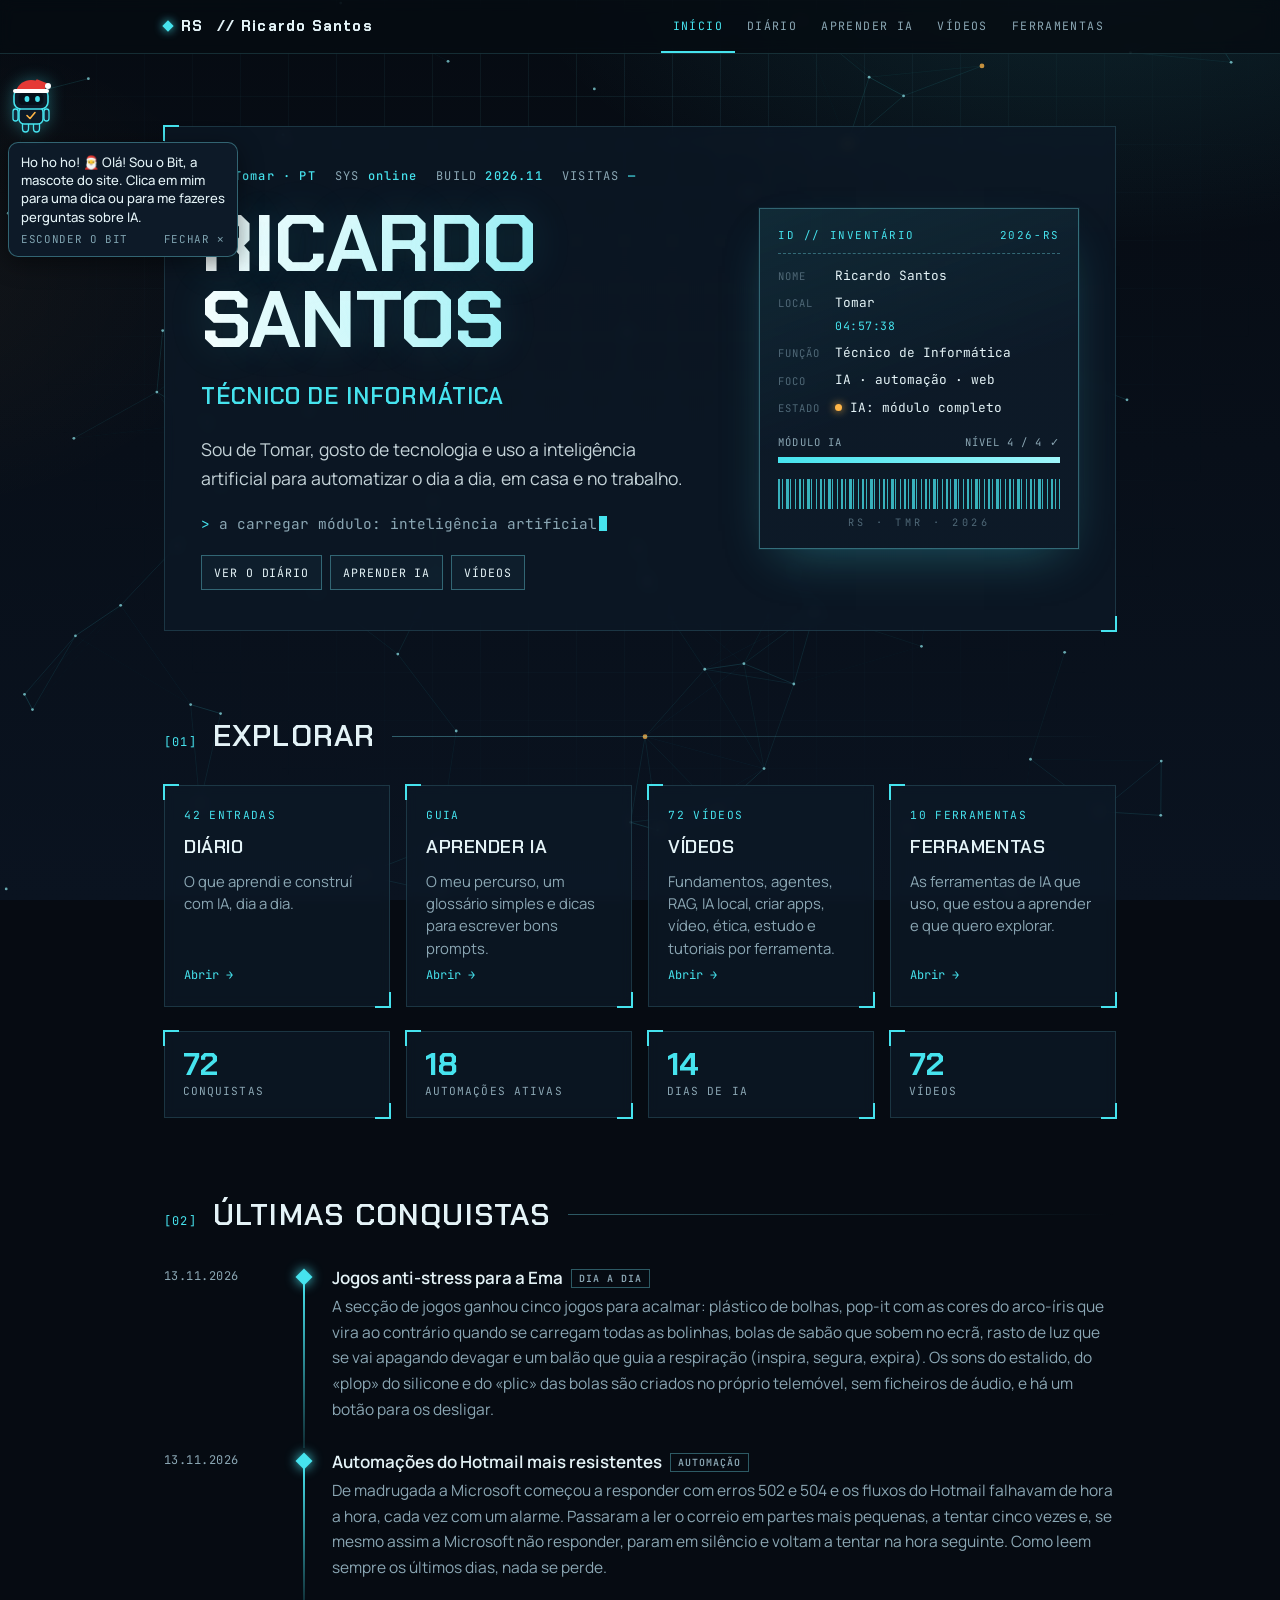
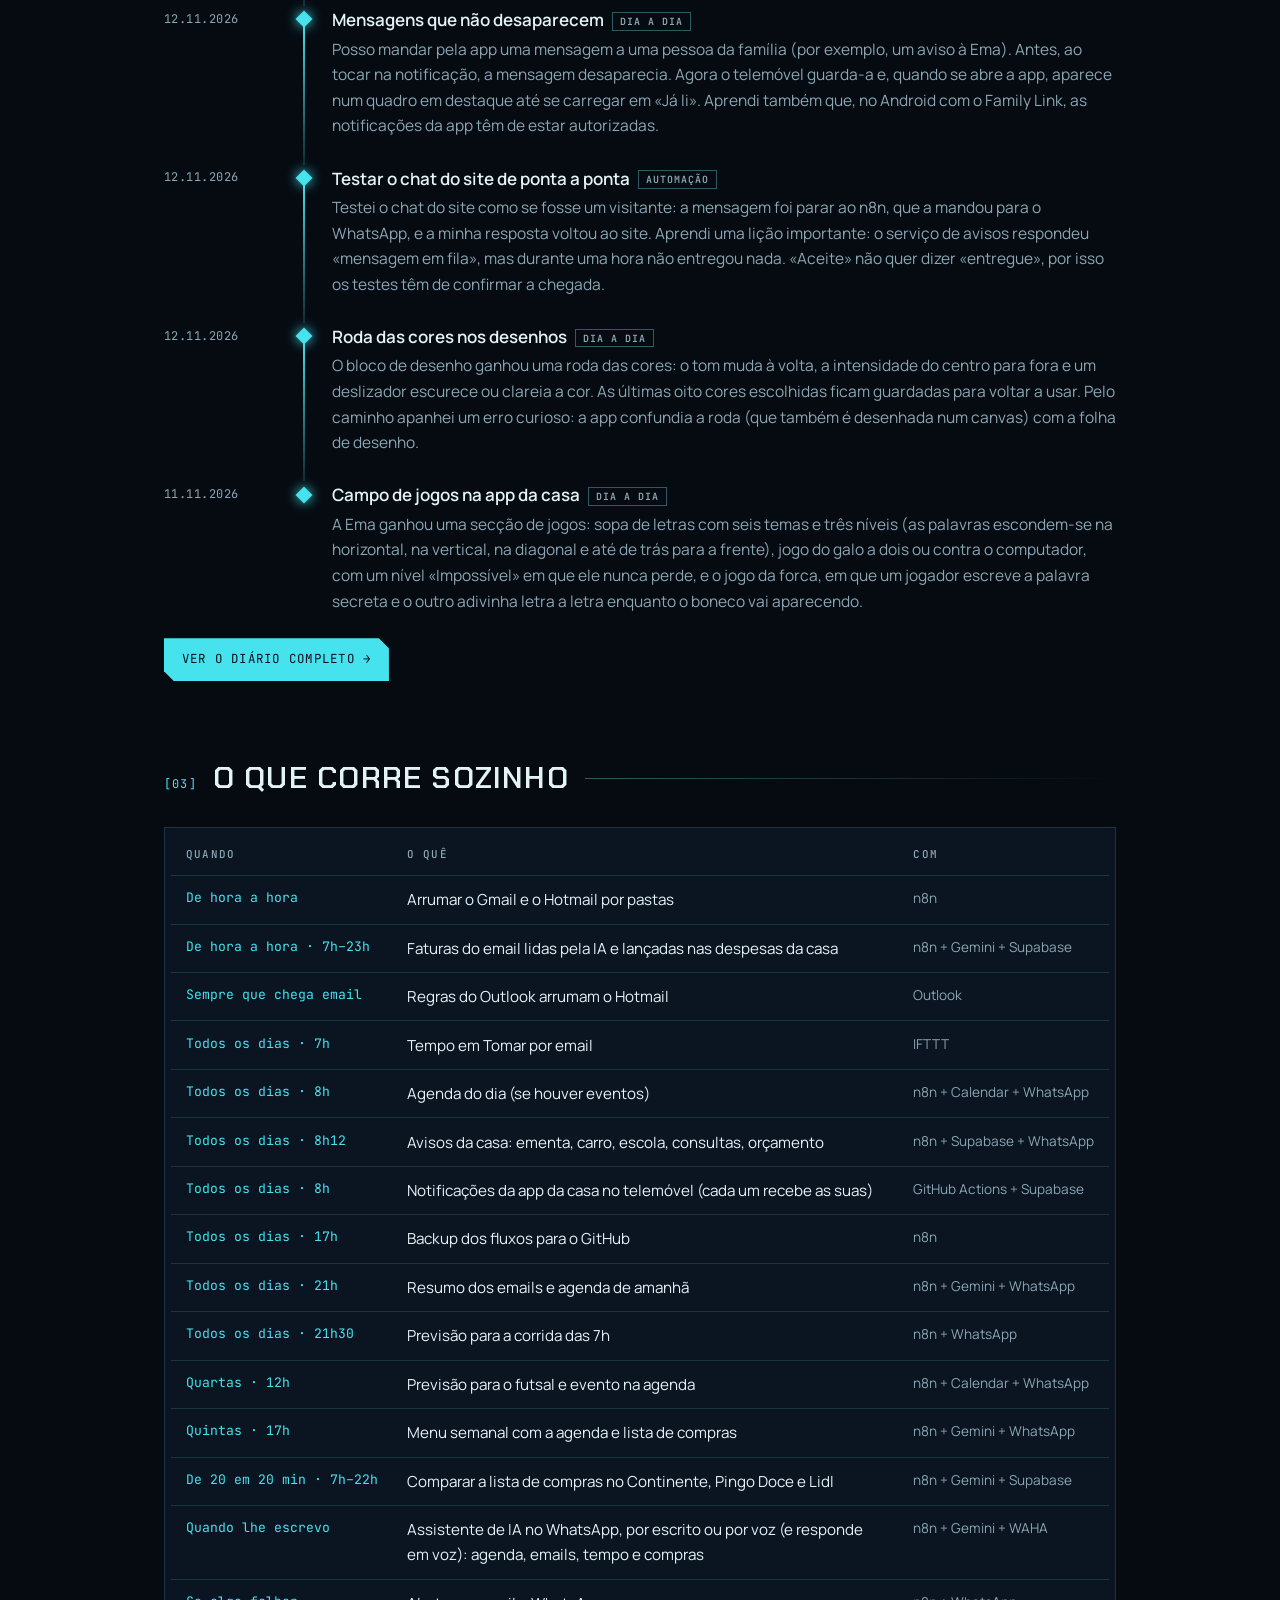
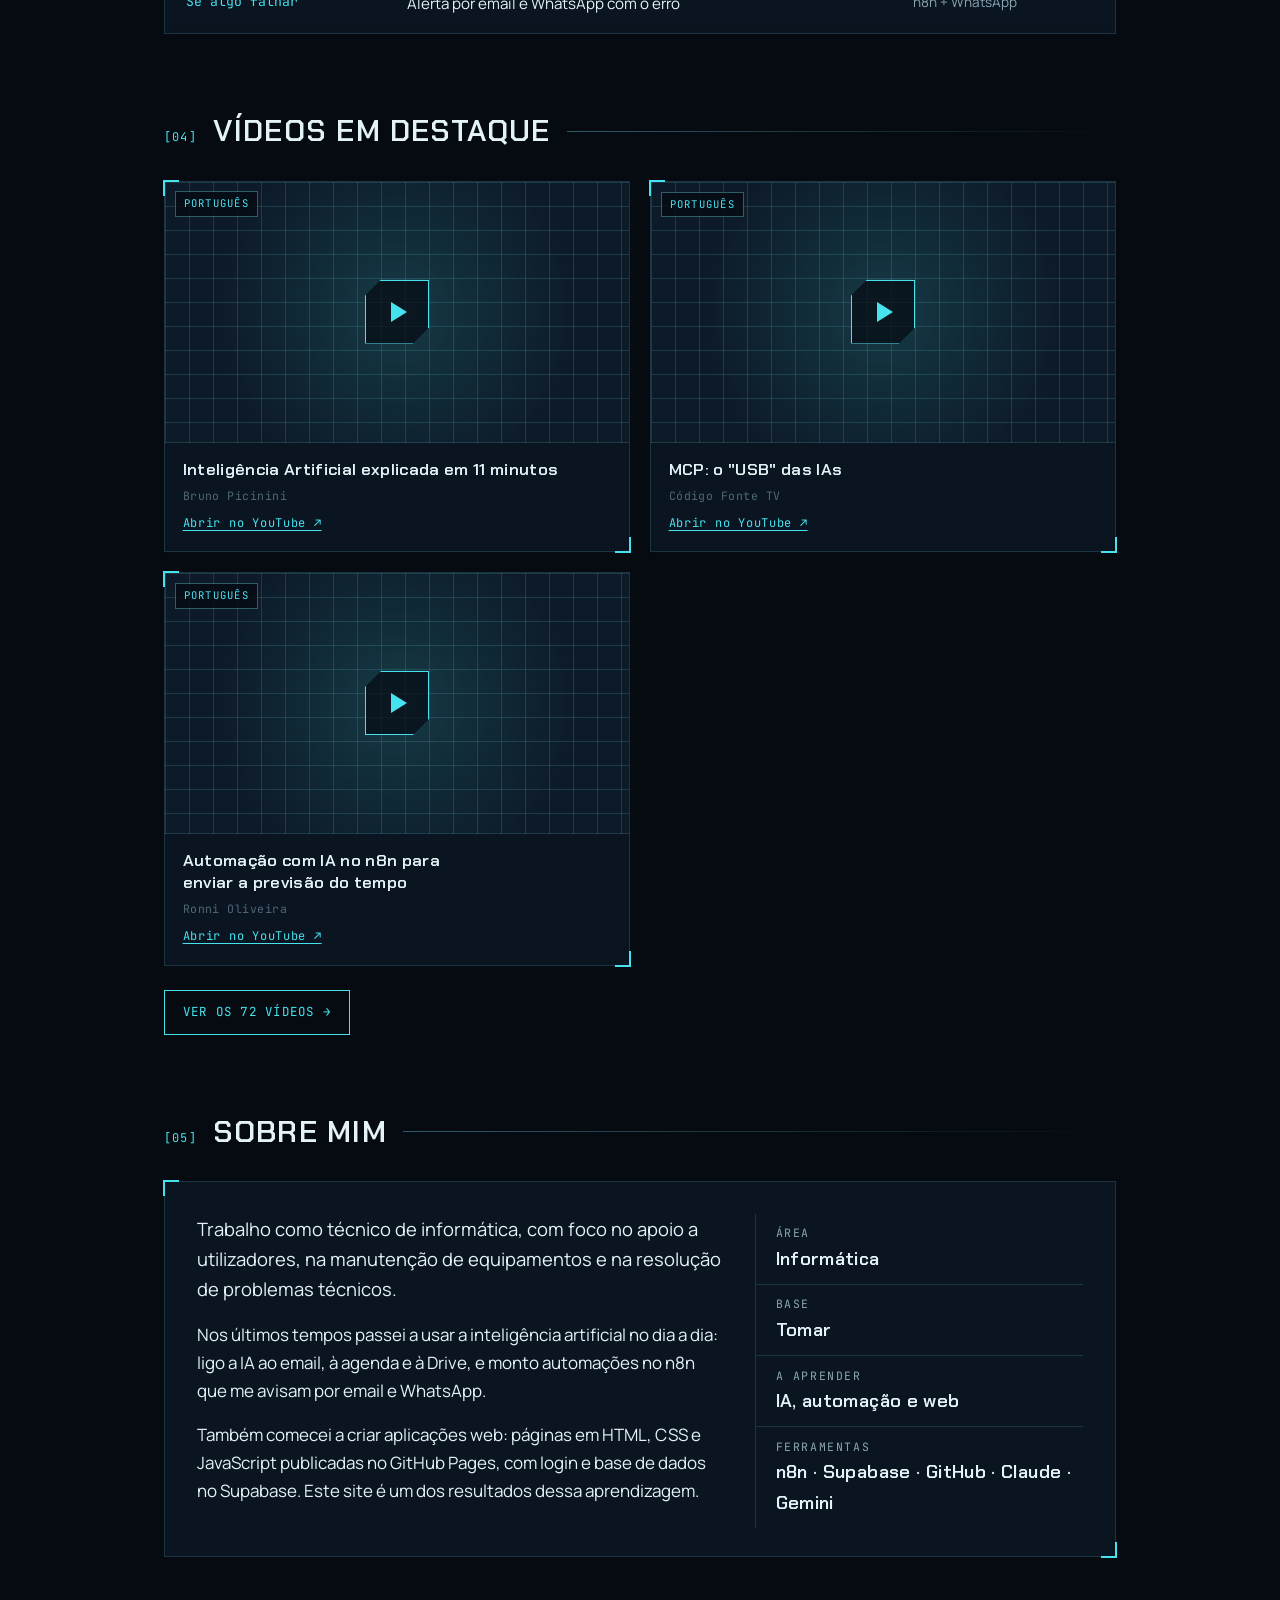
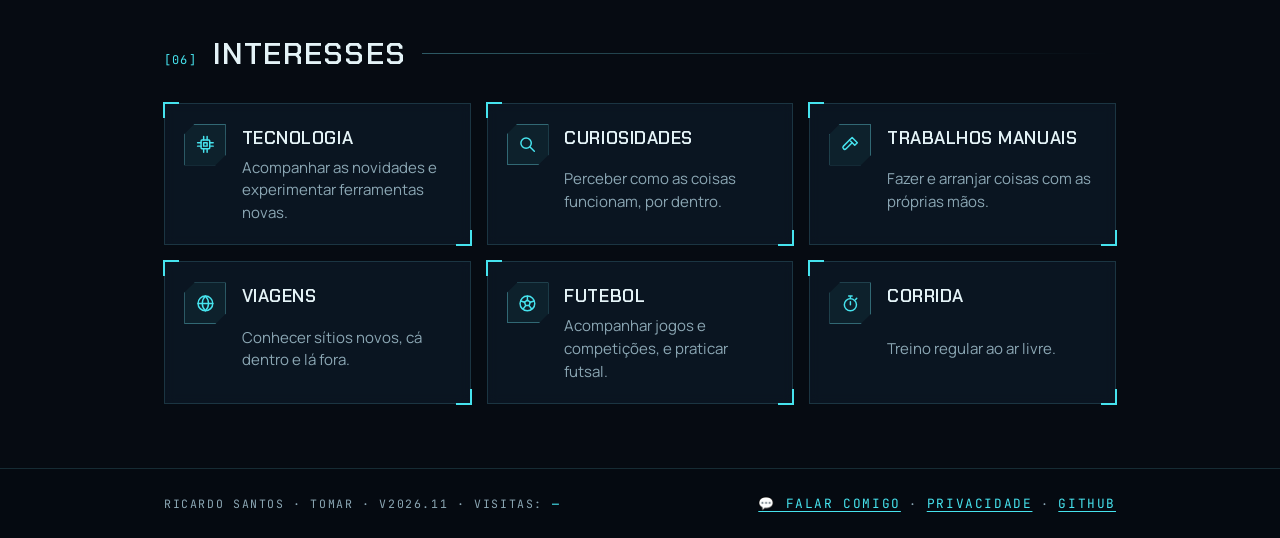
==== index.html @ 1bd417ff "Site: previsão da corrida passa para as 21h30 Co-Authored-By: Claude Opus 5.5 <noreply@anthropic.com" ====
<!doctype html>
<html lang="pt-PT">
<head>
<meta charset="utf-8">
<meta name="viewport" content="width=device-width, initial-scale=1, viewport-fit=cover">
<title>Ricardo Santos</title>
<meta name="claude:viewport-fit-sides" content="cover">
<link rel="apple-touch-icon" href="apple-touch-icon.png">
<link rel="icon" type="image/png" sizes="32x32" href="favicon-32.png">
<link rel="manifest" href="manifest.json">
<meta name="apple-mobile-web-app-title" content="Ricardo IA">
<meta name="theme-color" content="#060b12">
<link rel="preconnect" href="https://fonts.googleapis.com">
<link rel="preconnect" href="https://fonts.gstatic.com" crossorigin>
<link rel="stylesheet" href="https://fonts.googleapis.com/css2?family=Chakra+Petch:wght@500;600;700&family=Manrope:wght@400;500;600&family=JetBrains+Mono:wght@400;500&display=swap">
<style>
/* Layout: a single dark HUD (heads-up display). Grid floor in the background, a framed console hero with an ID panel,
   then modules (Sobre, Interesses, Diário) laid out like system panels. Deliberately dark-only. */
:root {
  color-scheme: dark;
  --bg: #060b12;
  --bg-2: #0a1320;
  --panel: rgba(13, 26, 40, 0.72);
  --panel-solid: #0d1a28;
  --ink: #e4f3f7;
  --muted: #8ba7b4;
  --dim: #4f6877;
  --line: rgba(110, 220, 235, 0.16);
  --line-strong: rgba(110, 220, 235, 0.38);
  --cyan: #46e3ee;
  --cyan-glow: rgba(70, 227, 238, 0.35);
  --amber: #ffb547;
  --display: "Chakra Petch", "Segoe UI", system-ui, sans-serif;
  --body: "Manrope", "Segoe UI", system-ui, sans-serif;
  --mono: "JetBrains Mono", ui-monospace, "Cascadia Mono", Menlo, monospace;
}

* { box-sizing: border-box; }
html { scroll-behavior: smooth; background: var(--bg); }
@media (prefers-reduced-motion: reduce) { html { scroll-behavior: auto; } }
body {
  background:
    radial-gradient(60rem 30rem at 85% -5%, rgba(70, 227, 238, 0.12), transparent 60%),
    radial-gradient(40rem 26rem at -10% 30%, rgba(255, 181, 71, 0.05), transparent 60%),
    linear-gradient(var(--bg), var(--bg-2));
  background-attachment: fixed;
  color: var(--ink);
  font-family: var(--body);
  font-size: 1.0625rem;
  line-height: 1.65;
  min-height: 100vh;
  position: relative;
}
/* grid floor */
#net { position: fixed; inset: 0; width: 100%; height: 100%; z-index: 0; pointer-events: none; opacity: 0.9; }
body::after {
  content: ""; position: fixed; inset: 0; pointer-events: none; z-index: 0;
  background-image:
    linear-gradient(var(--line) 1px, transparent 1px),
    linear-gradient(90deg, var(--line) 1px, transparent 1px);
  background-size: 48px 48px;
  mask-image: radial-gradient(ellipse at 50% 0%, #000 0%, transparent 75%);
  -webkit-mask-image: radial-gradient(ellipse at 50% 0%, #000 0%, transparent 75%);
  opacity: 0.55;
}
body::before {
  content: ""; position: fixed; inset: 0 0 auto;
  height: env(safe-area-inset-top, 0px); z-index: 10; background: var(--bg);
}
.inner {
  position: relative; z-index: 1;
  max-width: 62rem; margin: 0 auto;
  padding-left: max(20px, env(safe-area-inset-left, 0px));
  padding-right: max(20px, env(safe-area-inset-right, 0px));
}
h1, h2, h3 { font-family: var(--display); margin: 0; text-wrap: balance; }
p { margin: 0; }
a { color: var(--cyan); text-underline-offset: 3px; }
a:focus-visible { outline: 2px solid var(--cyan); outline-offset: 3px; }
.mono { font-family: var(--mono); }
.label {
  font-family: var(--mono); font-size: 0.72rem; letter-spacing: 0.14em;
  text-transform: uppercase; color: var(--muted);
}

/* framed panel with corner brackets */
.frame { position: relative; border: 1px solid var(--line); background: var(--panel); backdrop-filter: blur(6px); -webkit-backdrop-filter: blur(6px); }
.frame::before, .frame::after {
  content: ""; position: absolute; width: 14px; height: 14px; border: 2px solid var(--cyan); pointer-events: none;
}
.frame::before { top: -2px; left: -2px; border-right: 0; border-bottom: 0; }
.frame::after { bottom: -2px; right: -2px; border-left: 0; border-top: 0; }

/* ---------- Top bar ---------- */
.topbar { position: sticky; top: env(safe-area-inset-top, 0px); z-index: 5; background: rgba(6, 11, 18, 0.82); backdrop-filter: blur(8px); -webkit-backdrop-filter: blur(8px); border-bottom: 1px solid var(--line); }
.topbar .inner { display: flex; align-items: center; justify-content: space-between; gap: 1rem; }
.brand { font-family: var(--display); font-weight: 700; letter-spacing: 0.08em; font-size: 0.95rem; display: flex; align-items: center; gap: 0.55rem; white-space: nowrap; }
.brand i { width: 8px; height: 8px; background: var(--cyan); box-shadow: 0 0 10px var(--cyan); display: inline-block; transform: rotate(45deg); }
.nav { display: flex; overflow-x: auto; scrollbar-width: none; }
.nav a {
  font-family: var(--mono); font-size: 0.72rem; letter-spacing: 0.12em; text-transform: uppercase;
  color: var(--muted); text-decoration: none; white-space: nowrap; padding: 1rem 0.75rem;
  border-bottom: 2px solid transparent;
}
.nav a:hover { color: var(--cyan); border-bottom-color: var(--cyan); }

/* ---------- Hero ---------- */
.hero .inner { padding-block: 4.5rem 4rem; }
.console { padding: 2.5rem 2.25rem; display: grid; grid-template-columns: minmax(0, 1.45fr) minmax(0, 1fr); gap: 2.5rem; align-items: center; }
.hero-text { display: flex; flex-direction: column; gap: 1.2rem; min-width: 0; }
.sys { font-family: var(--mono); font-size: 0.75rem; letter-spacing: 0.1em; color: var(--muted); display: flex; flex-wrap: wrap; gap: 0.4rem 1.2rem; }
.sys b { color: var(--cyan); font-weight: 500; }
h1 {
  font-size: clamp(2.8rem, 8vw, 5rem); font-weight: 700; line-height: 0.95; letter-spacing: -0.01em;
  text-transform: uppercase;
  background: linear-gradient(100deg, #ffffff 0%, #c9f7fa 45%, var(--cyan) 100%);
  -webkit-background-clip: text; background-clip: text; color: transparent;
  text-shadow: 0 0 40px rgba(70, 227, 238, 0.15);
}
.role { font-family: var(--display); font-size: clamp(1.15rem, 2.4vw, 1.45rem); font-weight: 600; color: var(--cyan); letter-spacing: 0.04em; text-transform: uppercase; }
.intro { color: var(--ink); opacity: 0.86; max-width: 30em; font-size: 1.1rem; }
.prompt { font-family: var(--mono); font-size: 0.9rem; color: var(--muted); }
.prompt span { color: var(--cyan); }
.cursor { display: inline-block; width: 0.55em; height: 1.05em; background: var(--cyan); vertical-align: -0.15em; margin-left: 0.15em; }
@media (prefers-reduced-motion: no-preference) { .cursor { animation: blink 1.1s steps(1) infinite; } }
@keyframes blink { 50% { opacity: 0; } }

/* ID panel */
.idcard {
  justify-self: end; width: 100%; max-width: 20rem;
  border: 1px solid var(--line-strong); background: linear-gradient(160deg, rgba(70,227,238,0.10), rgba(13,26,40,0.9) 55%);
  padding: 1.1rem 1.15rem 1rem; font-family: var(--mono); font-size: 0.8rem;
  display: grid; grid-template-columns: auto 1fr; gap: 0.4rem 1rem;
  position: relative; overflow: hidden;
  box-shadow: 0 0 0 1px rgba(70,227,238,0.05), 0 20px 50px -20px rgba(70,227,238,0.35);
}
.idcard .head {
  grid-column: 1 / -1; display: flex; justify-content: space-between; gap: 1rem;
  padding-bottom: 0.55rem; margin-bottom: 0.25rem; border-bottom: 1px dashed var(--line-strong);
  font-size: 0.68rem; letter-spacing: 0.14em; text-transform: uppercase; color: var(--cyan);
}
.idcard dt { color: var(--dim); text-transform: uppercase; letter-spacing: 0.08em; font-size: 0.66rem; padding-top: 0.2rem; }
.idcard dd { margin: 0; color: var(--ink); }
.loc-vivo { display: flex; flex-wrap: wrap; gap: 0.15rem 0.6rem; margin-top: 0.2rem; font-size: 0.72rem; color: var(--muted); }
.loc-hora { color: var(--cyan); font-variant-numeric: tabular-nums; letter-spacing: 0.04em; }
.loc-tempo:empty { display: none; }
.status { color: var(--amber); }
.status::before { content: ""; display: inline-block; width: 7px; height: 7px; border-radius: 50%; background: var(--amber); box-shadow: 0 0 8px var(--amber); margin-right: 0.45rem; vertical-align: 0.1em; }
.meter { grid-column: 1 / -1; margin-top: 0.6rem; display: flex; flex-direction: column; gap: 0.35rem; }
.meter .row { display: flex; justify-content: space-between; font-size: 0.66rem; letter-spacing: 0.1em; text-transform: uppercase; color: var(--muted); }
.bar { height: 6px; background: rgba(110,220,235,0.12); position: relative; overflow: hidden; }
.bar i { position: absolute; inset: 0 auto 0 0; width: 100%; background: linear-gradient(90deg, var(--cyan), #9ff6fb); box-shadow: 0 0 10px var(--cyan); }
.barcode {
  grid-column: 1 / -1; height: 30px; margin-top: 0.6rem; opacity: 0.75;
  background: repeating-linear-gradient(90deg,
    var(--cyan) 0 2px, transparent 2px 4px, var(--cyan) 4px 5px, transparent 5px 8px,
    var(--cyan) 8px 11px, transparent 11px 12px, var(--cyan) 12px 13px, transparent 13px 17px,
    var(--cyan) 17px 18px, transparent 18px 21px);
}
.serial { grid-column: 1 / -1; text-align: center; font-size: 0.64rem; letter-spacing: 0.34em; color: var(--dim); }
.scan { position: absolute; left: 0; right: 0; height: 40%; top: -40%; pointer-events: none;
  background: linear-gradient(180deg, transparent, rgba(70,227,238,0.10), transparent); }
@media (prefers-reduced-motion: no-preference) { .scan { animation: scan 4.5s linear infinite; } }
@keyframes scan { to { top: 100%; } }

/* ---------- Modules ---------- */
main .inner { padding-block: 1rem 4rem; display: flex; flex-direction: column; gap: 4.5rem; }
section { scroll-margin-top: 4.5rem; display: flex; flex-direction: column; gap: 1.5rem; }
.sec-head { display: flex; align-items: baseline; gap: 1rem; flex-wrap: wrap; }
.sec-head .idx { font-family: var(--mono); font-size: 0.75rem; color: var(--cyan); letter-spacing: 0.1em; }
.sec-head h2 { font-size: clamp(1.5rem, 3.2vw, 1.9rem); font-weight: 600; text-transform: uppercase; letter-spacing: 0.04em; }
.sec-head .rule { flex: 1 1 4rem; height: 1px; background: linear-gradient(90deg, var(--line-strong), transparent); align-self: center; min-width: 2rem; }

.about { padding: 2rem 2rem 1.75rem; display: grid; grid-template-columns: minmax(0, 1.6fr) minmax(0, 1fr); gap: 2rem; }
.prose { display: flex; flex-direction: column; gap: 1rem; max-width: 36em; }
.prose p:first-child { font-size: 1.15rem; }
.facts { display: flex; flex-direction: column; border-left: 1px solid var(--line); }
.facts div { padding: 0.6rem 0 0.6rem 1.25rem; display: flex; flex-direction: column; gap: 0.1rem; }
.facts div + div { border-top: 1px solid var(--line); }
.facts strong { font-family: var(--display); font-weight: 600; font-size: 1.15rem; letter-spacing: 0.02em; }

.interests { list-style: none; margin: 0; padding: 0; display: grid; grid-template-columns: repeat(auto-fill, minmax(14.5rem, 1fr)); gap: 1rem; }
.interests li {
  padding: 1.25rem 1.2rem; display: grid; grid-template-columns: auto minmax(0, 1fr); gap: 0.25rem 1rem; align-items: start;
  transition: border-color .25s ease, box-shadow .25s ease, transform .25s ease;
}
.interests li:hover { border-color: var(--line-strong); box-shadow: 0 0 24px -6px var(--cyan-glow); }
@media (prefers-reduced-motion: no-preference) { .interests li:hover { transform: translateY(-2px); } }
.icon { grid-row: span 2; width: 2.6rem; height: 2.6rem; display: grid; place-items: center; color: var(--cyan);
  border: 1px solid var(--line-strong); background: rgba(70,227,238,0.06); clip-path: polygon(25% 0, 100% 0, 100% 75%, 75% 100%, 0 100%, 0 25%); }
.icon svg { width: 1.3rem; height: 1.3rem; fill: none; stroke: currentColor; stroke-width: 1.7; stroke-linecap: round; stroke-linejoin: round; }
.interests h3 { font-size: 1.1rem; font-weight: 600; letter-spacing: 0.03em; text-transform: uppercase; }
.interests p { color: var(--muted); font-size: 0.94rem; line-height: 1.5; }

.log { list-style: none; margin: 0; padding: 0; display: flex; flex-direction: column; }
.log li { display: grid; grid-template-columns: 7rem 1.5rem minmax(0, 1fr); gap: 0 1rem; position: relative; padding-bottom: 1.6rem; }
.log li::before { content: ""; position: absolute; left: calc(7rem + 1rem + 0.75rem - 1px); top: 1rem; bottom: 0; width: 2px;
  background: linear-gradient(var(--cyan), rgba(70,227,238,0.15)); }
.log li:last-child { padding-bottom: 0; }
.log li:last-child::before { display: none; }
.log .when { font-family: var(--mono); font-size: 0.75rem; color: var(--muted); letter-spacing: 0.04em; padding-top: 0.22rem; font-variant-numeric: tabular-nums; }
.node { width: 12px; height: 12px; margin: 0.45rem auto 0; background: var(--cyan); transform: rotate(45deg); box-shadow: 0 0 12px var(--cyan); position: relative; z-index: 1; }
.log .what { display: flex; flex-direction: column; gap: 0.15rem; }
.log b { font-weight: 600; }
.log .what p { color: var(--muted); font-size: 0.97rem; }
.log li.next .node { background: transparent; border: 1.5px dashed var(--amber); box-shadow: none; }
.log li.next .when { color: var(--amber); }
.log li.next b { color: var(--muted); }

/* Videos */
.videos { display: grid; grid-template-columns: repeat(auto-fill, minmax(20rem, 1fr)); gap: 1.25rem; }
.video { display: flex; flex-direction: column; min-width: 0; }
.screen {
  position: relative; aspect-ratio: 16 / 9; max-width: 100%; overflow: hidden;
  background:
    linear-gradient(var(--line) 1px, transparent 1px) 0 0 / 24px 24px,
    linear-gradient(90deg, var(--line) 1px, transparent 1px) 0 0 / 24px 24px,
    radial-gradient(circle at 50% 50%, rgba(70,227,238,0.18), var(--panel-solid) 70%);
  border-bottom: 1px solid var(--line);
  display: block; color: var(--ink); text-decoration: none; cursor: pointer;
}
.screen img { position: absolute; inset: 0; width: 100%; height: 100%; object-fit: cover; opacity: 0.8; transition: opacity .25s ease; }
.screen:hover img { opacity: 1; }
.screen iframe { position: absolute; inset: 0; width: 100%; height: 100%; border: 0; }
.play {
  position: absolute; left: 50%; top: 50%; width: 4rem; height: 4rem; margin: -2rem 0 0 -2rem;
  display: grid; place-items: center; border: 1px solid var(--cyan); background: rgba(6,11,18,0.7);
  clip-path: polygon(25% 0, 100% 0, 100% 75%, 75% 100%, 0 100%, 0 25%);
  box-shadow: 0 0 20px var(--cyan-glow); transition: background .2s ease;
}
.play::before { content: ""; border-left: 16px solid var(--cyan); border-top: 10px solid transparent; border-bottom: 10px solid transparent; margin-left: 4px; }
.screen:hover .play { background: rgba(70,227,238,0.18); }
.screen:focus-visible { outline: 2px solid var(--cyan); outline-offset: -2px; }
.lang { position: absolute; top: 0.6rem; left: 0.6rem; font-family: var(--mono); font-size: 0.66rem; letter-spacing: 0.12em; text-transform: uppercase; padding: 0.2rem 0.5rem; background: rgba(6,11,18,0.8); border: 1px solid var(--line-strong); color: var(--cyan); }
.vmeta { padding: 1rem 1.1rem 1.1rem; display: flex; flex-direction: column; gap: 0.35rem; }
.vmeta h3 { font-size: 1.05rem; font-weight: 600; letter-spacing: 0.02em; line-height: 1.3; }
.vmeta p { color: var(--muted); font-size: 0.93rem; line-height: 1.5; }
.vmeta a { font-family: var(--mono); font-size: 0.75rem; letter-spacing: 0.06em; margin-top: 0.2rem; }

footer { position: relative; z-index: 1; border-top: 1px solid var(--line); background: rgba(6,11,18,0.7); }
footer .inner { padding-block: 1.5rem; display: flex; flex-wrap: wrap; justify-content: space-between; align-items: center; gap: 0.75rem; }
footer a { font-family: var(--mono); font-size: 0.8rem; }

/* ---------- Responsive ---------- */
@media (max-width: 780px) {
  .console { grid-template-columns: 1fr; padding: 1.75rem 1.4rem; gap: 2rem; }
  .idcard { justify-self: start; }
  .about { grid-template-columns: 1fr; padding: 1.5rem 1.4rem; }
  .facts { border-left: 0; border-top: 1px solid var(--line); }
  .facts div { padding-left: 0; }
  .hero .inner { padding-block: 2.5rem 2.5rem; }
  main .inner { gap: 3.25rem; }
  .topbar .brand span { display: none; }
}
@media (max-width: 480px) {
  .log li { grid-template-columns: 1.5rem minmax(0, 1fr); }
  .log li::before { left: calc(0.75rem - 1px); }
  .log .when { grid-column: 2; grid-row: 1; padding-top: 0; }
  .log .node { grid-column: 1; grid-row: 1 / span 2; }
  .log .what { grid-column: 2; }
}

/* ===== v2: navegação e páginas ===== */
.nav a.on { color: var(--cyan); border-bottom-color: var(--cyan); }
.hero.compact .inner { padding-block: 3rem 2.5rem; }
.page-hero { padding: 2rem 2.25rem; display: flex; flex-direction: column; gap: 1rem; }
.page-hero h1 { font-size: clamp(2.2rem, 6vw, 3.4rem); }
.chips { display: flex; flex-wrap: wrap; gap: 0.5rem; }
.chips a, .chips button {
  font-family: var(--mono); font-size: 0.72rem; letter-spacing: 0.08em; text-transform: uppercase; text-decoration: none;
  color: var(--ink); padding: 0.45rem 0.75rem; border: 1px solid var(--line-strong); background: rgba(70,227,238,0.04);
  cursor: pointer; transition: background .2s ease, color .2s ease, border-color .2s ease; }
.chips a:hover, .chips button:hover { background: rgba(70,227,238,0.15); color: var(--cyan); }
.chips button[aria-pressed="true"] { background: var(--cyan); color: #04121a; border-color: var(--cyan); }
.btn { display: inline-flex; align-items: center; gap: 0.5rem; align-self: flex-start; font-family: var(--mono); font-size: 0.78rem;
  letter-spacing: 0.1em; text-transform: uppercase; text-decoration: none; color: #04121a; background: var(--cyan);
  padding: 0.7rem 1.1rem; clip-path: polygon(0 0, calc(100% - 10px) 0, 100% 10px, 100% 100%, 10px 100%, 0 calc(100% - 10px)); }
.btn:hover { background: #9ff6fb; }
.btn.ghost { color: var(--cyan); background: transparent; border: 1px solid var(--cyan); clip-path: none; }
.btn.ghost:hover { background: rgba(70,227,238,0.12); }

/* Atalhos */
.shortcuts { display: grid; grid-template-columns: repeat(auto-fill, minmax(13.5rem, 1fr)); gap: 1rem; }
.shortcut { padding: 1.25rem 1.2rem; display: flex; flex-direction: column; gap: 0.45rem; text-decoration: none; color: var(--ink);
  transition: border-color .25s ease, box-shadow .25s ease, transform .25s ease; }
.shortcut:hover { border-color: var(--line-strong); box-shadow: 0 0 24px -6px var(--cyan-glow); }
@media (prefers-reduced-motion: no-preference) { .shortcut:hover { transform: translateY(-2px); } }
.shortcut .k { font-family: var(--mono); font-size: 0.7rem; letter-spacing: 0.12em; color: var(--cyan); text-transform: uppercase; }
.shortcut h3 { font-size: 1.15rem; font-weight: 600; text-transform: uppercase; letter-spacing: 0.03em; }
.shortcut p { color: var(--muted); font-size: 0.93rem; line-height: 1.5; }
.shortcut .go { margin-top: auto; font-family: var(--mono); font-size: 0.75rem; color: var(--cyan); }

/* Estatísticas */
.stats { display: grid; grid-template-columns: repeat(auto-fit, minmax(9rem, 1fr)); gap: 1rem; }
.stat { padding: 1rem 1.1rem; display: flex; flex-direction: column; gap: 0.15rem; }
.stat strong { font-family: var(--display); font-size: 2rem; line-height: 1; color: var(--cyan); font-variant-numeric: tabular-nums; }
.stat span { font-family: var(--mono); font-size: 0.7rem; letter-spacing: 0.1em; text-transform: uppercase; color: var(--muted); }

/* Automações ativas */
.auto { width: 100%; border-collapse: collapse; font-size: 0.95rem; }
.auto th, .auto td { text-align: left; padding: 0.7rem 0.9rem; border-bottom: 1px solid var(--line); vertical-align: top; }
.auto th { font-family: var(--mono); font-size: 0.68rem; letter-spacing: 0.12em; text-transform: uppercase; color: var(--muted); font-weight: 500; }
.auto td:first-child { font-family: var(--mono); font-size: 0.82rem; color: var(--cyan); white-space: nowrap; }
.auto td:last-child { color: var(--muted); font-size: 0.85rem; white-space: nowrap; }
.auto tr:last-child td { border-bottom: 0; }
.auto-wrap { padding: 0.4rem 0.4rem; overflow-x: auto; }
@media (max-width: 560px) { .auto td:last-child, .auto th:last-child { display: none; } .auto td:first-child { white-space: normal; } }

/* Diário */
.tag { font-family: var(--mono); font-size: 0.62rem; letter-spacing: 0.1em; text-transform: uppercase; padding: 0.12rem 0.45rem;
  border: 1px solid var(--line-strong); color: var(--muted); margin-left: 0.5rem; vertical-align: 0.15em; white-space: nowrap; }
.day { border: 1px solid var(--line); background: var(--panel); }
.day + .day { margin-top: 0.9rem; }
.day > summary { list-style: none; cursor: pointer; padding: 1rem 1.2rem; display: flex; align-items: center; gap: 1rem; }
.day > summary::-webkit-details-marker { display: none; }
.day > summary::before { content: "+"; font-family: var(--mono); color: var(--cyan); width: 1rem; }
.day[open] > summary::before { content: "−"; }
.day > summary h3 { font-size: 1.05rem; font-weight: 600; letter-spacing: 0.04em; text-transform: uppercase; }
.day > summary .count { margin-left: auto; font-family: var(--mono); font-size: 0.72rem; color: var(--muted); letter-spacing: 0.08em; }
.day .log { padding: 0.4rem 1.2rem 1.3rem; }
.log.simple li { grid-template-columns: 1.5rem minmax(0, 1fr); }
.log.simple li::before { left: calc(0.75rem - 1px); }
.log li[hidden] { display: none; }
.next-card { padding: 1.1rem 1.2rem; border: 1px dashed var(--amber); display: flex; flex-direction: column; gap: 0.2rem; }
.next-card .label { color: var(--amber); }

/* Aprender */
.steps { list-style: none; margin: 0; padding: 0; display: grid; grid-template-columns: repeat(auto-fill, minmax(11rem, 1fr)); gap: 1rem; }
.steps li { padding: 1.1rem 1.1rem; display: flex; flex-direction: column; gap: 0.35rem; }
.steps .n { font-family: var(--display); font-size: 1.8rem; color: var(--cyan); line-height: 1; }
.steps li.proximo { border-style: dashed; border-color: var(--amber); }
.steps li.proximo .n { color: var(--amber); }
.steps h3 { font-size: 1rem; font-weight: 600; text-transform: uppercase; letter-spacing: 0.03em; }
.steps p { color: var(--muted); font-size: 0.9rem; line-height: 1.5; }
.steps .st { font-family: var(--mono); font-size: 0.66rem; letter-spacing: 0.12em; text-transform: uppercase; color: var(--cyan); margin-top: auto; }
.steps li.proximo .st { color: var(--amber); }
.gloss { display: grid; grid-template-columns: repeat(auto-fill, minmax(18rem, 1fr)); gap: 0.8rem; margin: 0; }
.gloss div { padding: 1rem 1.1rem; }
.gloss dt { font-family: var(--display); font-weight: 600; font-size: 1.05rem; color: var(--cyan); text-transform: uppercase; letter-spacing: 0.03em; }
.gloss dd { margin: 0.25rem 0 0; color: var(--muted); font-size: 0.93rem; line-height: 1.55; }
.tips { list-style: none; margin: 0; padding: 0; display: grid; grid-template-columns: repeat(auto-fill, minmax(15rem, 1fr)); gap: 0.8rem; counter-reset: tip; }
.tips li { padding: 1rem 1.1rem 1rem 3.2rem; position: relative; }
.tips li::before { counter-increment: tip; content: counter(tip, decimal-leading-zero); position: absolute; left: 1rem; top: 1rem;
  font-family: var(--mono); font-size: 0.8rem; color: var(--cyan); }
.tips b { display: block; font-family: var(--display); text-transform: uppercase; letter-spacing: 0.03em; }
.tips span { color: var(--muted); font-size: 0.92rem; line-height: 1.5; }
.compare { display: grid; grid-template-columns: 1fr 1fr; gap: 1rem; }
.compare > div { padding: 1.1rem 1.2rem; display: flex; flex-direction: column; gap: 0.5rem; }
.compare .bad { border-color: rgba(255,120,120,0.35); }
.compare .good { border-color: var(--line-strong); }
.compare code { font-family: var(--mono); font-size: 0.85rem; color: var(--ink); white-space: pre-wrap; line-height: 1.55; }
@media (max-width: 680px) { .compare { grid-template-columns: 1fr; } }

/* Vídeos */
.vgroup-intro { color: var(--muted); max-width: 46em; margin-top: -0.6rem; }
.vmeta .who { font-family: var(--mono); font-size: 0.72rem; color: var(--dim); letter-spacing: 0.04em; }
.subhead { font-family: var(--mono); font-size: 0.78rem; letter-spacing: 0.14em; text-transform: uppercase; color: var(--amber); }

/* Ferramentas (herdado) */
.tools-hero { grid-template-columns: 1fr; }
.legend { display: flex; flex-wrap: wrap; gap: 0.5rem; }
.pill { font-family: var(--mono); font-size: 0.66rem; letter-spacing: 0.12em; text-transform: uppercase; padding: 0.22rem 0.55rem; border: 1px solid; white-space: nowrap; }
.pill.use { color: var(--cyan); border-color: var(--cyan); background: rgba(70,227,238,0.08); }
.pill.learn { color: var(--amber); border-color: var(--amber); background: rgba(255,181,71,0.08); }
.pill.explore { color: var(--muted); border-color: var(--dim); }
.tools { list-style: none; margin: 0; padding: 0; display: grid; grid-template-columns: repeat(auto-fill, minmax(17rem, 1fr)); gap: 1rem; }
.tool { padding: 1.25rem 1.2rem 1.1rem; display: flex; flex-direction: column; gap: 0.4rem; min-width: 0; transition: border-color .25s ease, box-shadow .25s ease; }
.tool:hover { border-color: var(--line-strong); box-shadow: 0 0 24px -6px var(--cyan-glow); }
.tool-top { display: flex; justify-content: space-between; align-items: flex-start; gap: 0.75rem; }
.tool h3 { font-size: 1.2rem; font-weight: 600; letter-spacing: 0.03em; text-transform: uppercase; min-width: 0; }
.maker { font-family: var(--mono); font-size: 0.72rem; letter-spacing: 0.06em; color: var(--dim); }
.tool p { color: var(--muted); font-size: 0.95rem; line-height: 1.55; flex: 1; }
.tool .links { display: flex; flex-wrap: wrap; gap: 0.4rem 1.1rem; margin-top: 0.3rem; }
.tool .links a { font-family: var(--mono); font-size: 0.75rem; letter-spacing: 0.04em; overflow-wrap: anywhere; }
.tool .links a.tut { color: var(--amber); }
@media (max-width: 780px) { .page-hero { padding: 1.6rem 1.4rem; } }
</style>
</head>
<body style="margin:0">

<canvas id="net" aria-hidden="true"></canvas>

<header class="topbar">
  <div class="inner">
    <a class="brand" href="./" style="color:inherit;text-decoration:none"><i></i>RS<span>&nbsp;// Ricardo Santos</span></a>
    <nav class="nav" aria-label="Páginas">
      <a class="on" href="./" aria-current="page">Início</a>
      <a href="diario.html">Diário</a>
      <a href="aprender.html">Aprender IA</a>
      <a href="videos.html">Vídeos</a>
      <a href="ferramentas.html">Ferramentas</a>
    </nav>
  </div>
</header>

<div class="hero">
  <div class="inner">
    <div class="console frame">
      <div class="hero-text">
        <div class="sys"><span>LOC <b>Tomar · PT</b></span><span>SYS <b>online</b></span><span>BUILD <b>2026.11</b></span><span>VISITAS <b data-visits>—</b></span></div>
        <h1>Ricardo Santos</h1>
        <p class="role">Técnico de Informática</p>
        <p class="intro">Sou de Tomar, gosto de tecnologia e uso a inteligência artificial para automatizar o dia a dia, em casa e no trabalho.</p>
        <p class="prompt"><span>&gt;</span> a carregar módulo: inteligência artificial<span class="cursor" aria-hidden="true"></span></p>
        <div class="chips"><a href="diario.html">Ver o diário</a><a href="aprender.html">Aprender IA</a><a href="videos.html">Vídeos</a></div>
      </div>

      <dl class="idcard" aria-label="Cartão de identificação">
        <div class="scan" aria-hidden="true"></div>
        <div class="head"><span>ID // Inventário</span><span>2026-RS</span></div>
        <dt>Nome</dt><dd>Ricardo Santos</dd>
        <dt>Local</dt><dd>Tomar<span class="loc-vivo"><time class="loc-hora" title="Hora local em Tomar">--:--:--</time><span class="loc-tempo" title="Tempo agora em Tomar (Open-Meteo)"></span></span></dd>
        <dt>Função</dt><dd>Técnico de Informática</dd>
        <dt>Foco</dt><dd>IA · automação · web</dd>
        <dt>Estado</dt><dd class="status">IA: módulo completo</dd>
        <div class="meter">
          <div class="row"><span>Módulo IA</span><span>Nível 4 / 4 ✓</span></div>
          <div class="bar" role="img" aria-label="Aprendizagem de IA: nível 4 de 4, completo"><i></i></div>
        </div>
        <div class="barcode" aria-hidden="true"></div>
        <div class="serial" aria-hidden="true">RS · TMR · 2026</div>
      </dl>
    </div>
  </div>
</div>

<main>
  <div class="inner">
    <section id="explorar" aria-labelledby="explorar-t">
      <div class="sec-head"><span class="idx">[01]</span><h2 id="explorar-t">Explorar</h2><span class="rule"></span></div>
      <div class="shortcuts">
        <a class="shortcut frame" href="diario.html"><span class="k">42 entradas</span><h3>Diário</h3><p>O que aprendi e construí com IA, dia a dia.</p><span class="go">Abrir →</span></a>
        <a class="shortcut frame" href="aprender.html"><span class="k">Guia</span><h3>Aprender IA</h3><p>O meu percurso, um glossário simples e dicas para escrever bons prompts.</p><span class="go">Abrir →</span></a>
        <a class="shortcut frame" href="videos.html"><span class="k">72 vídeos</span><h3>Vídeos</h3><p>Fundamentos, agentes, RAG, IA local, criar apps, vídeo, ética, estudo e tutoriais por ferramenta.</p><span class="go">Abrir →</span></a>
        <a class="shortcut frame" href="ferramentas.html"><span class="k">10 ferramentas</span><h3>Ferramentas</h3><p>As ferramentas de IA que uso, que estou a aprender e que quero explorar.</p><span class="go">Abrir →</span></a>
      </div>
      <div class="stats">
        <div class="stat frame"><strong>72</strong><span>conquistas</span></div>
        <div class="stat frame"><strong>18</strong><span>automações ativas</span></div>
        <div class="stat frame"><strong>14</strong><span>dias de IA</span></div>
        <div class="stat frame"><strong>72</strong><span>vídeos</span></div>
      </div>
    </section>

    <section id="ultimas" aria-labelledby="ultimas-t">
      <div class="sec-head"><span class="idx">[02]</span><h2 id="ultimas-t">Últimas conquistas</h2><span class="rule"></span></div>
      <ol class="log">
        <li data-tag="Dia a dia"><time class="when" datetime="2026-11-13">13.11.2026</time><span class="node"></span><div class="what"><b>Jogos anti-stress para a Ema<span class="tag">Dia a dia</span></b><p>A secção de jogos ganhou cinco jogos para acalmar: plástico de bolhas, pop-it com as cores do arco-íris que vira ao contrário quando se carregam todas as bolinhas, bolas de sabão que sobem no ecrã, rasto de luz que se vai apagando devagar e um balão que guia a respiração (inspira, segura, expira). Os sons do estalido, do «plop» do silicone e do «plic» das bolas são criados no próprio telemóvel, sem ficheiros de áudio, e há um botão para os desligar.</p></div></li>
        <li data-tag="Automação"><time class="when" datetime="2026-11-13">13.11.2026</time><span class="node"></span><div class="what"><b>Automações do Hotmail mais resistentes<span class="tag">Automação</span></b><p>De madrugada a Microsoft começou a responder com erros 502 e 504 e os fluxos do Hotmail falhavam de hora a hora, cada vez com um alarme. Passaram a ler o correio em partes mais pequenas, a tentar cinco vezes e, se mesmo assim a Microsoft não responder, param em silêncio e voltam a tentar na hora seguinte. Como leem sempre os últimos dias, nada se perde.</p></div></li>
        <li data-tag="Dia a dia"><time class="when" datetime="2026-11-12">12.11.2026</time><span class="node"></span><div class="what"><b>Mensagens que não desaparecem<span class="tag">Dia a dia</span></b><p>Posso mandar pela app uma mensagem a uma pessoa da família (por exemplo, um aviso à Ema). Antes, ao tocar na notificação, a mensagem desaparecia. Agora o telemóvel guarda-a e, quando se abre a app, aparece num quadro em destaque até se carregar em «Já li». Aprendi também que, no Android com o Family Link, as notificações da app têm de estar autorizadas.</p></div></li>
        <li data-tag="Automação"><time class="when" datetime="2026-11-12">12.11.2026</time><span class="node"></span><div class="what"><b>Testar o chat do site de ponta a ponta<span class="tag">Automação</span></b><p>Testei o chat do site como se fosse um visitante: a mensagem foi parar ao n8n, que a mandou para o WhatsApp, e a minha resposta voltou ao site. Aprendi uma lição importante: o serviço de avisos respondeu «mensagem em fila», mas durante uma hora não entregou nada. «Aceite» não quer dizer «entregue», por isso os testes têm de confirmar a chegada.</p></div></li>
        <li data-tag="Dia a dia"><time class="when" datetime="2026-11-12">12.11.2026</time><span class="node"></span><div class="what"><b>Roda das cores nos desenhos<span class="tag">Dia a dia</span></b><p>O bloco de desenho ganhou uma roda das cores: o tom muda à volta, a intensidade do centro para fora e um deslizador escurece ou clareia a cor. As últimas oito cores escolhidas ficam guardadas para voltar a usar. Pelo caminho apanhei um erro curioso: a app confundia a roda (que também é desenhada num canvas) com a folha de desenho.</p></div></li>
        <li data-tag="Dia a dia"><time class="when" datetime="2026-11-11">11.11.2026</time><span class="node"></span><div class="what"><b>Campo de jogos na app da casa<span class="tag">Dia a dia</span></b><p>A Ema ganhou uma secção de jogos: sopa de letras com seis temas e três níveis (as palavras escondem-se na horizontal, na vertical, na diagonal e até de trás para a frente), jogo do galo a dois ou contra o computador, com um nível «Impossível» em que ele nunca perde, e o jogo da forca, em que um jogador escreve a palavra secreta e o outro adivinha letra a letra enquanto o boneco vai aparecendo.</p></div></li>
</ol>
      <a class="btn" href="diario.html">Ver o diário completo →</a>
    </section>

    <section id="automacoes" aria-labelledby="automacoes-t">
      <div class="sec-head"><span class="idx">[03]</span><h2 id="automacoes-t">O que corre sozinho</h2><span class="rule"></span></div>
      <div class="auto-wrap frame"><table class="auto">
        <thead><tr><th>Quando</th><th>O quê</th><th>Com</th></tr></thead>
        <tbody>
          <tr><td>De hora a hora</td><td>Arrumar o Gmail e o Hotmail por pastas</td><td>n8n</td></tr>
          <tr><td>De hora a hora · 7h–23h</td><td>Faturas do email lidas pela IA e lançadas nas despesas da casa</td><td>n8n + Gemini + Supabase</td></tr>
          <tr><td>Sempre que chega email</td><td>Regras do Outlook arrumam o Hotmail</td><td>Outlook</td></tr>
          <tr><td>Todos os dias · 7h</td><td>Tempo em Tomar por email</td><td>IFTTT</td></tr>
          <tr><td>Todos os dias · 8h</td><td>Agenda do dia (se houver eventos)</td><td>n8n + Calendar + WhatsApp</td></tr>
          <tr><td>Todos os dias · 8h12</td><td>Avisos da casa: ementa, carro, escola, consultas, orçamento</td><td>n8n + Supabase + WhatsApp</td></tr>
          <tr><td>Todos os dias · 8h</td><td>Notificações da app da casa no telemóvel (cada um recebe as suas)</td><td>GitHub Actions + Supabase</td></tr>
          <tr><td>Todos os dias · 17h</td><td>Backup dos fluxos para o GitHub</td><td>n8n</td></tr>
          <tr><td>Todos os dias · 21h</td><td>Resumo dos emails e agenda de amanhã</td><td>n8n + Gemini + WhatsApp</td></tr>
          <tr><td>Todos os dias · 21h30</td><td>Previsão para a corrida das 7h</td><td>n8n + WhatsApp</td></tr>
          <tr><td>Quartas · 12h</td><td>Previsão para o futsal e evento na agenda</td><td>n8n + Calendar + WhatsApp</td></tr>
          <tr><td>Quintas · 17h</td><td>Menu semanal com a agenda e lista de compras</td><td>n8n + Gemini + WhatsApp</td></tr>
          <tr><td>De 20 em 20 min · 7h–22h</td><td>Comparar a lista de compras no Continente, Pingo Doce e Lidl</td><td>n8n + Gemini + Supabase</td></tr>
          <tr><td>Quando lhe escrevo</td><td>Assistente de IA no WhatsApp, por escrito ou por voz (e responde em voz): agenda, emails, tempo e compras</td><td>n8n + Gemini + WAHA</td></tr>
          <tr><td>Se algo falhar</td><td>Alerta por email e WhatsApp com o erro</td><td>n8n + WhatsApp</td></tr>
        </tbody>
      </table></div>
    </section>

    <section id="videos" aria-labelledby="videos-t">
      <div class="sec-head"><span class="idx">[04]</span><h2 id="videos-t">Vídeos em destaque</h2><span class="rule"></span></div>
      <div class="videos">
        <article class="video frame">
          <a class="screen" data-yt="HNBtdyMjxKU" href="https://www.youtube.com/watch?v=HNBtdyMjxKU" target="_blank" rel="noopener" aria-label="Ver: Inteligência Artificial explicada em 11 minutos">
            <img src="https://i.ytimg.com/vi/HNBtdyMjxKU/hqdefault.jpg" alt="" loading="lazy" onerror="this.remove()">
            <span class="lang">Português</span><span class="play"></span>
          </a>
          <div class="vmeta">
            <h3>Inteligência Artificial explicada em 11 minutos</h3>
            <span class="who">Bruno Picinini</span>
            <a href="https://www.youtube.com/watch?v=HNBtdyMjxKU" target="_blank" rel="noopener">Abrir no YouTube ↗</a>
          </div>
        </article>
        <article class="video frame">
          <a class="screen" data-yt="deprLB_y6Ho" href="https://www.youtube.com/watch?v=deprLB_y6Ho" target="_blank" rel="noopener" aria-label="Ver: MCP: o &quot;USB&quot; das IAs">
            <img src="https://i.ytimg.com/vi/deprLB_y6Ho/hqdefault.jpg" alt="" loading="lazy" onerror="this.remove()">
            <span class="lang">Português</span><span class="play"></span>
          </a>
          <div class="vmeta">
            <h3>MCP: o &quot;USB&quot; das IAs</h3>
            <span class="who">Código Fonte TV</span>
            <a href="https://www.youtube.com/watch?v=deprLB_y6Ho" target="_blank" rel="noopener">Abrir no YouTube ↗</a>
          </div>
        </article>
        <article class="video frame">
          <a class="screen" data-yt="HZ2rbUGa1pk" href="https://www.youtube.com/watch?v=HZ2rbUGa1pk" target="_blank" rel="noopener" aria-label="Ver: Automação com IA no n8n para enviar a previsão do tempo">
            <img src="https://i.ytimg.com/vi/HZ2rbUGa1pk/hqdefault.jpg" alt="" loading="lazy" onerror="this.remove()">
            <span class="lang">Português</span><span class="play"></span>
          </a>
          <div class="vmeta">
            <h3>Automação com IA no n8n para enviar a previsão do tempo</h3>
            <span class="who">Ronni Oliveira</span>
            <a href="https://www.youtube.com/watch?v=HZ2rbUGa1pk" target="_blank" rel="noopener">Abrir no YouTube ↗</a>
          </div>
        </article>
      </div>
      <a class="btn ghost" href="videos.html">Ver os 72 vídeos →</a>
    </section>

    <section id="sobre" aria-labelledby="sobre-t">
      <div class="sec-head"><span class="idx">[05]</span><h2 id="sobre-t">Sobre mim</h2><span class="rule"></span></div>
      <div class="about frame">
        <div class="prose">
          <p>Trabalho como técnico de informática, com foco no apoio a utilizadores, na manutenção de equipamentos e na resolução de problemas técnicos.</p>
          <p>Nos últimos tempos passei a usar a inteligência artificial no dia a dia: ligo a IA ao email, à agenda e à Drive, e monto automações no n8n que me avisam por email e WhatsApp.</p>
          <p>Também comecei a criar aplicações web: páginas em HTML, CSS e JavaScript publicadas no GitHub Pages, com login e base de dados no Supabase. Este site é um dos resultados dessa aprendizagem.</p>
        </div>
        <div class="facts">
          <div><span class="label">Área</span><strong>Informática</strong></div>
          <div><span class="label">Base</span><strong>Tomar</strong></div>
          <div><span class="label">A aprender</span><strong>IA, automação e web</strong></div>
          <div><span class="label">Ferramentas</span><strong>n8n · Supabase · GitHub · Claude · Gemini</strong></div>
        </div>
      </div>
    </section>

    <section id="interesses" aria-labelledby="interesses-t">
      <div class="sec-head"><span class="idx">[06]</span><h2 id="interesses-t">Interesses</h2><span class="rule"></span></div>
      <ul class="interests">
        <li class="frame">
          <span class="icon" aria-hidden="true"><svg viewBox="0 0 24 24"><rect x="7" y="7" width="10" height="10" rx="1"/><rect x="10" y="10" width="4" height="4"/><path d="M10 3v4M14 3v4M10 17v4M14 17v4M3 10h4M3 14h4M17 10h4M17 14h4"/></svg></span>
          <h3>Tecnologia</h3><p>Acompanhar as novidades e experimentar ferramentas novas.</p>
        </li>
        <li class="frame">
          <span class="icon" aria-hidden="true"><svg viewBox="0 0 24 24"><circle cx="10.5" cy="10.5" r="6"/><path d="M15 15l5 5"/></svg></span>
          <h3>Curiosidades</h3><p>Perceber como as coisas funcionam, por dentro.</p>
        </li>
        <li class="frame">
          <span class="icon" aria-hidden="true"><svg viewBox="0 0 24 24"><path d="M14 4l6 6-3 3-6-6z"/><path d="M11 7L4 14a2.1 2.1 0 0 0 3 3l7-7"/></svg></span>
          <h3>Trabalhos manuais</h3><p>Fazer e arranjar coisas com as próprias mãos.</p>
        </li>
        <li class="frame">
          <span class="icon" aria-hidden="true"><svg viewBox="0 0 24 24"><circle cx="12" cy="12" r="8.5"/><path d="M3.5 12h17"/><path d="M12 3.5c2.5 2.6 3.6 5.4 3.6 8.5s-1.1 5.9-3.6 8.5c-2.5-2.6-3.6-5.4-3.6-8.5s1.1-5.9 3.6-8.5z"/></svg></span>
          <h3>Viagens</h3><p>Conhecer sítios novos, cá dentro e lá fora.</p>
        </li>
        <li class="frame">
          <span class="icon" aria-hidden="true"><svg viewBox="0 0 24 24"><circle cx="12" cy="12" r="8.5"/><path d="M12 8.2l3.3 2.4-1.3 3.9h-4l-1.3-3.9z"/><path d="M12 8.2V3.6M15.3 10.6l4.3-1.4M14 14.5l2.7 3.7M10 14.5l-2.7 3.7M8.7 10.6L4.4 9.2"/></svg></span>
          <h3>Futebol</h3><p>Acompanhar jogos e competições, e praticar futsal.</p>
        </li>
        <li class="frame">
          <span class="icon" aria-hidden="true"><svg viewBox="0 0 24 24"><circle cx="12" cy="13.5" r="7"/><path d="M12 13.5V10M10 3.5h4M12 3.5v3M18 7.5l1.3-1.3"/></svg></span>
          <h3>Corrida</h3><p>Treino regular ao ar livre.</p>
        </li>
      </ul>
    </section>
  </div>
</main>

<footer>
  <div class="inner">
    <span class="label">Ricardo Santos · Tomar · v2026.11 · Visitas: <b data-visits style="color:var(--cyan);font-weight:500">—</b></span>
    <span class="label"><a href="#chat">💬 Falar comigo</a><span class="chat-sep"> · </span><a href="privacidade.html">Privacidade</a> · <a href="https://github.com/ricardosantos1984">GitHub</a></span>
  </div>
</footer>

<script>
/* Fundo animado: rede de nós ligados (tipo rede de dados / rede neural). */
(function () {
  var c = document.getElementById('net');
  if (!c || !c.getContext) return;
  var ctx = c.getContext('2d');
  var reduce = window.matchMedia && window.matchMedia('(prefers-reduced-motion: reduce)').matches;
  var W = 0, H = 0, dpr = 1, nodes = [], pulses = [], mouse = { x: -9999, y: -9999 };
  var LINK = 150;

  function size() {
    dpr = Math.min(window.devicePixelRatio || 1, 2);
    W = window.innerWidth; H = window.innerHeight;
    c.width = Math.round(W * dpr); c.height = Math.round(H * dpr);
    ctx.setTransform(dpr, 0, 0, dpr, 0, 0);
    var n = Math.max(28, Math.min(90, Math.round(W * H / 16000)));
    LINK = W < 600 ? 110 : 150;
    nodes = [];
    for (var i = 0; i < n; i++) {
      nodes.push({
        x: Math.random() * W, y: Math.random() * H,
        vx: (Math.random() - 0.5) * 0.28, vy: (Math.random() - 0.5) * 0.28,
        r: Math.random() < 0.12 ? 2.4 : 1.4
      });
    }
    pulses = [];
  }

  function spawnPulse() {
    var a = nodes[(Math.random() * nodes.length) | 0], best = null, bd = 1e9;
    for (var i = 0; i < nodes.length; i++) {
      var b = nodes[i]; if (b === a) continue;
      var d = Math.hypot(a.x - b.x, a.y - b.y);
      if (d < LINK && d < bd) { bd = d; best = b; }
    }
    if (best) pulses.push({ a: a, b: best, t: 0 });
  }

  function draw() {
    ctx.clearRect(0, 0, W, H);
    for (var i = 0; i < nodes.length; i++) {
      var p = nodes[i];
      for (var j = i + 1; j < nodes.length; j++) {
        var q = nodes[j], dx = p.x - q.x, dy = p.y - q.y, d = Math.sqrt(dx * dx + dy * dy);
        if (d < LINK) {
          ctx.strokeStyle = 'rgba(70,227,238,' + (0.22 * (1 - d / LINK)).toFixed(3) + ')';
          ctx.lineWidth = 1;
          ctx.beginPath(); ctx.moveTo(p.x, p.y); ctx.lineTo(q.x, q.y); ctx.stroke();
        }
      }
      var md = Math.hypot(p.x - mouse.x, p.y - mouse.y);
      if (md < 180) {
        ctx.strokeStyle = 'rgba(70,227,238,' + (0.35 * (1 - md / 180)).toFixed(3) + ')';
        ctx.beginPath(); ctx.moveTo(p.x, p.y); ctx.lineTo(mouse.x, mouse.y); ctx.stroke();
      }
    }
    for (var k = 0; k < nodes.length; k++) {
      var n = nodes[k];
      ctx.fillStyle = n.r > 2 ? 'rgba(255,181,71,0.85)' : 'rgba(150,240,246,0.75)';
      ctx.beginPath(); ctx.arc(n.x, n.y, n.r, 0, Math.PI * 2); ctx.fill();
    }
    for (var m = pulses.length - 1; m >= 0; m--) {
      var s = pulses[m];
      var x = s.a.x + (s.b.x - s.a.x) * s.t, y = s.a.y + (s.b.y - s.a.y) * s.t;
      ctx.fillStyle = 'rgba(70,227,238,0.95)';
      ctx.shadowColor = 'rgba(70,227,238,0.9)'; ctx.shadowBlur = 8;
      ctx.beginPath(); ctx.arc(x, y, 1.8, 0, Math.PI * 2); ctx.fill();
      ctx.shadowBlur = 0;
    }
  }

  function step() {
    for (var i = 0; i < nodes.length; i++) {
      var p = nodes[i];
      p.x += p.vx; p.y += p.vy;
      if (p.x < -20) p.x = W + 20; else if (p.x > W + 20) p.x = -20;
      if (p.y < -20) p.y = H + 20; else if (p.y > H + 20) p.y = -20;
    }
    for (var m = pulses.length - 1; m >= 0; m--) {
      pulses[m].t += 0.012;
      if (pulses[m].t >= 1) pulses.splice(m, 1);
    }
    if (pulses.length < 6 && Math.random() < 0.04) spawnPulse();
  }

  var running = true;
  function loop() {
    if (!running) return;
    step(); draw();
    requestAnimationFrame(loop);
  }

  size();
  window.addEventListener('resize', function () { size(); if (reduce) draw(); });
  window.addEventListener('pointermove', function (e) { mouse.x = e.clientX; mouse.y = e.clientY; });
  window.addEventListener('pointerleave', function () { mouse.x = mouse.y = -9999; });
  document.addEventListener('visibilitychange', function () {
    if (reduce) return;
    running = !document.hidden;
    if (running) requestAnimationFrame(loop);
  });

  if (reduce) { draw(); } else { requestAnimationFrame(loop); }
})();

/* Contador de visitas (GoatCounter). Só conta no site publicado. */
(function () {
  if (!/github\.io$/.test(location.hostname)) return;
  var CODE = 'ricardosantos1984';
  var s = document.createElement('script');
  s.async = true;
  s.src = 'https://gc.zgo.at/count.js';
  s.setAttribute('data-goatcounter', 'https://' + CODE + '.goatcounter.com/count');
  document.head.appendChild(s);
  fetch('https://' + CODE + '.goatcounter.com/counter/TOTAL.json')
    .then(function (r) { return r.ok ? r.json() : null; })
    .then(function (d) {
      if (!d || !d.count) return;
      document.querySelectorAll('[data-visits]').forEach(function (el) {
        el.textContent = String(d.count).replace(/,/g, '.');
      });
    })
    .catch(function () {});
})();

/* Vídeos: no site publicado tocam dentro da página; noutros sítios abrem no YouTube. */
(function () {
  if (!/github\.io$/.test(location.hostname)) return;
  document.querySelectorAll('.screen[data-yt]').forEach(function (a) {
    a.addEventListener('click', function (e) {
      e.preventDefault();
      var f = document.createElement('iframe');
      f.src = 'https://www.youtube-nocookie.com/embed/' + a.getAttribute('data-yt') + '?autoplay=1&rel=0';
      f.title = a.getAttribute('aria-label') || 'Vídeo';
      f.allow = 'accelerometer; autoplay; clipboard-write; encrypted-media; gyroscope; picture-in-picture';
      f.allowFullscreen = true;
      var box = document.createElement('div');
      box.className = 'screen';
      box.appendChild(f);
      a.replaceWith(box);
    });
  });
})();

// Hora local e tempo em Tomar no cartão de identificação
(function () {
  var h = document.querySelector('.loc-hora'), t = document.querySelector('.loc-tempo');
  if (!h) return;
  var fmt; try { fmt = new Intl.DateTimeFormat('pt-PT', { timeZone: 'Europe/Lisbon', hour: '2-digit', minute: '2-digit', second: '2-digit', hour12: false }); } catch (e) {}
  function relogio() { var d = new Date(); h.textContent = fmt ? fmt.format(d) : d.toTimeString().slice(0, 8); h.setAttribute('datetime', d.toISOString()); }
  relogio(); setInterval(relogio, 1000);
  if (!t) return;
  function desc(w, dia) {
    if (w === 0) return [dia ? '☀️' : '🌙', 'céu limpo'];
    if (w <= 2) return [dia ? '🌤️' : '☁️', 'pouco nublado'];
    if (w === 3) return ['☁️', 'nublado'];
    if (w === 45 || w === 48) return ['🌫️', 'nevoeiro'];
    if (w >= 51 && w <= 57) return ['🌦️', 'chuvisco'];
    if ((w >= 61 && w <= 67) || (w >= 80 && w <= 82)) return ['🌧️', 'chuva'];
    if ((w >= 71 && w <= 77) || w === 85 || w === 86) return ['🌨️', 'neve'];
    if (w >= 95) return ['⛈️', 'trovoada'];
    return ['🌡️', ''];
  }
  function mostrar(v) { var x = desc(v.w, v.dia); t.textContent = x[0] + ' ' + v.temp + ' °C' + (x[1] ? ' · ' + x[1] : ''); }
  try { var c = JSON.parse(sessionStorage.getItem('site-tempo-tomar') || 'null'); if (c && Date.now() - c.ts < 1800e3) { mostrar(c.v); return; } } catch (e) {}
  fetch('https://api.open-meteo.com/v1/forecast?latitude=39.6054&longitude=-8.4043&current=temperature_2m,weather_code,is_day&timezone=Europe%2FLisbon')
    .then(function (r) { return r.json(); })
    .then(function (j) {
      var c = j && j.current; if (!c) return;
      var v = { temp: Math.round(c.temperature_2m), w: +c.weather_code, dia: c.is_day === 1 };
      mostrar(v);
      try { sessionStorage.setItem('site-tempo-tomar', JSON.stringify({ ts: Date.now(), v: v })); } catch (e) {}
    }).catch(function () {});
})();
</script>
<script src="chat.js" defer></script>
<script src="mascote.js" defer></script>
</body>
</html>
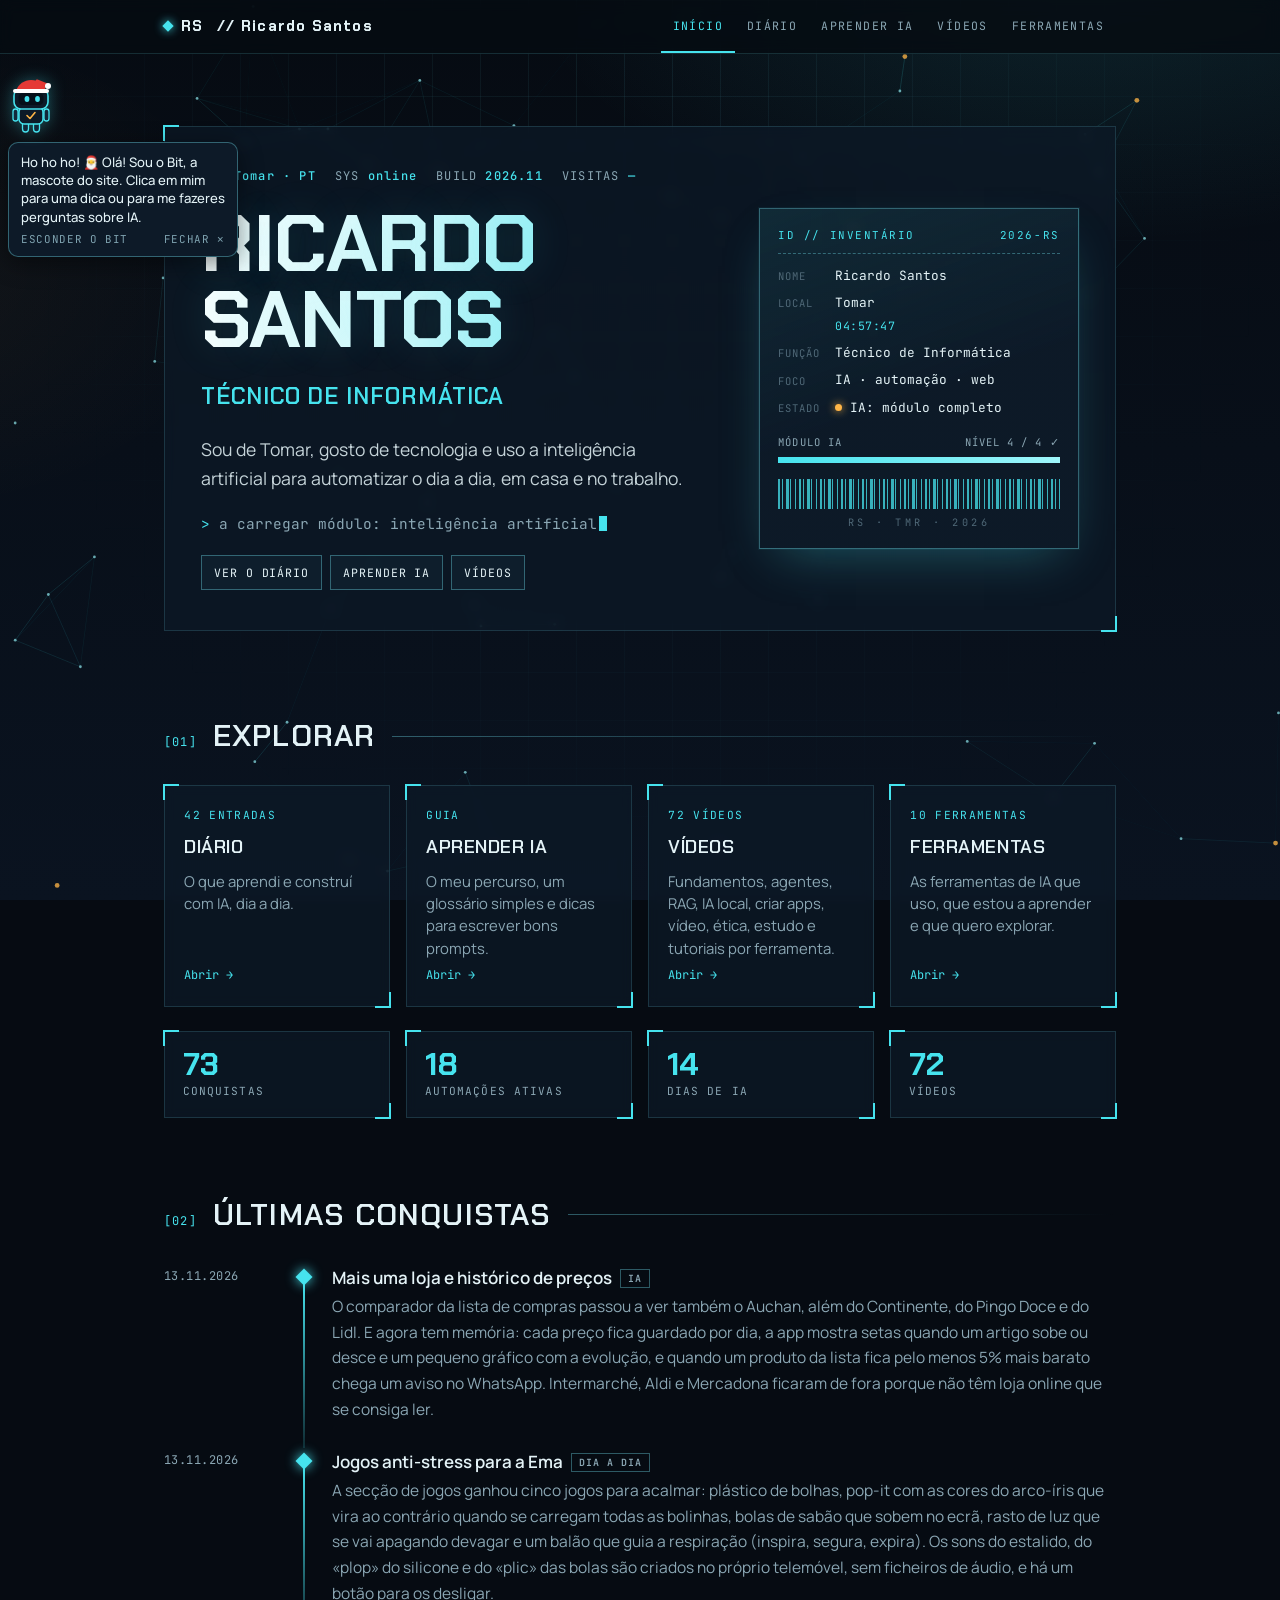
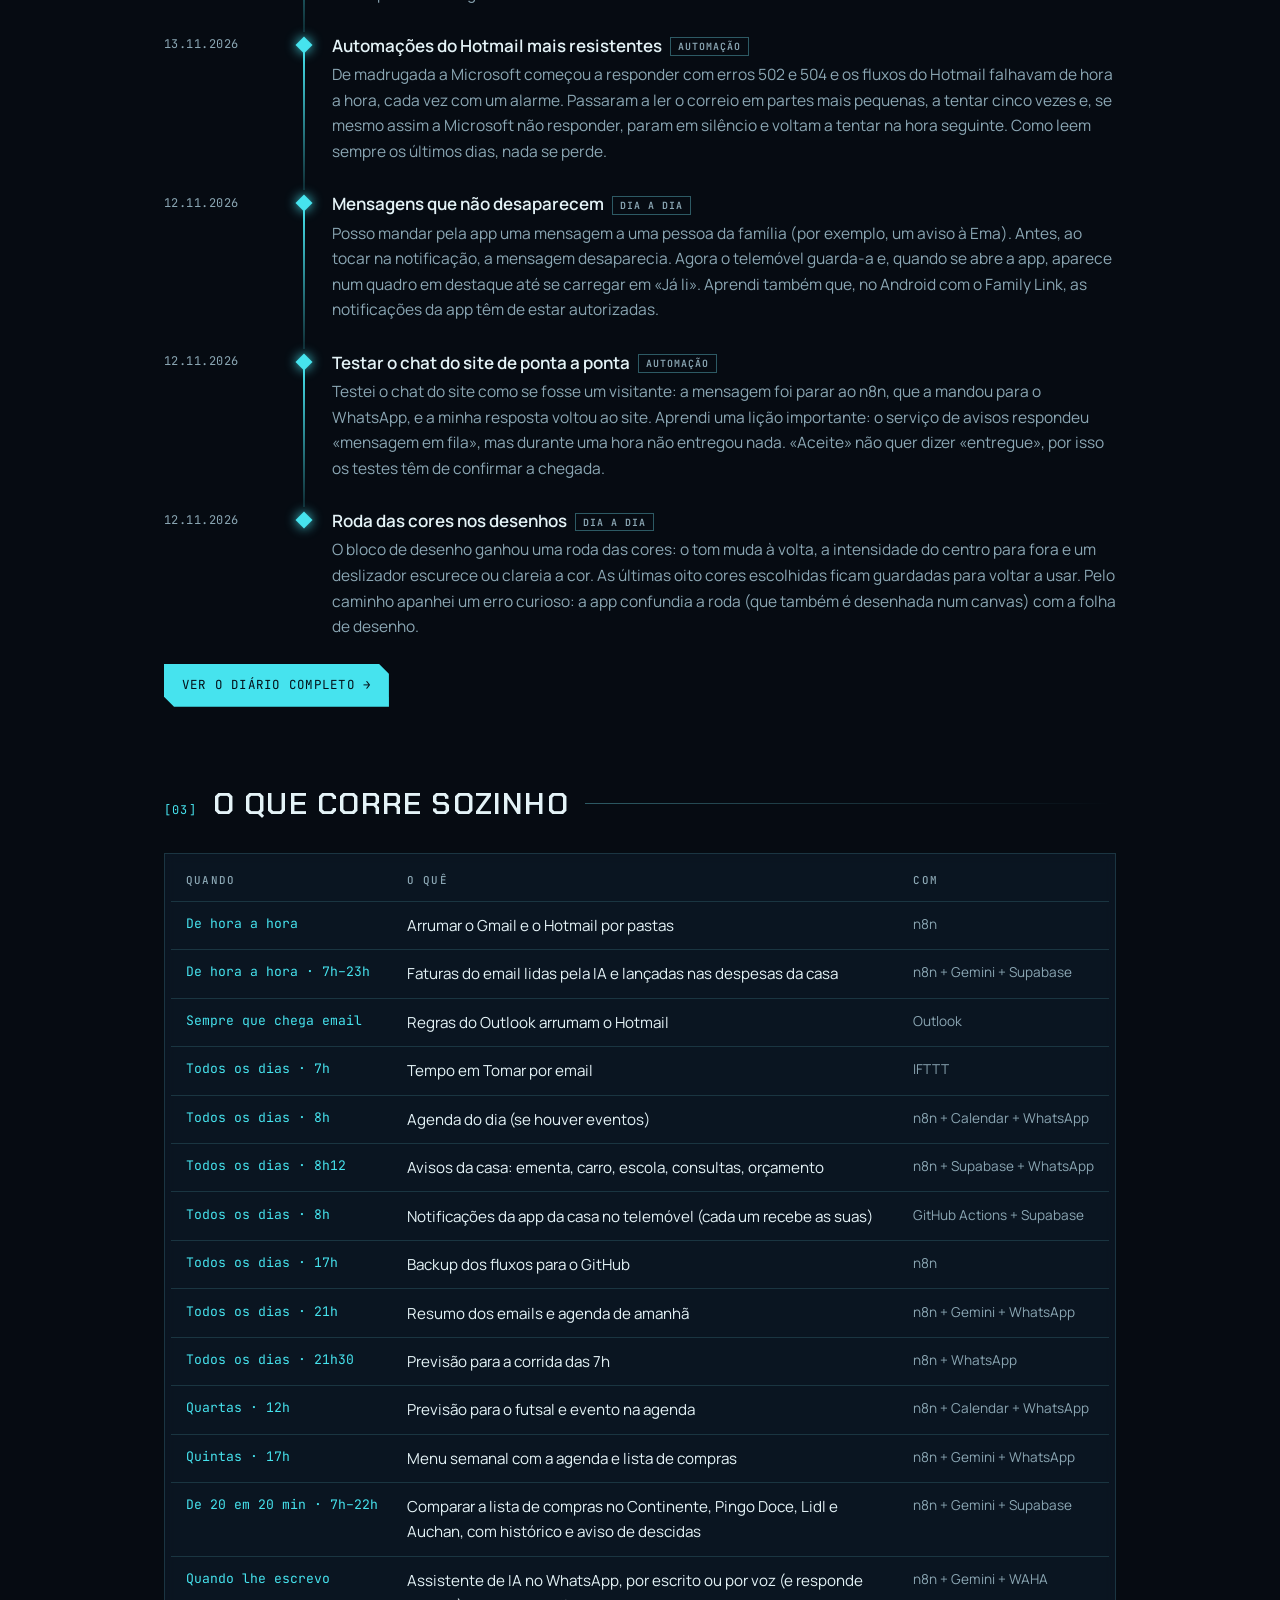
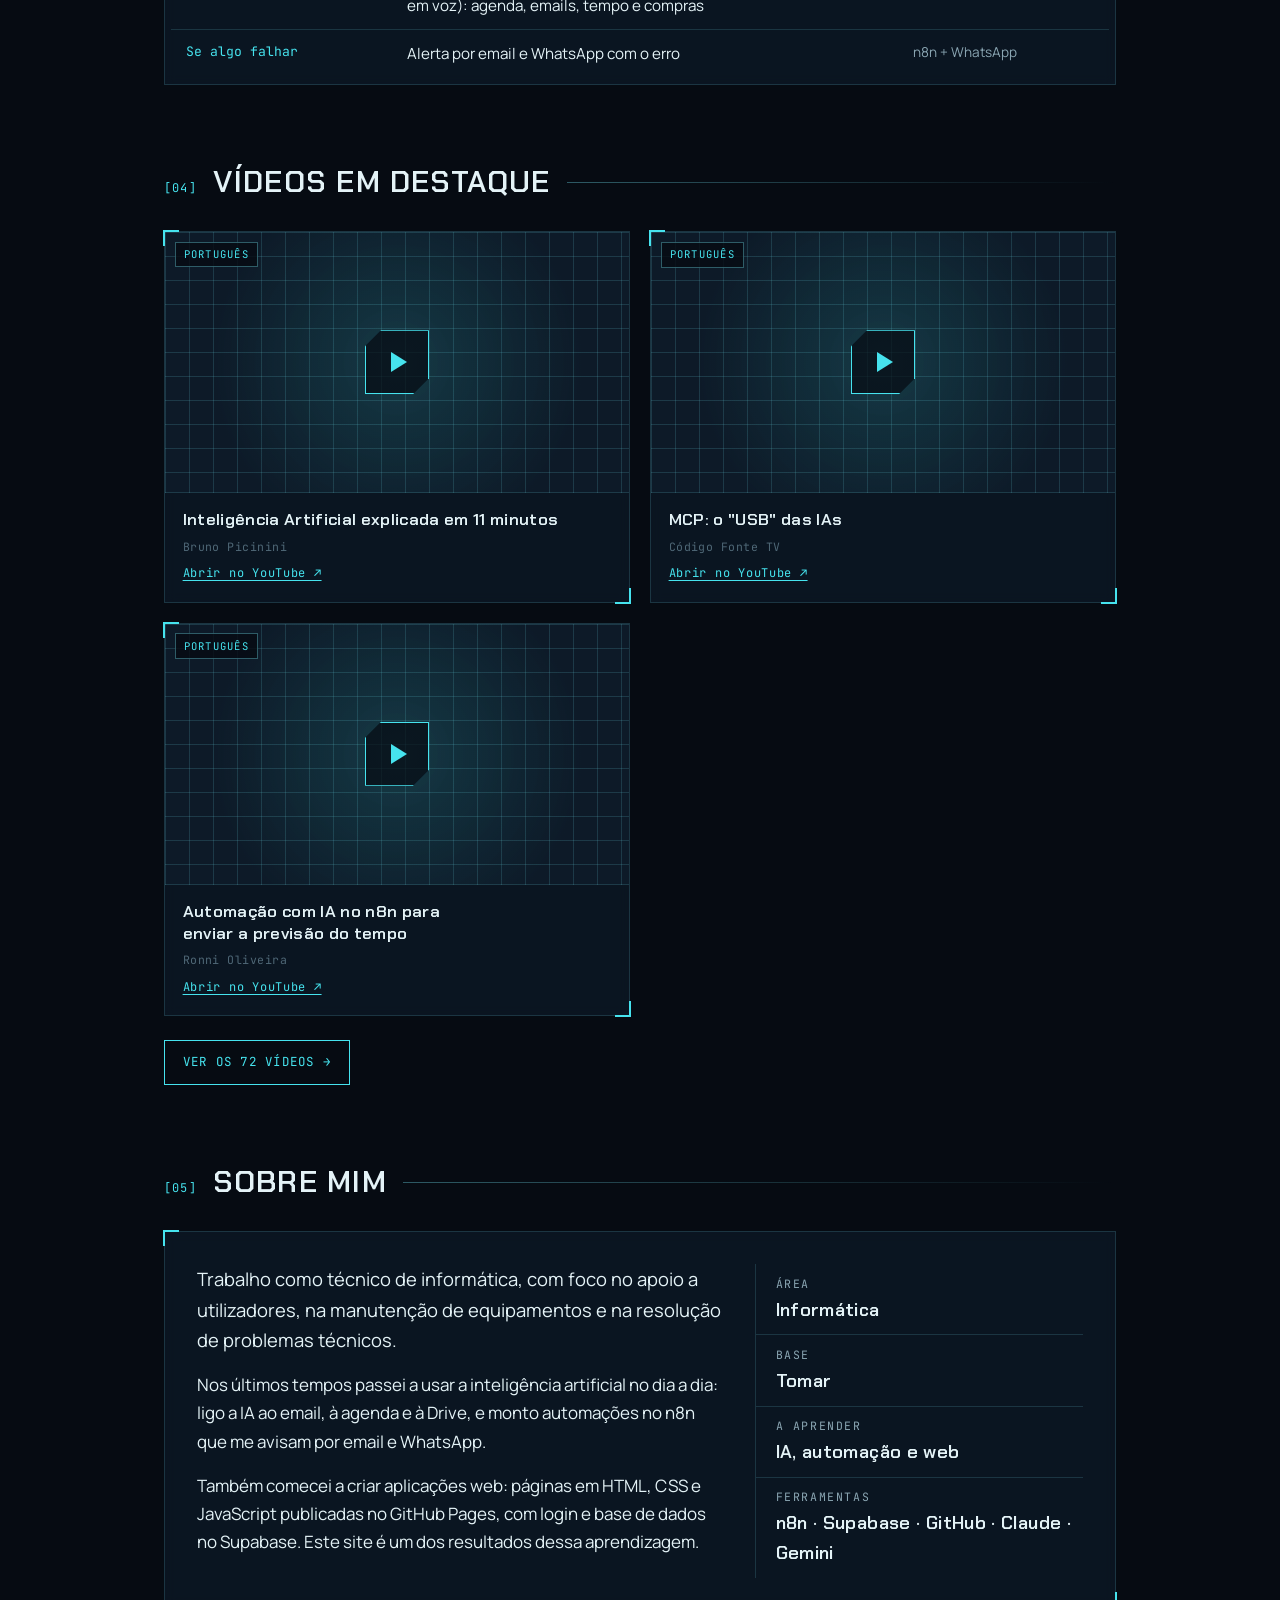
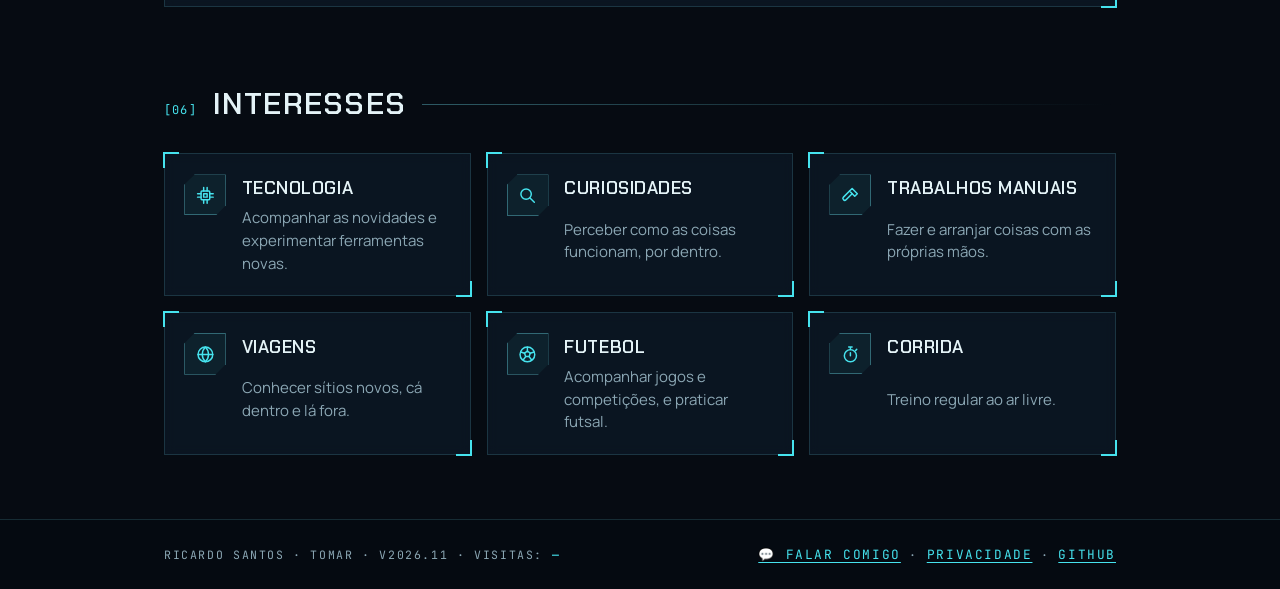
==== commit 06f80772: "Site: mais uma loja e histórico de preços (13/11) Co-Authored-By: Claude Opus 5.5 <noreply@anthropic" ====
--- a/index.html
+++ b/index.html
@@ -435,7 +435,7 @@
         <a class="shortcut frame" href="ferramentas.html"><span class="k">10 ferramentas</span><h3>Ferramentas</h3><p>As ferramentas de IA que uso, que estou a aprender e que quero explorar.</p><span class="go">Abrir →</span></a>
       </div>
       <div class="stats">
-        <div class="stat frame"><strong>72</strong><span>conquistas</span></div>
+        <div class="stat frame"><strong>73</strong><span>conquistas</span></div>
         <div class="stat frame"><strong>18</strong><span>automações ativas</span></div>
         <div class="stat frame"><strong>14</strong><span>dias de IA</span></div>
         <div class="stat frame"><strong>72</strong><span>vídeos</span></div>
@@ -445,12 +445,12 @@
     <section id="ultimas" aria-labelledby="ultimas-t">
       <div class="sec-head"><span class="idx">[02]</span><h2 id="ultimas-t">Últimas conquistas</h2><span class="rule"></span></div>
       <ol class="log">
+        <li data-tag="IA"><time class="when" datetime="2026-11-13">13.11.2026</time><span class="node"></span><div class="what"><b>Mais uma loja e histórico de preços<span class="tag">IA</span></b><p>O comparador da lista de compras passou a ver também o Auchan, além do Continente, do Pingo Doce e do Lidl. E agora tem memória: cada preço fica guardado por dia, a app mostra setas quando um artigo sobe ou desce e um pequeno gráfico com a evolução, e quando um produto da lista fica pelo menos 5% mais barato chega um aviso no WhatsApp. Intermarché, Aldi e Mercadona ficaram de fora porque não têm loja online que se consiga ler.</p></div></li>
         <li data-tag="Dia a dia"><time class="when" datetime="2026-11-13">13.11.2026</time><span class="node"></span><div class="what"><b>Jogos anti-stress para a Ema<span class="tag">Dia a dia</span></b><p>A secção de jogos ganhou cinco jogos para acalmar: plástico de bolhas, pop-it com as cores do arco-íris que vira ao contrário quando se carregam todas as bolinhas, bolas de sabão que sobem no ecrã, rasto de luz que se vai apagando devagar e um balão que guia a respiração (inspira, segura, expira). Os sons do estalido, do «plop» do silicone e do «plic» das bolas são criados no próprio telemóvel, sem ficheiros de áudio, e há um botão para os desligar.</p></div></li>
         <li data-tag="Automação"><time class="when" datetime="2026-11-13">13.11.2026</time><span class="node"></span><div class="what"><b>Automações do Hotmail mais resistentes<span class="tag">Automação</span></b><p>De madrugada a Microsoft começou a responder com erros 502 e 504 e os fluxos do Hotmail falhavam de hora a hora, cada vez com um alarme. Passaram a ler o correio em partes mais pequenas, a tentar cinco vezes e, se mesmo assim a Microsoft não responder, param em silêncio e voltam a tentar na hora seguinte. Como leem sempre os últimos dias, nada se perde.</p></div></li>
         <li data-tag="Dia a dia"><time class="when" datetime="2026-11-12">12.11.2026</time><span class="node"></span><div class="what"><b>Mensagens que não desaparecem<span class="tag">Dia a dia</span></b><p>Posso mandar pela app uma mensagem a uma pessoa da família (por exemplo, um aviso à Ema). Antes, ao tocar na notificação, a mensagem desaparecia. Agora o telemóvel guarda-a e, quando se abre a app, aparece num quadro em destaque até se carregar em «Já li». Aprendi também que, no Android com o Family Link, as notificações da app têm de estar autorizadas.</p></div></li>
         <li data-tag="Automação"><time class="when" datetime="2026-11-12">12.11.2026</time><span class="node"></span><div class="what"><b>Testar o chat do site de ponta a ponta<span class="tag">Automação</span></b><p>Testei o chat do site como se fosse um visitante: a mensagem foi parar ao n8n, que a mandou para o WhatsApp, e a minha resposta voltou ao site. Aprendi uma lição importante: o serviço de avisos respondeu «mensagem em fila», mas durante uma hora não entregou nada. «Aceite» não quer dizer «entregue», por isso os testes têm de confirmar a chegada.</p></div></li>
         <li data-tag="Dia a dia"><time class="when" datetime="2026-11-12">12.11.2026</time><span class="node"></span><div class="what"><b>Roda das cores nos desenhos<span class="tag">Dia a dia</span></b><p>O bloco de desenho ganhou uma roda das cores: o tom muda à volta, a intensidade do centro para fora e um deslizador escurece ou clareia a cor. As últimas oito cores escolhidas ficam guardadas para voltar a usar. Pelo caminho apanhei um erro curioso: a app confundia a roda (que também é desenhada num canvas) com a folha de desenho.</p></div></li>
-        <li data-tag="Dia a dia"><time class="when" datetime="2026-11-11">11.11.2026</time><span class="node"></span><div class="what"><b>Campo de jogos na app da casa<span class="tag">Dia a dia</span></b><p>A Ema ganhou uma secção de jogos: sopa de letras com seis temas e três níveis (as palavras escondem-se na horizontal, na vertical, na diagonal e até de trás para a frente), jogo do galo a dois ou contra o computador, com um nível «Impossível» em que ele nunca perde, e o jogo da forca, em que um jogador escreve a palavra secreta e o outro adivinha letra a letra enquanto o boneco vai aparecendo.</p></div></li>
 </ol>
       <a class="btn" href="diario.html">Ver o diário completo →</a>
     </section>
@@ -472,7 +472,7 @@
           <tr><td>Todos os dias · 21h30</td><td>Previsão para a corrida das 7h</td><td>n8n + WhatsApp</td></tr>
           <tr><td>Quartas · 12h</td><td>Previsão para o futsal e evento na agenda</td><td>n8n + Calendar + WhatsApp</td></tr>
           <tr><td>Quintas · 17h</td><td>Menu semanal com a agenda e lista de compras</td><td>n8n + Gemini + WhatsApp</td></tr>
-          <tr><td>De 20 em 20 min · 7h–22h</td><td>Comparar a lista de compras no Continente, Pingo Doce e Lidl</td><td>n8n + Gemini + Supabase</td></tr>
+          <tr><td>De 20 em 20 min · 7h–22h</td><td>Comparar a lista de compras no Continente, Pingo Doce, Lidl e Auchan, com histórico e aviso de descidas</td><td>n8n + Gemini + Supabase</td></tr>
           <tr><td>Quando lhe escrevo</td><td>Assistente de IA no WhatsApp, por escrito ou por voz (e responde em voz): agenda, emails, tempo e compras</td><td>n8n + Gemini + WAHA</td></tr>
           <tr><td>Se algo falhar</td><td>Alerta por email e WhatsApp com o erro</td><td>n8n + WhatsApp</td></tr>
         </tbody>
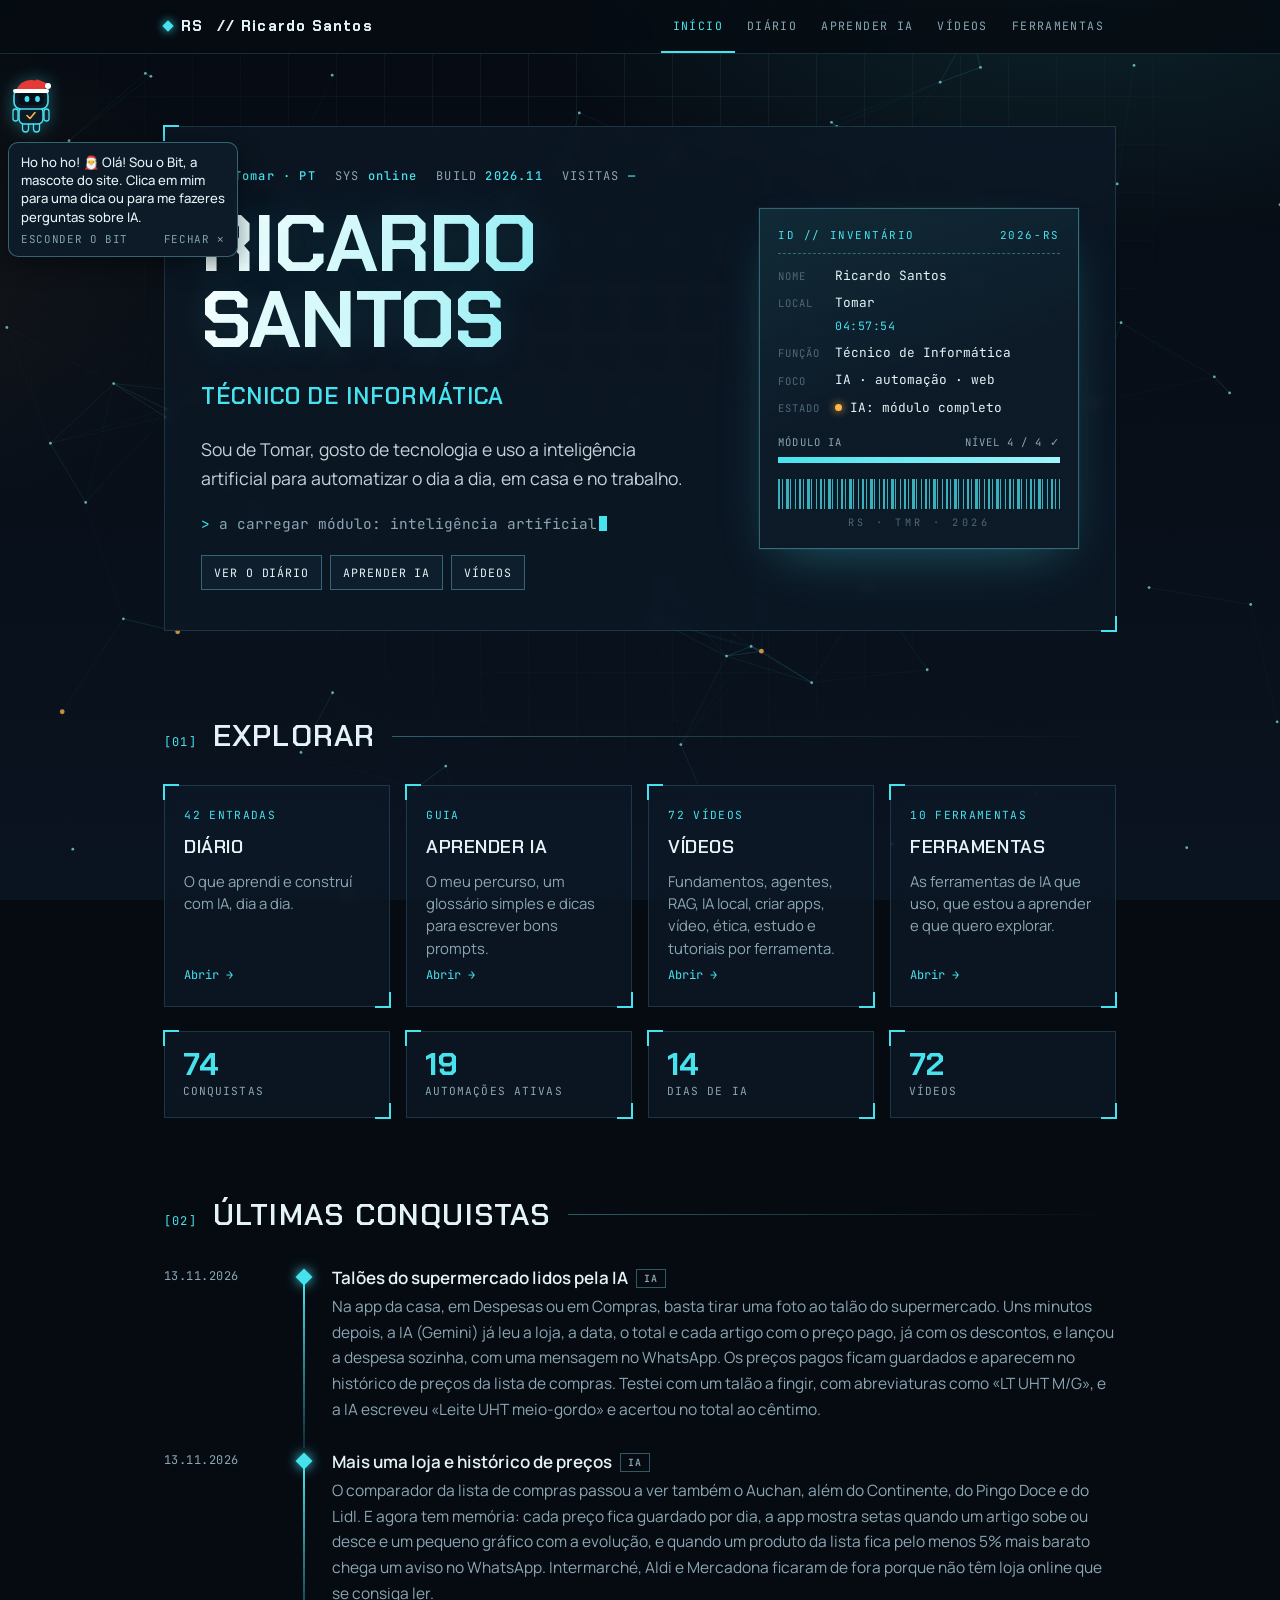
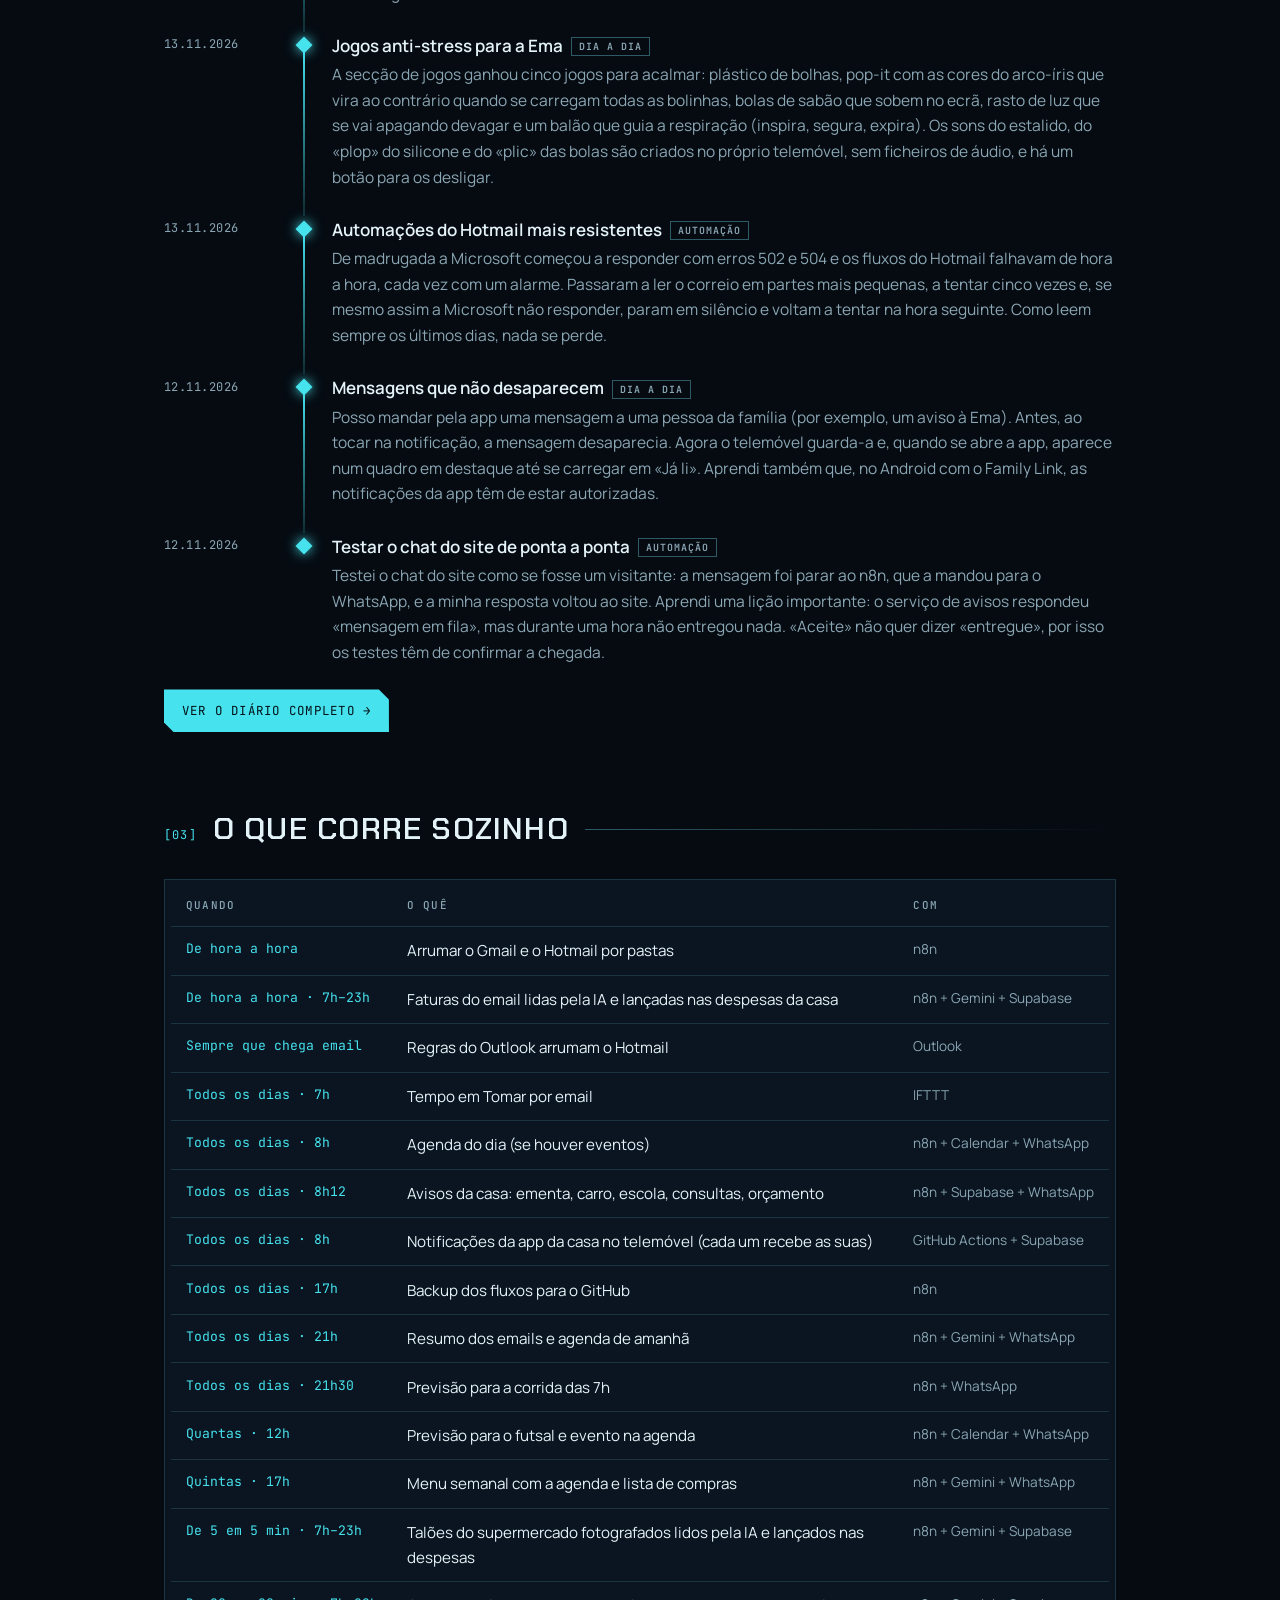
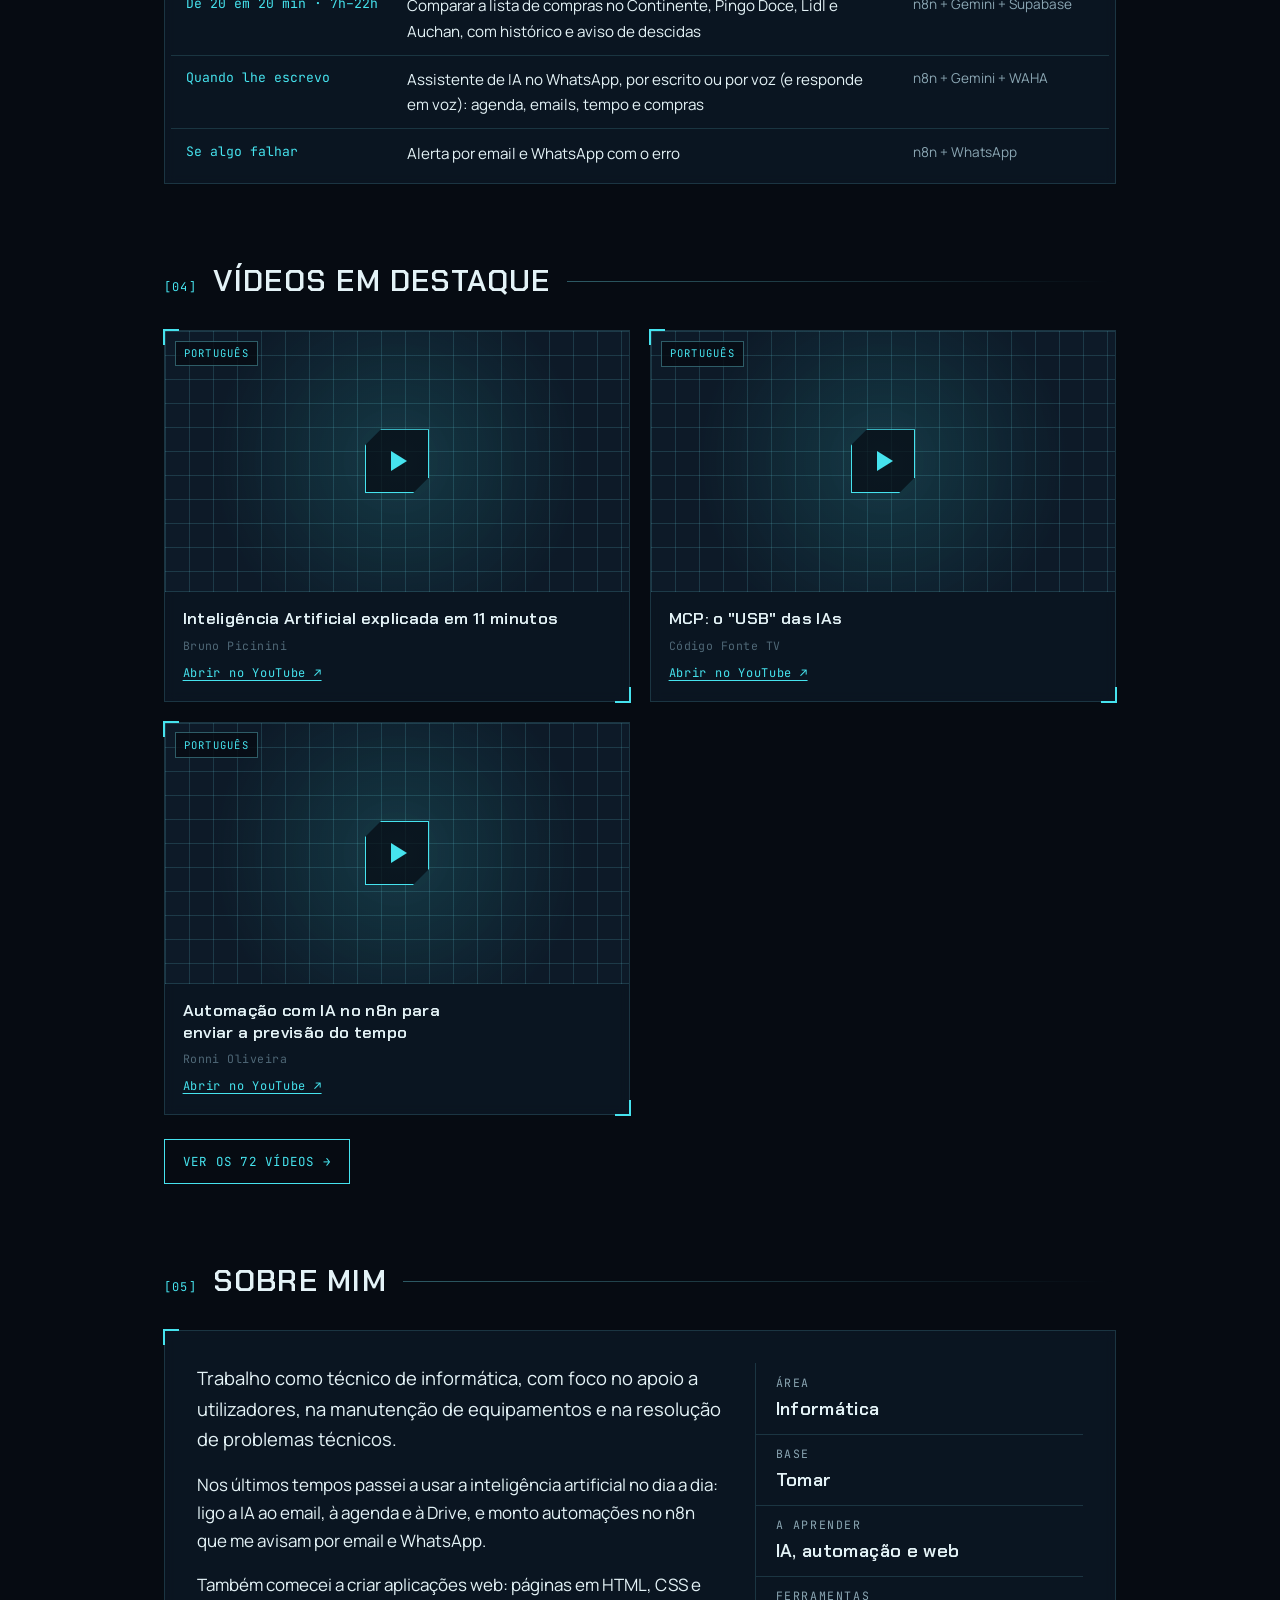
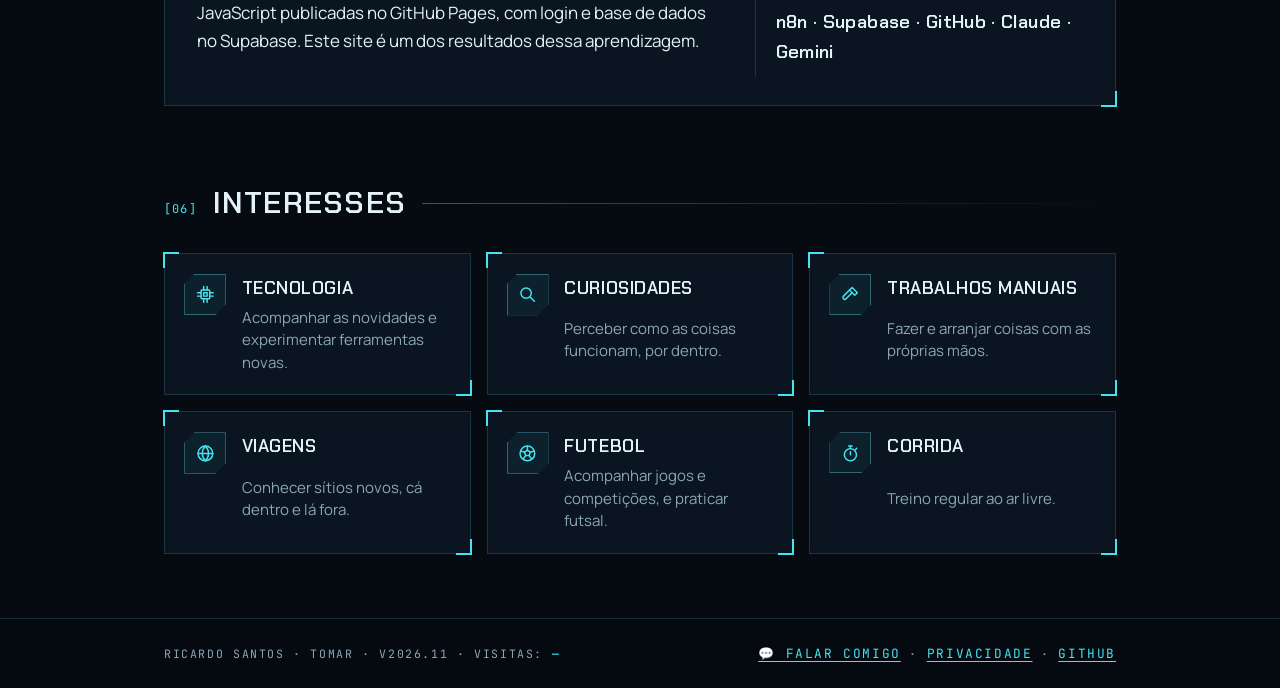
==== commit f68b6812: "Site: talões do supermercado lidos pela IA (13/11) Co-Authored-By: Claude Opus 5.5 <noreply@anthropi" ====
--- a/index.html
+++ b/index.html
@@ -435,8 +435,8 @@
         <a class="shortcut frame" href="ferramentas.html"><span class="k">10 ferramentas</span><h3>Ferramentas</h3><p>As ferramentas de IA que uso, que estou a aprender e que quero explorar.</p><span class="go">Abrir →</span></a>
       </div>
       <div class="stats">
-        <div class="stat frame"><strong>73</strong><span>conquistas</span></div>
-        <div class="stat frame"><strong>18</strong><span>automações ativas</span></div>
+        <div class="stat frame"><strong>74</strong><span>conquistas</span></div>
+        <div class="stat frame"><strong>19</strong><span>automações ativas</span></div>
         <div class="stat frame"><strong>14</strong><span>dias de IA</span></div>
         <div class="stat frame"><strong>72</strong><span>vídeos</span></div>
       </div>
@@ -445,12 +445,12 @@
     <section id="ultimas" aria-labelledby="ultimas-t">
       <div class="sec-head"><span class="idx">[02]</span><h2 id="ultimas-t">Últimas conquistas</h2><span class="rule"></span></div>
       <ol class="log">
+        <li data-tag="IA"><time class="when" datetime="2026-11-13">13.11.2026</time><span class="node"></span><div class="what"><b>Talões do supermercado lidos pela IA<span class="tag">IA</span></b><p>Na app da casa, em Despesas ou em Compras, basta tirar uma foto ao talão do supermercado. Uns minutos depois, a IA (Gemini) já leu a loja, a data, o total e cada artigo com o preço pago, já com os descontos, e lançou a despesa sozinha, com uma mensagem no WhatsApp. Os preços pagos ficam guardados e aparecem no histórico de preços da lista de compras. Testei com um talão a fingir, com abreviaturas como «LT UHT M/G», e a IA escreveu «Leite UHT meio-gordo» e acertou no total ao cêntimo.</p></div></li>
         <li data-tag="IA"><time class="when" datetime="2026-11-13">13.11.2026</time><span class="node"></span><div class="what"><b>Mais uma loja e histórico de preços<span class="tag">IA</span></b><p>O comparador da lista de compras passou a ver também o Auchan, além do Continente, do Pingo Doce e do Lidl. E agora tem memória: cada preço fica guardado por dia, a app mostra setas quando um artigo sobe ou desce e um pequeno gráfico com a evolução, e quando um produto da lista fica pelo menos 5% mais barato chega um aviso no WhatsApp. Intermarché, Aldi e Mercadona ficaram de fora porque não têm loja online que se consiga ler.</p></div></li>
         <li data-tag="Dia a dia"><time class="when" datetime="2026-11-13">13.11.2026</time><span class="node"></span><div class="what"><b>Jogos anti-stress para a Ema<span class="tag">Dia a dia</span></b><p>A secção de jogos ganhou cinco jogos para acalmar: plástico de bolhas, pop-it com as cores do arco-íris que vira ao contrário quando se carregam todas as bolinhas, bolas de sabão que sobem no ecrã, rasto de luz que se vai apagando devagar e um balão que guia a respiração (inspira, segura, expira). Os sons do estalido, do «plop» do silicone e do «plic» das bolas são criados no próprio telemóvel, sem ficheiros de áudio, e há um botão para os desligar.</p></div></li>
         <li data-tag="Automação"><time class="when" datetime="2026-11-13">13.11.2026</time><span class="node"></span><div class="what"><b>Automações do Hotmail mais resistentes<span class="tag">Automação</span></b><p>De madrugada a Microsoft começou a responder com erros 502 e 504 e os fluxos do Hotmail falhavam de hora a hora, cada vez com um alarme. Passaram a ler o correio em partes mais pequenas, a tentar cinco vezes e, se mesmo assim a Microsoft não responder, param em silêncio e voltam a tentar na hora seguinte. Como leem sempre os últimos dias, nada se perde.</p></div></li>
         <li data-tag="Dia a dia"><time class="when" datetime="2026-11-12">12.11.2026</time><span class="node"></span><div class="what"><b>Mensagens que não desaparecem<span class="tag">Dia a dia</span></b><p>Posso mandar pela app uma mensagem a uma pessoa da família (por exemplo, um aviso à Ema). Antes, ao tocar na notificação, a mensagem desaparecia. Agora o telemóvel guarda-a e, quando se abre a app, aparece num quadro em destaque até se carregar em «Já li». Aprendi também que, no Android com o Family Link, as notificações da app têm de estar autorizadas.</p></div></li>
         <li data-tag="Automação"><time class="when" datetime="2026-11-12">12.11.2026</time><span class="node"></span><div class="what"><b>Testar o chat do site de ponta a ponta<span class="tag">Automação</span></b><p>Testei o chat do site como se fosse um visitante: a mensagem foi parar ao n8n, que a mandou para o WhatsApp, e a minha resposta voltou ao site. Aprendi uma lição importante: o serviço de avisos respondeu «mensagem em fila», mas durante uma hora não entregou nada. «Aceite» não quer dizer «entregue», por isso os testes têm de confirmar a chegada.</p></div></li>
-        <li data-tag="Dia a dia"><time class="when" datetime="2026-11-12">12.11.2026</time><span class="node"></span><div class="what"><b>Roda das cores nos desenhos<span class="tag">Dia a dia</span></b><p>O bloco de desenho ganhou uma roda das cores: o tom muda à volta, a intensidade do centro para fora e um deslizador escurece ou clareia a cor. As últimas oito cores escolhidas ficam guardadas para voltar a usar. Pelo caminho apanhei um erro curioso: a app confundia a roda (que também é desenhada num canvas) com a folha de desenho.</p></div></li>
 </ol>
       <a class="btn" href="diario.html">Ver o diário completo →</a>
     </section>
@@ -472,6 +472,7 @@
           <tr><td>Todos os dias · 21h30</td><td>Previsão para a corrida das 7h</td><td>n8n + WhatsApp</td></tr>
           <tr><td>Quartas · 12h</td><td>Previsão para o futsal e evento na agenda</td><td>n8n + Calendar + WhatsApp</td></tr>
           <tr><td>Quintas · 17h</td><td>Menu semanal com a agenda e lista de compras</td><td>n8n + Gemini + WhatsApp</td></tr>
+          <tr><td>De 5 em 5 min · 7h–23h</td><td>Talões do supermercado fotografados lidos pela IA e lançados nas despesas</td><td>n8n + Gemini + Supabase</td></tr>
           <tr><td>De 20 em 20 min · 7h–22h</td><td>Comparar a lista de compras no Continente, Pingo Doce, Lidl e Auchan, com histórico e aviso de descidas</td><td>n8n + Gemini + Supabase</td></tr>
           <tr><td>Quando lhe escrevo</td><td>Assistente de IA no WhatsApp, por escrito ou por voz (e responde em voz): agenda, emails, tempo e compras</td><td>n8n + Gemini + WAHA</td></tr>
           <tr><td>Se algo falhar</td><td>Alerta por email e WhatsApp com o erro</td><td>n8n + WhatsApp</td></tr>
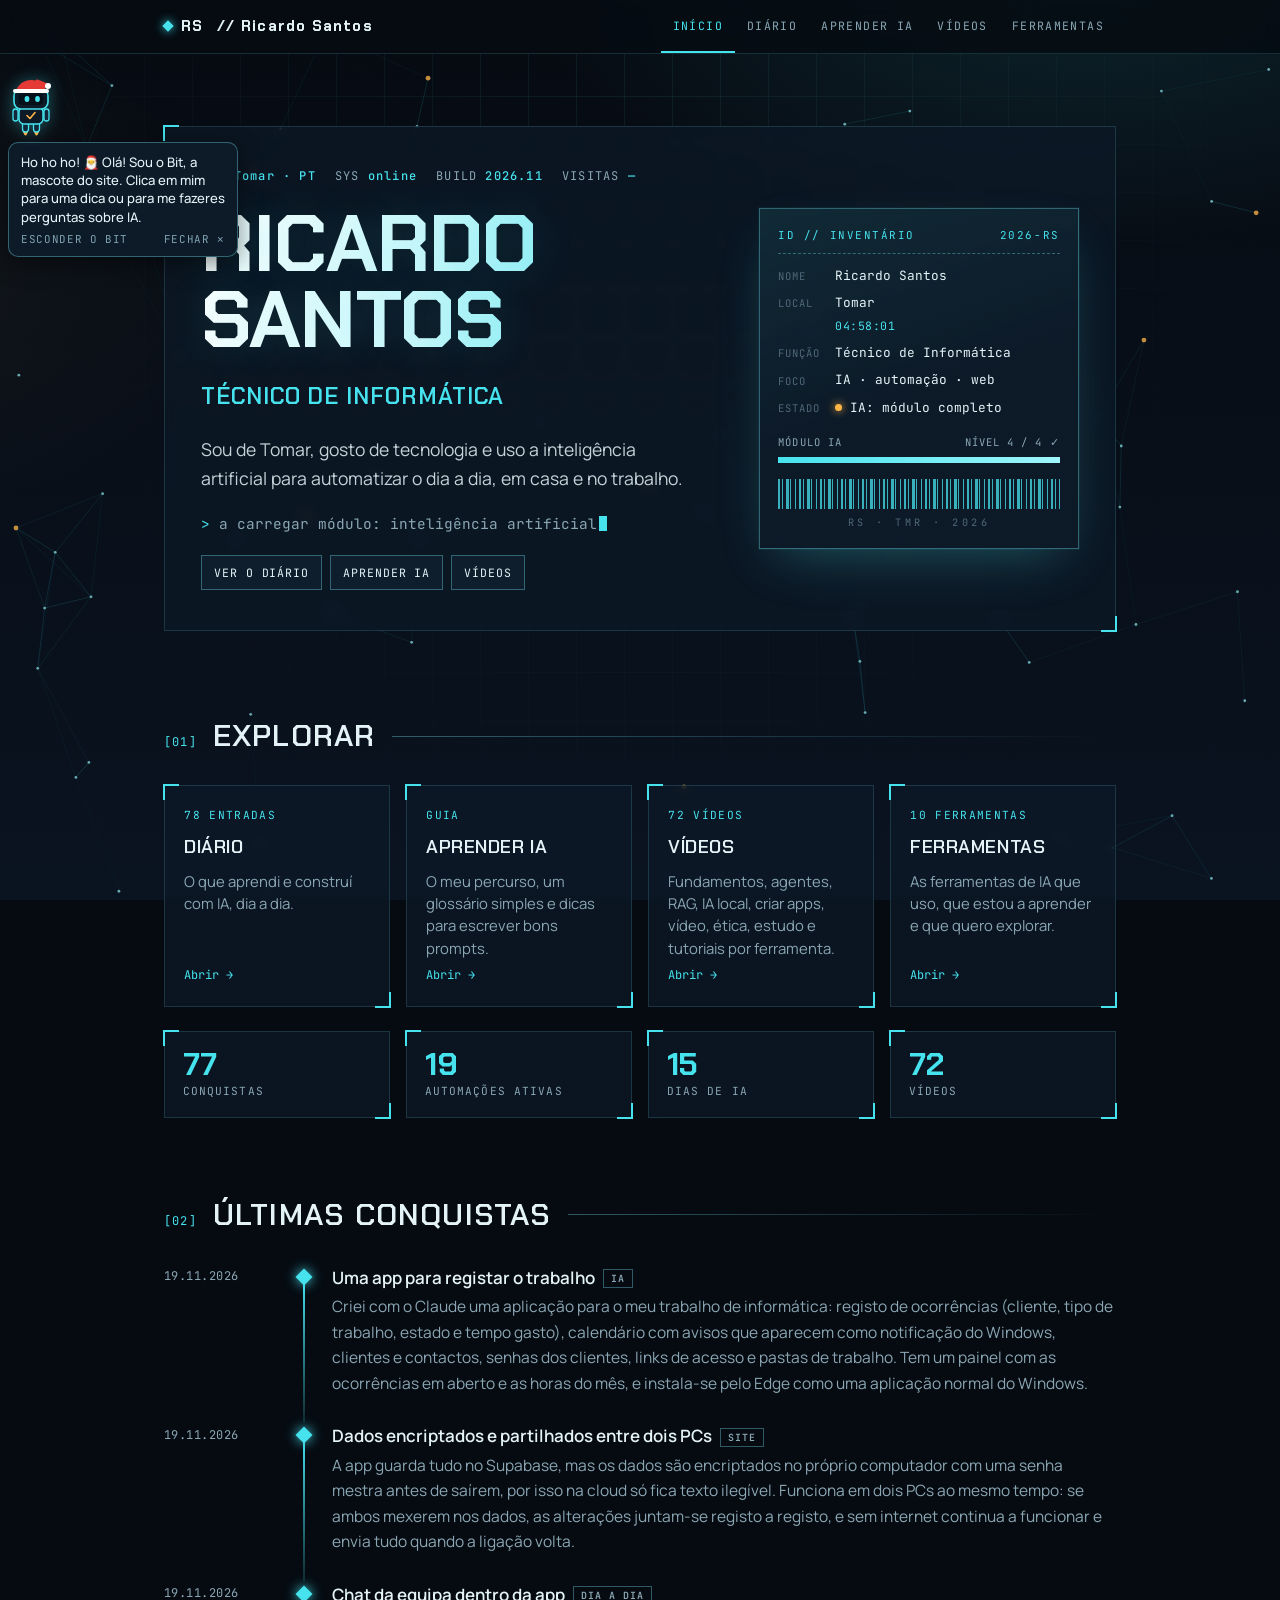
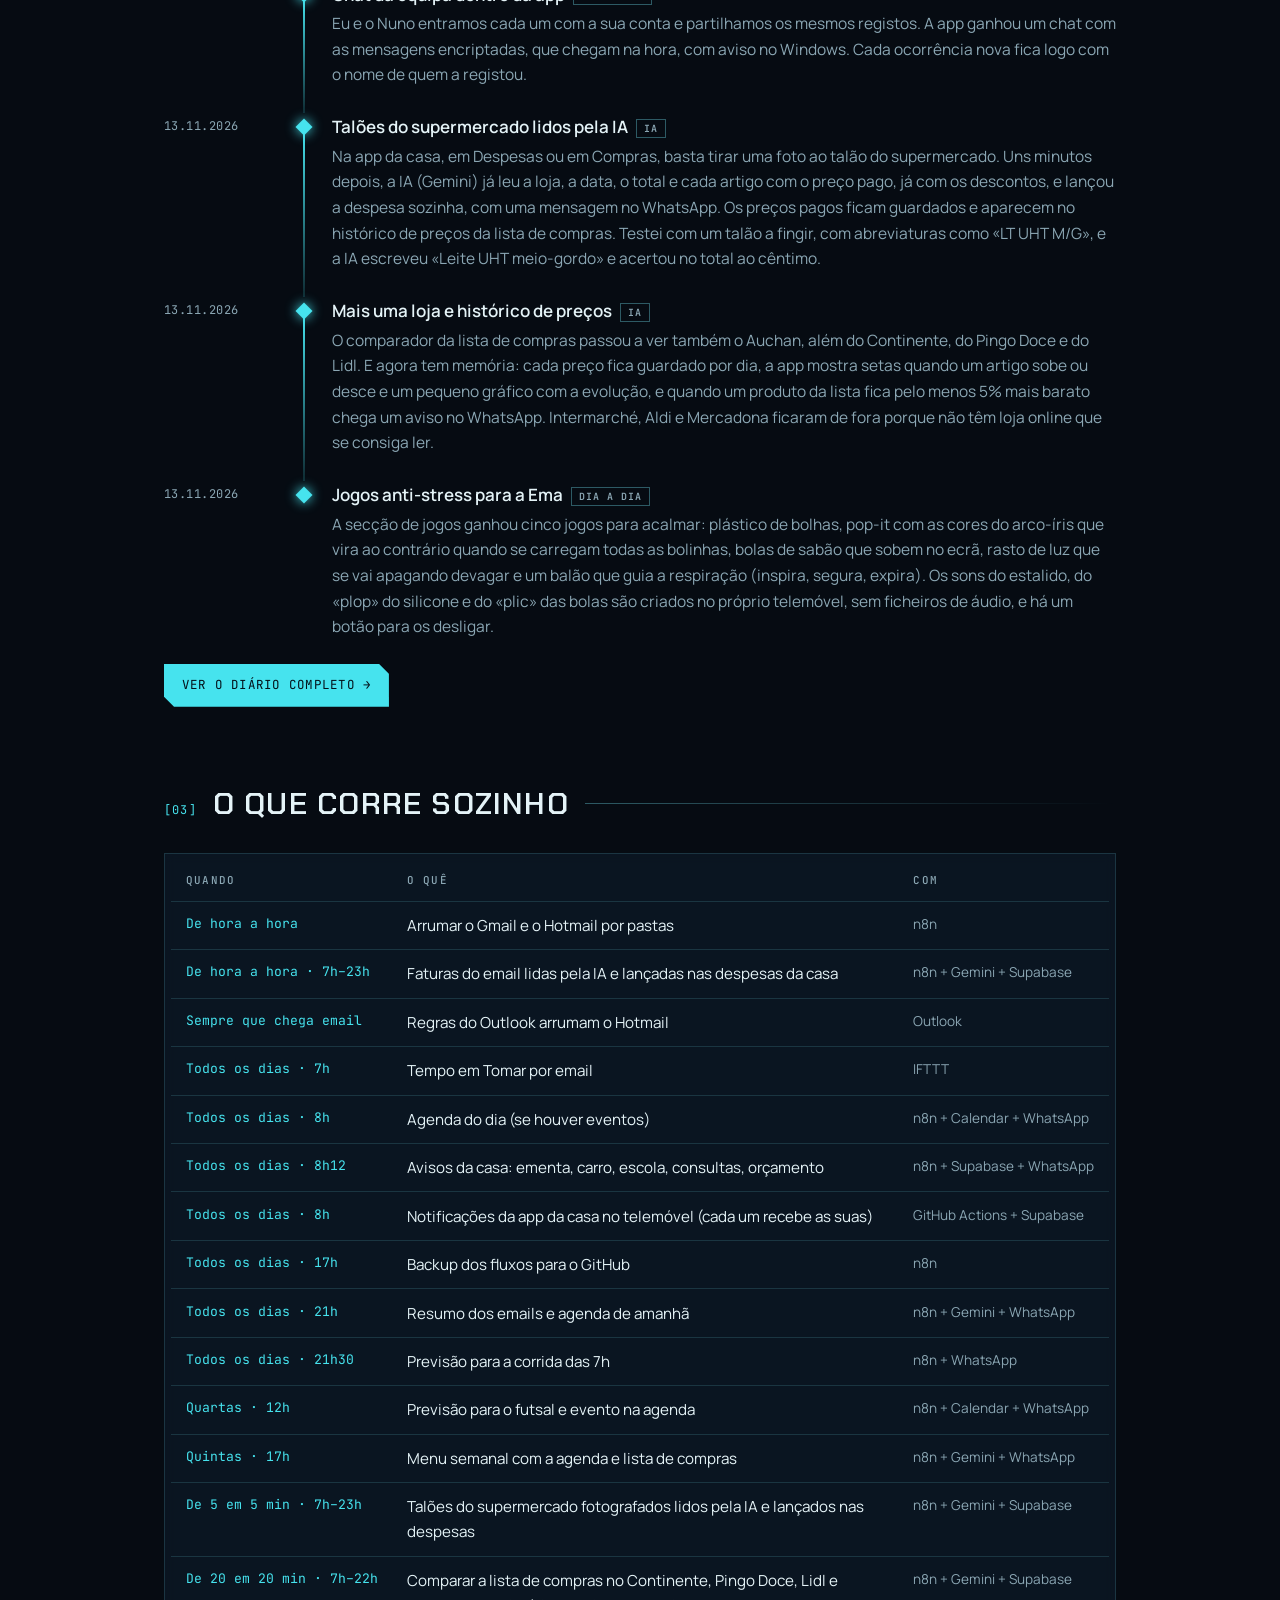
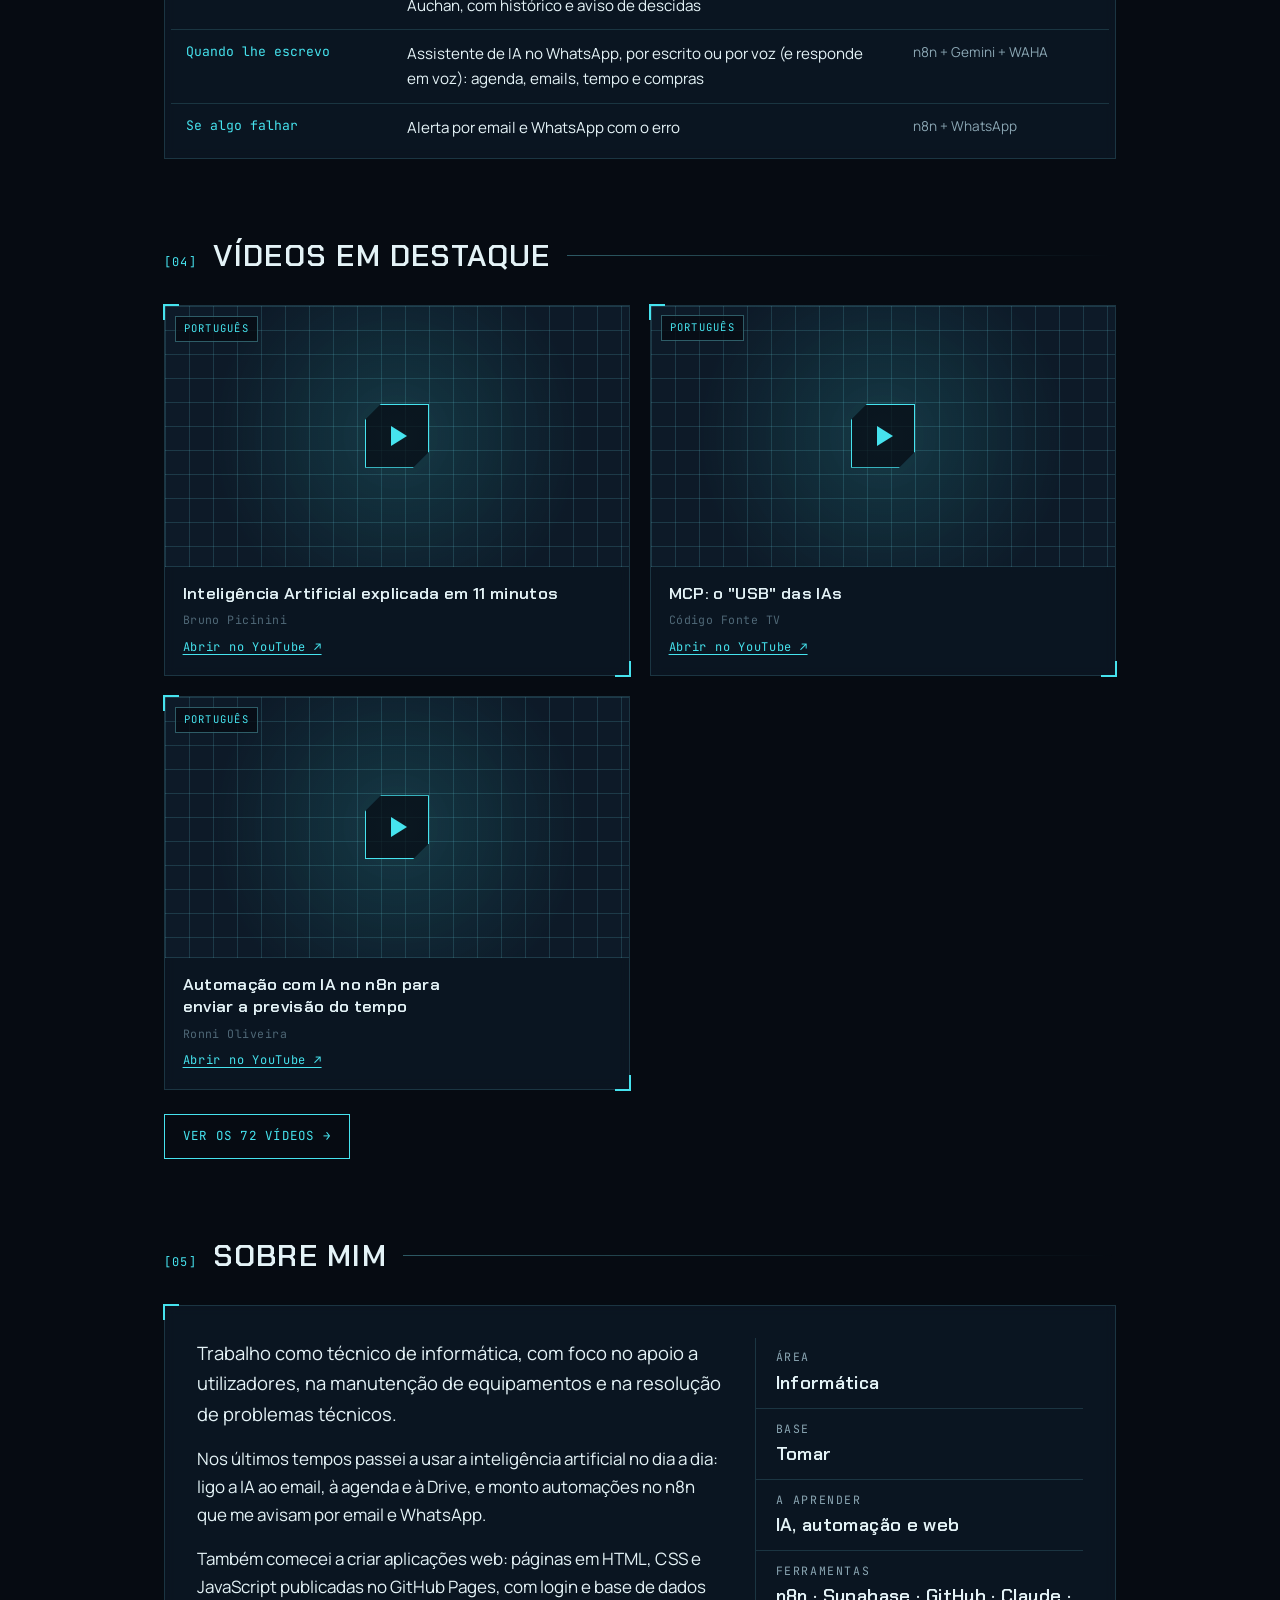
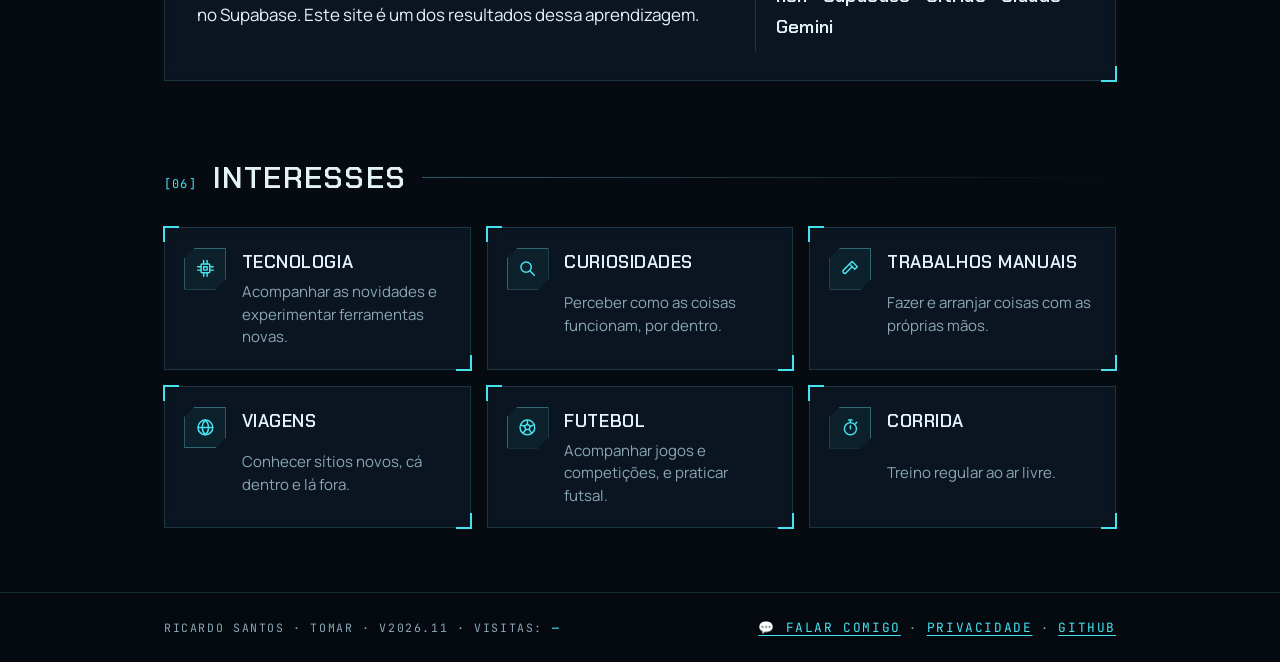
==== commit a840a453: "Diário: app Registos de Trabalho, cofre encriptado e chat da equipa (19/11) Co-Authored-By: Claude O" ====
--- a/index.html
+++ b/index.html
@@ -429,15 +429,15 @@
     <section id="explorar" aria-labelledby="explorar-t">
       <div class="sec-head"><span class="idx">[01]</span><h2 id="explorar-t">Explorar</h2><span class="rule"></span></div>
       <div class="shortcuts">
-        <a class="shortcut frame" href="diario.html"><span class="k">42 entradas</span><h3>Diário</h3><p>O que aprendi e construí com IA, dia a dia.</p><span class="go">Abrir →</span></a>
+        <a class="shortcut frame" href="diario.html"><span class="k">78 entradas</span><h3>Diário</h3><p>O que aprendi e construí com IA, dia a dia.</p><span class="go">Abrir →</span></a>
         <a class="shortcut frame" href="aprender.html"><span class="k">Guia</span><h3>Aprender IA</h3><p>O meu percurso, um glossário simples e dicas para escrever bons prompts.</p><span class="go">Abrir →</span></a>
         <a class="shortcut frame" href="videos.html"><span class="k">72 vídeos</span><h3>Vídeos</h3><p>Fundamentos, agentes, RAG, IA local, criar apps, vídeo, ética, estudo e tutoriais por ferramenta.</p><span class="go">Abrir →</span></a>
         <a class="shortcut frame" href="ferramentas.html"><span class="k">10 ferramentas</span><h3>Ferramentas</h3><p>As ferramentas de IA que uso, que estou a aprender e que quero explorar.</p><span class="go">Abrir →</span></a>
       </div>
       <div class="stats">
-        <div class="stat frame"><strong>74</strong><span>conquistas</span></div>
+        <div class="stat frame"><strong>77</strong><span>conquistas</span></div>
         <div class="stat frame"><strong>19</strong><span>automações ativas</span></div>
-        <div class="stat frame"><strong>14</strong><span>dias de IA</span></div>
+        <div class="stat frame"><strong>15</strong><span>dias de IA</span></div>
         <div class="stat frame"><strong>72</strong><span>vídeos</span></div>
       </div>
     </section>
@@ -445,12 +445,12 @@
     <section id="ultimas" aria-labelledby="ultimas-t">
       <div class="sec-head"><span class="idx">[02]</span><h2 id="ultimas-t">Últimas conquistas</h2><span class="rule"></span></div>
       <ol class="log">
+        <li data-tag="IA"><time class="when" datetime="2026-11-19">19.11.2026</time><span class="node"></span><div class="what"><b>Uma app para registar o trabalho<span class="tag">IA</span></b><p>Criei com o Claude uma aplicação para o meu trabalho de informática: registo de ocorrências (cliente, tipo de trabalho, estado e tempo gasto), calendário com avisos que aparecem como notificação do Windows, clientes e contactos, senhas dos clientes, links de acesso e pastas de trabalho. Tem um painel com as ocorrências em aberto e as horas do mês, e instala-se pelo Edge como uma aplicação normal do Windows.</p></div></li>
+        <li data-tag="Site"><time class="when" datetime="2026-11-19">19.11.2026</time><span class="node"></span><div class="what"><b>Dados encriptados e partilhados entre dois PCs<span class="tag">Site</span></b><p>A app guarda tudo no Supabase, mas os dados são encriptados no próprio computador com uma senha mestra antes de saírem, por isso na cloud só fica texto ilegível. Funciona em dois PCs ao mesmo tempo: se ambos mexerem nos dados, as alterações juntam-se registo a registo, e sem internet continua a funcionar e envia tudo quando a ligação volta.</p></div></li>
+        <li data-tag="Dia a dia"><time class="when" datetime="2026-11-19">19.11.2026</time><span class="node"></span><div class="what"><b>Chat da equipa dentro da app<span class="tag">Dia a dia</span></b><p>Eu e o Nuno entramos cada um com a sua conta e partilhamos os mesmos registos. A app ganhou um chat com as mensagens encriptadas, que chegam na hora, com aviso no Windows. Cada ocorrência nova fica logo com o nome de quem a registou.</p></div></li>
         <li data-tag="IA"><time class="when" datetime="2026-11-13">13.11.2026</time><span class="node"></span><div class="what"><b>Talões do supermercado lidos pela IA<span class="tag">IA</span></b><p>Na app da casa, em Despesas ou em Compras, basta tirar uma foto ao talão do supermercado. Uns minutos depois, a IA (Gemini) já leu a loja, a data, o total e cada artigo com o preço pago, já com os descontos, e lançou a despesa sozinha, com uma mensagem no WhatsApp. Os preços pagos ficam guardados e aparecem no histórico de preços da lista de compras. Testei com um talão a fingir, com abreviaturas como «LT UHT M/G», e a IA escreveu «Leite UHT meio-gordo» e acertou no total ao cêntimo.</p></div></li>
         <li data-tag="IA"><time class="when" datetime="2026-11-13">13.11.2026</time><span class="node"></span><div class="what"><b>Mais uma loja e histórico de preços<span class="tag">IA</span></b><p>O comparador da lista de compras passou a ver também o Auchan, além do Continente, do Pingo Doce e do Lidl. E agora tem memória: cada preço fica guardado por dia, a app mostra setas quando um artigo sobe ou desce e um pequeno gráfico com a evolução, e quando um produto da lista fica pelo menos 5% mais barato chega um aviso no WhatsApp. Intermarché, Aldi e Mercadona ficaram de fora porque não têm loja online que se consiga ler.</p></div></li>
         <li data-tag="Dia a dia"><time class="when" datetime="2026-11-13">13.11.2026</time><span class="node"></span><div class="what"><b>Jogos anti-stress para a Ema<span class="tag">Dia a dia</span></b><p>A secção de jogos ganhou cinco jogos para acalmar: plástico de bolhas, pop-it com as cores do arco-íris que vira ao contrário quando se carregam todas as bolinhas, bolas de sabão que sobem no ecrã, rasto de luz que se vai apagando devagar e um balão que guia a respiração (inspira, segura, expira). Os sons do estalido, do «plop» do silicone e do «plic» das bolas são criados no próprio telemóvel, sem ficheiros de áudio, e há um botão para os desligar.</p></div></li>
-        <li data-tag="Automação"><time class="when" datetime="2026-11-13">13.11.2026</time><span class="node"></span><div class="what"><b>Automações do Hotmail mais resistentes<span class="tag">Automação</span></b><p>De madrugada a Microsoft começou a responder com erros 502 e 504 e os fluxos do Hotmail falhavam de hora a hora, cada vez com um alarme. Passaram a ler o correio em partes mais pequenas, a tentar cinco vezes e, se mesmo assim a Microsoft não responder, param em silêncio e voltam a tentar na hora seguinte. Como leem sempre os últimos dias, nada se perde.</p></div></li>
-        <li data-tag="Dia a dia"><time class="when" datetime="2026-11-12">12.11.2026</time><span class="node"></span><div class="what"><b>Mensagens que não desaparecem<span class="tag">Dia a dia</span></b><p>Posso mandar pela app uma mensagem a uma pessoa da família (por exemplo, um aviso à Ema). Antes, ao tocar na notificação, a mensagem desaparecia. Agora o telemóvel guarda-a e, quando se abre a app, aparece num quadro em destaque até se carregar em «Já li». Aprendi também que, no Android com o Family Link, as notificações da app têm de estar autorizadas.</p></div></li>
-        <li data-tag="Automação"><time class="when" datetime="2026-11-12">12.11.2026</time><span class="node"></span><div class="what"><b>Testar o chat do site de ponta a ponta<span class="tag">Automação</span></b><p>Testei o chat do site como se fosse um visitante: a mensagem foi parar ao n8n, que a mandou para o WhatsApp, e a minha resposta voltou ao site. Aprendi uma lição importante: o serviço de avisos respondeu «mensagem em fila», mas durante uma hora não entregou nada. «Aceite» não quer dizer «entregue», por isso os testes têm de confirmar a chegada.</p></div></li>
 </ol>
       <a class="btn" href="diario.html">Ver o diário completo →</a>
     </section>
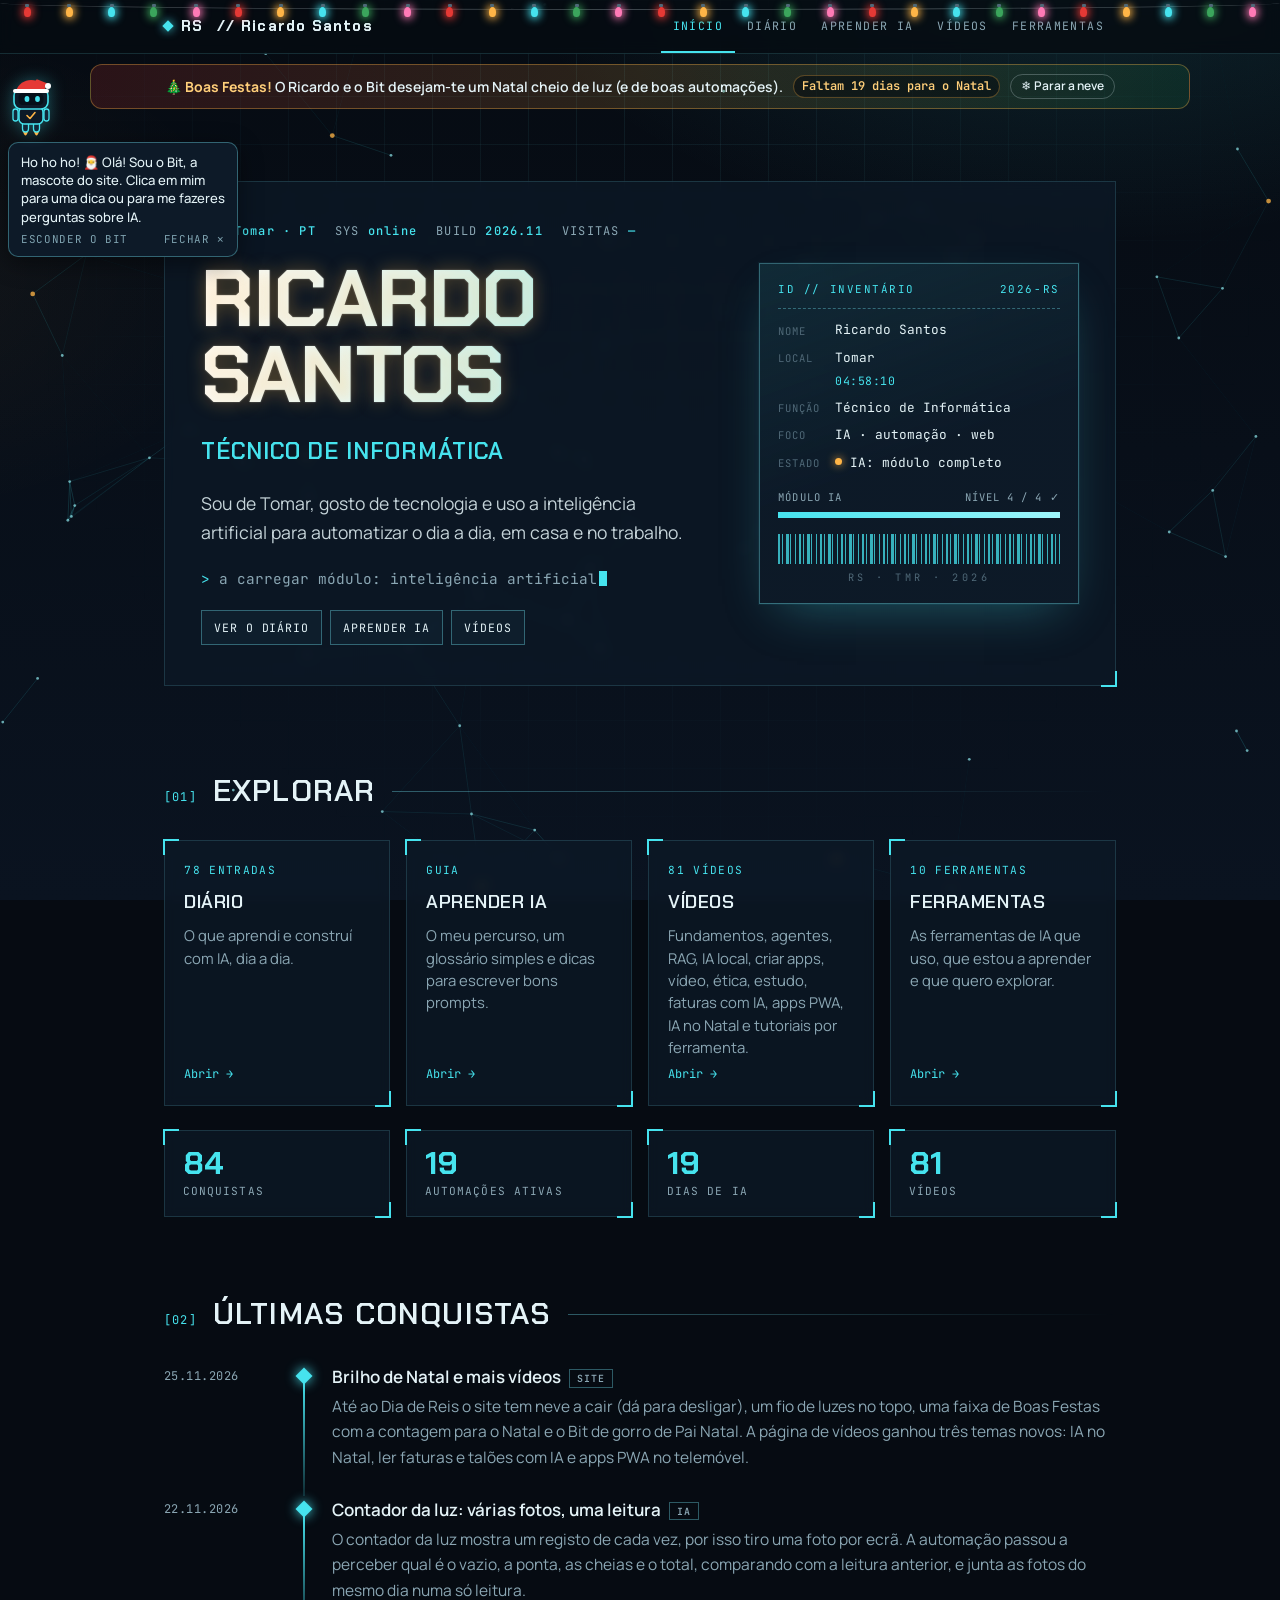
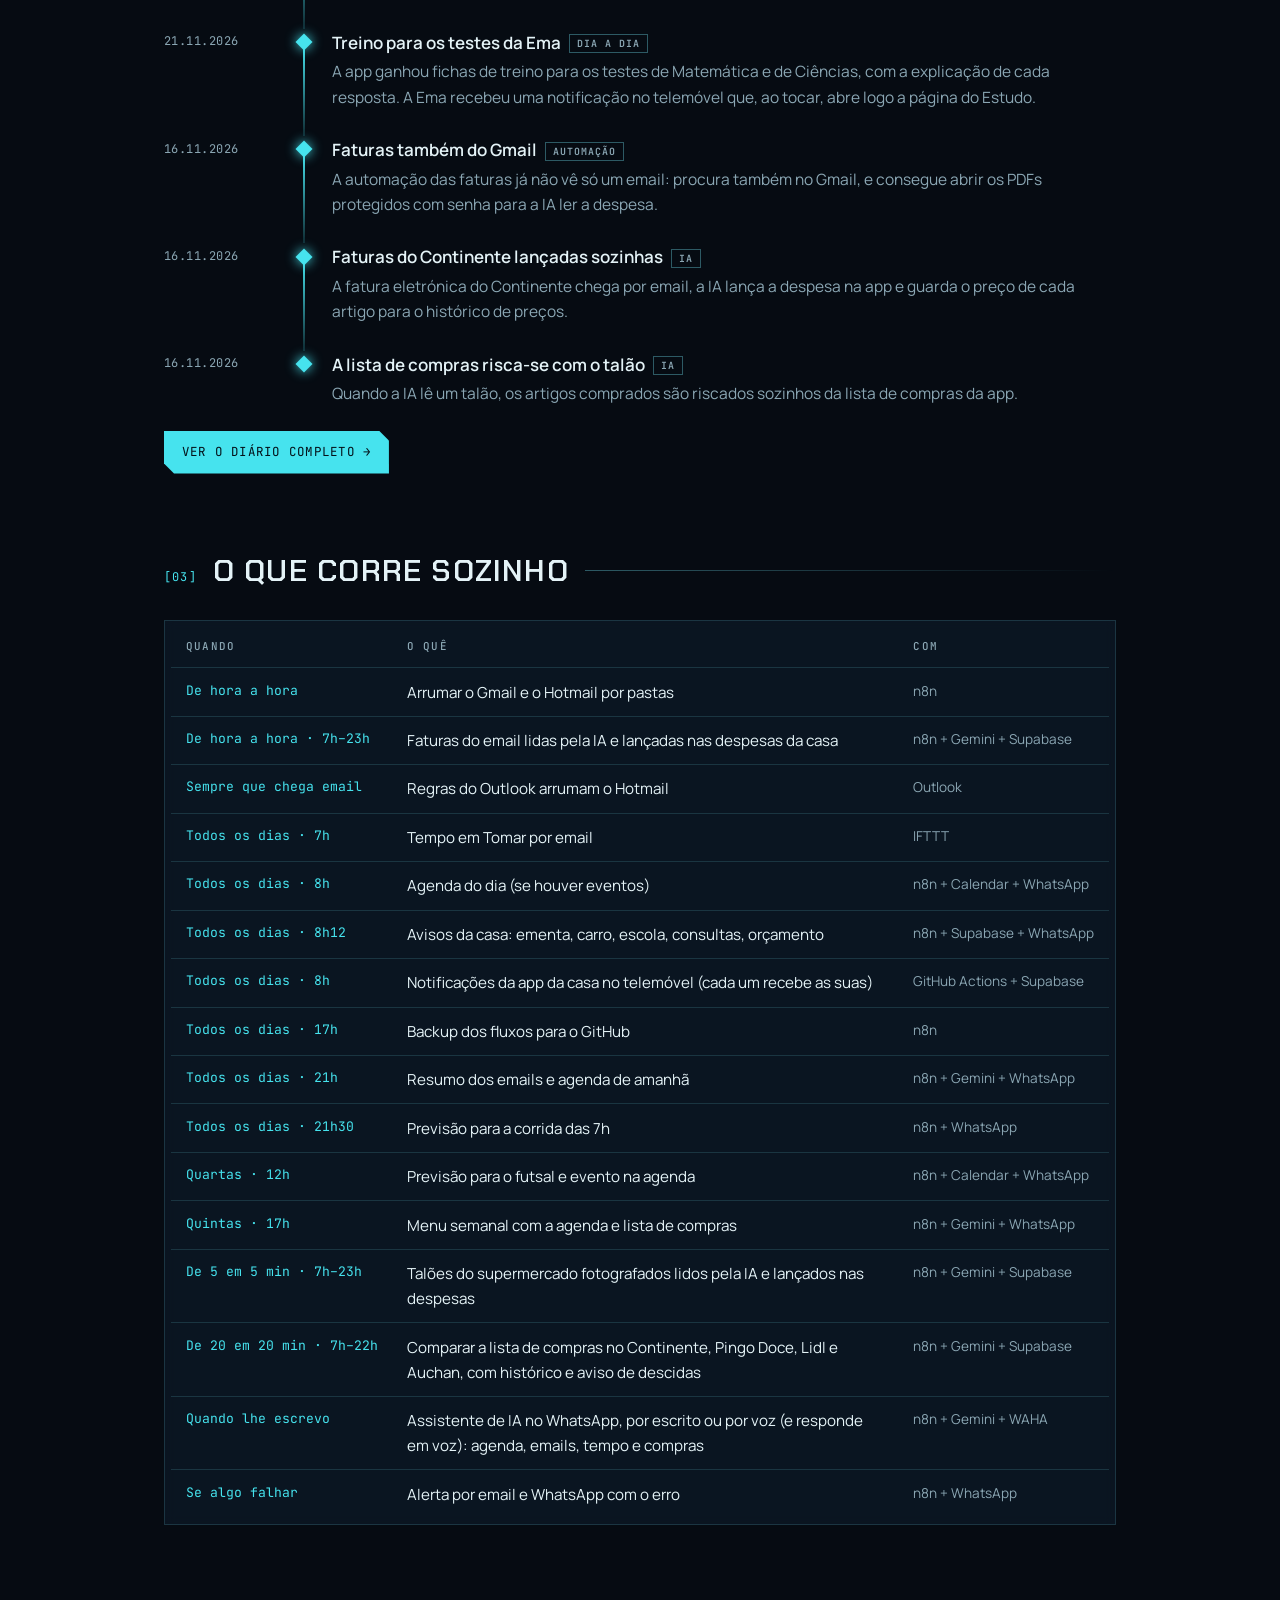
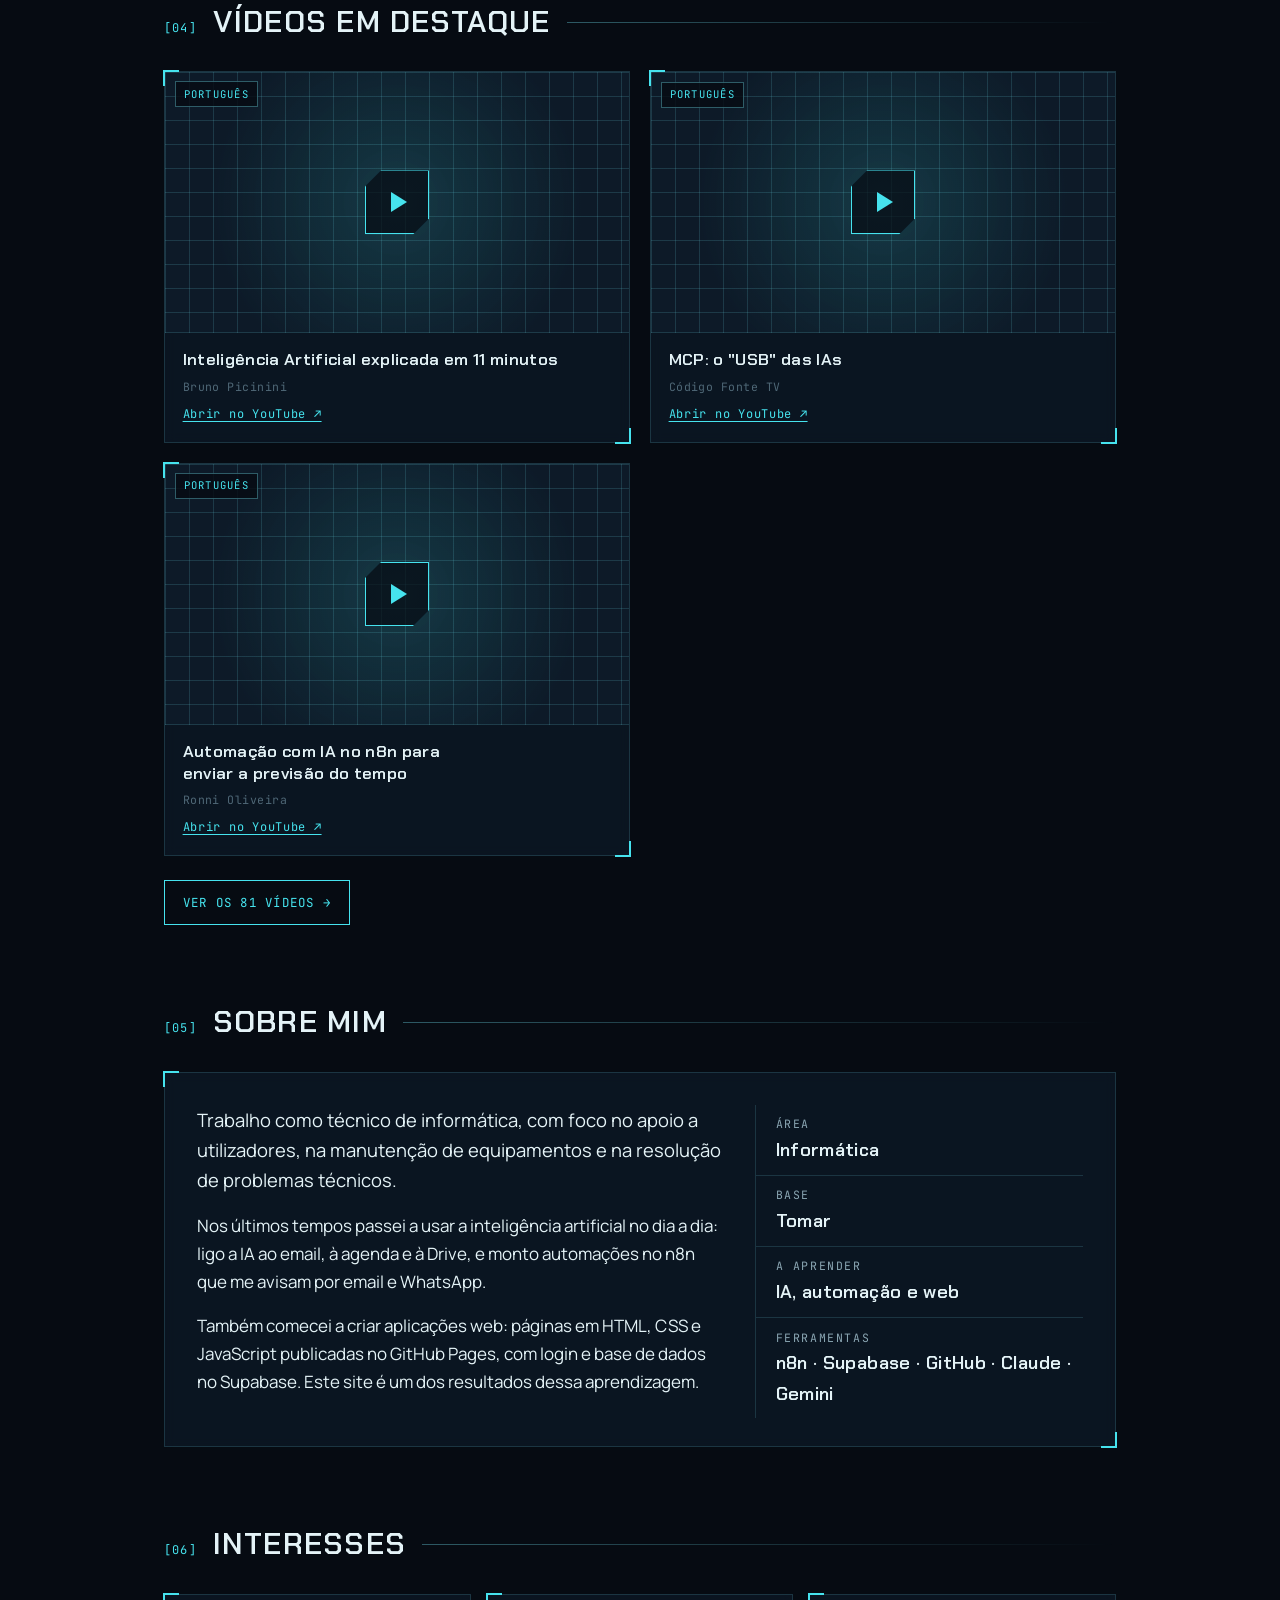
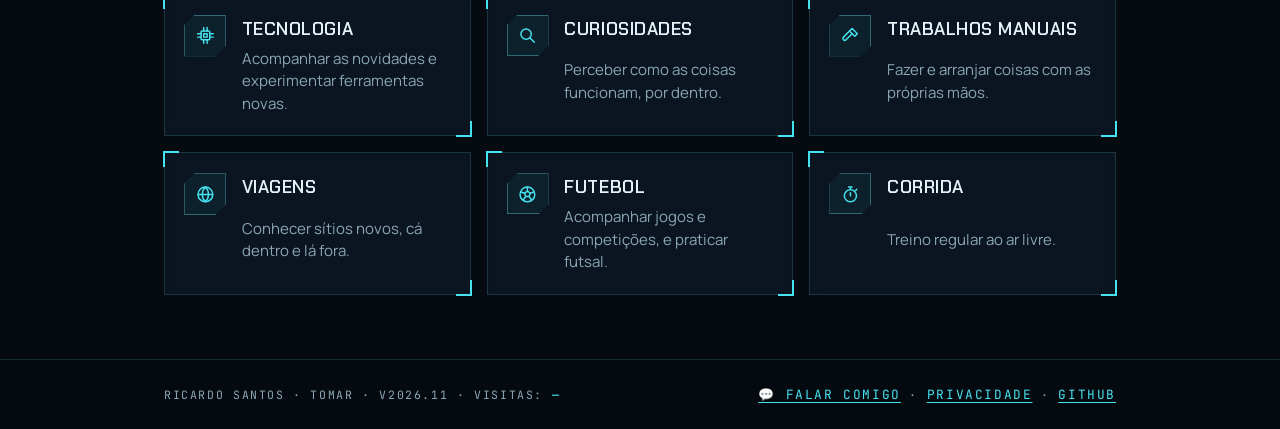
==== commit f04296c9: "Brilho de Natal (neve, luzes, faixa de Boas Festas, Bit de gorro desde 20/11), 9 vídeos novos em 3 t" ====
--- a/index.html
+++ b/index.html
@@ -431,26 +431,26 @@
       <div class="shortcuts">
         <a class="shortcut frame" href="diario.html"><span class="k">78 entradas</span><h3>Diário</h3><p>O que aprendi e construí com IA, dia a dia.</p><span class="go">Abrir →</span></a>
         <a class="shortcut frame" href="aprender.html"><span class="k">Guia</span><h3>Aprender IA</h3><p>O meu percurso, um glossário simples e dicas para escrever bons prompts.</p><span class="go">Abrir →</span></a>
-        <a class="shortcut frame" href="videos.html"><span class="k">72 vídeos</span><h3>Vídeos</h3><p>Fundamentos, agentes, RAG, IA local, criar apps, vídeo, ética, estudo e tutoriais por ferramenta.</p><span class="go">Abrir →</span></a>
+        <a class="shortcut frame" href="videos.html"><span class="k">81 vídeos</span><h3>Vídeos</h3><p>Fundamentos, agentes, RAG, IA local, criar apps, vídeo, ética, estudo, faturas com IA, apps PWA, IA no Natal e tutoriais por ferramenta.</p><span class="go">Abrir →</span></a>
         <a class="shortcut frame" href="ferramentas.html"><span class="k">10 ferramentas</span><h3>Ferramentas</h3><p>As ferramentas de IA que uso, que estou a aprender e que quero explorar.</p><span class="go">Abrir →</span></a>
       </div>
       <div class="stats">
-        <div class="stat frame"><strong>77</strong><span>conquistas</span></div>
+        <div class="stat frame"><strong>84</strong><span>conquistas</span></div>
         <div class="stat frame"><strong>19</strong><span>automações ativas</span></div>
-        <div class="stat frame"><strong>15</strong><span>dias de IA</span></div>
-        <div class="stat frame"><strong>72</strong><span>vídeos</span></div>
+        <div class="stat frame"><strong>19</strong><span>dias de IA</span></div>
+        <div class="stat frame"><strong>81</strong><span>vídeos</span></div>
       </div>
     </section>
 
     <section id="ultimas" aria-labelledby="ultimas-t">
       <div class="sec-head"><span class="idx">[02]</span><h2 id="ultimas-t">Últimas conquistas</h2><span class="rule"></span></div>
       <ol class="log">
-        <li data-tag="IA"><time class="when" datetime="2026-11-19">19.11.2026</time><span class="node"></span><div class="what"><b>Uma app para registar o trabalho<span class="tag">IA</span></b><p>Criei com o Claude uma aplicação para o meu trabalho de informática: registo de ocorrências (cliente, tipo de trabalho, estado e tempo gasto), calendário com avisos que aparecem como notificação do Windows, clientes e contactos, senhas dos clientes, links de acesso e pastas de trabalho. Tem um painel com as ocorrências em aberto e as horas do mês, e instala-se pelo Edge como uma aplicação normal do Windows.</p></div></li>
-        <li data-tag="Site"><time class="when" datetime="2026-11-19">19.11.2026</time><span class="node"></span><div class="what"><b>Dados encriptados e partilhados entre dois PCs<span class="tag">Site</span></b><p>A app guarda tudo no Supabase, mas os dados são encriptados no próprio computador com uma senha mestra antes de saírem, por isso na cloud só fica texto ilegível. Funciona em dois PCs ao mesmo tempo: se ambos mexerem nos dados, as alterações juntam-se registo a registo, e sem internet continua a funcionar e envia tudo quando a ligação volta.</p></div></li>
-        <li data-tag="Dia a dia"><time class="when" datetime="2026-11-19">19.11.2026</time><span class="node"></span><div class="what"><b>Chat da equipa dentro da app<span class="tag">Dia a dia</span></b><p>Eu e o Nuno entramos cada um com a sua conta e partilhamos os mesmos registos. A app ganhou um chat com as mensagens encriptadas, que chegam na hora, com aviso no Windows. Cada ocorrência nova fica logo com o nome de quem a registou.</p></div></li>
-        <li data-tag="IA"><time class="when" datetime="2026-11-13">13.11.2026</time><span class="node"></span><div class="what"><b>Talões do supermercado lidos pela IA<span class="tag">IA</span></b><p>Na app da casa, em Despesas ou em Compras, basta tirar uma foto ao talão do supermercado. Uns minutos depois, a IA (Gemini) já leu a loja, a data, o total e cada artigo com o preço pago, já com os descontos, e lançou a despesa sozinha, com uma mensagem no WhatsApp. Os preços pagos ficam guardados e aparecem no histórico de preços da lista de compras. Testei com um talão a fingir, com abreviaturas como «LT UHT M/G», e a IA escreveu «Leite UHT meio-gordo» e acertou no total ao cêntimo.</p></div></li>
-        <li data-tag="IA"><time class="when" datetime="2026-11-13">13.11.2026</time><span class="node"></span><div class="what"><b>Mais uma loja e histórico de preços<span class="tag">IA</span></b><p>O comparador da lista de compras passou a ver também o Auchan, além do Continente, do Pingo Doce e do Lidl. E agora tem memória: cada preço fica guardado por dia, a app mostra setas quando um artigo sobe ou desce e um pequeno gráfico com a evolução, e quando um produto da lista fica pelo menos 5% mais barato chega um aviso no WhatsApp. Intermarché, Aldi e Mercadona ficaram de fora porque não têm loja online que se consiga ler.</p></div></li>
-        <li data-tag="Dia a dia"><time class="when" datetime="2026-11-13">13.11.2026</time><span class="node"></span><div class="what"><b>Jogos anti-stress para a Ema<span class="tag">Dia a dia</span></b><p>A secção de jogos ganhou cinco jogos para acalmar: plástico de bolhas, pop-it com as cores do arco-íris que vira ao contrário quando se carregam todas as bolinhas, bolas de sabão que sobem no ecrã, rasto de luz que se vai apagando devagar e um balão que guia a respiração (inspira, segura, expira). Os sons do estalido, do «plop» do silicone e do «plic» das bolas são criados no próprio telemóvel, sem ficheiros de áudio, e há um botão para os desligar.</p></div></li>
+        <li data-tag="Site"><time class="when" datetime="2026-11-25">25.11.2026</time><span class="node"></span><div class="what"><b>Brilho de Natal e mais vídeos<span class="tag">Site</span></b><p>Até ao Dia de Reis o site tem neve a cair (dá para desligar), um fio de luzes no topo, uma faixa de Boas Festas com a contagem para o Natal e o Bit de gorro de Pai Natal. A página de vídeos ganhou três temas novos: IA no Natal, ler faturas e talões com IA e apps PWA no telemóvel.</p></div></li>
+        <li data-tag="IA"><time class="when" datetime="2026-11-22">22.11.2026</time><span class="node"></span><div class="what"><b>Contador da luz: várias fotos, uma leitura<span class="tag">IA</span></b><p>O contador da luz mostra um registo de cada vez, por isso tiro uma foto por ecrã. A automação passou a perceber qual é o vazio, a ponta, as cheias e o total, comparando com a leitura anterior, e junta as fotos do mesmo dia numa só leitura.</p></div></li>
+        <li data-tag="Dia a dia"><time class="when" datetime="2026-11-21">21.11.2026</time><span class="node"></span><div class="what"><b>Treino para os testes da Ema<span class="tag">Dia a dia</span></b><p>A app ganhou fichas de treino para os testes de Matemática e de Ciências, com a explicação de cada resposta. A Ema recebeu uma notificação no telemóvel que, ao tocar, abre logo a página do Estudo.</p></div></li>
+        <li data-tag="Automação"><time class="when" datetime="2026-11-16">16.11.2026</time><span class="node"></span><div class="what"><b>Faturas também do Gmail<span class="tag">Automação</span></b><p>A automação das faturas já não vê só um email: procura também no Gmail, e consegue abrir os PDFs protegidos com senha para a IA ler a despesa.</p></div></li>
+        <li data-tag="IA"><time class="when" datetime="2026-11-16">16.11.2026</time><span class="node"></span><div class="what"><b>Faturas do Continente lançadas sozinhas<span class="tag">IA</span></b><p>A fatura eletrónica do Continente chega por email, a IA lança a despesa na app e guarda o preço de cada artigo para o histórico de preços.</p></div></li>
+        <li data-tag="IA"><time class="when" datetime="2026-11-16">16.11.2026</time><span class="node"></span><div class="what"><b>A lista de compras risca-se com o talão<span class="tag">IA</span></b><p>Quando a IA lê um talão, os artigos comprados são riscados sozinhos da lista de compras da app.</p></div></li>
 </ol>
       <a class="btn" href="diario.html">Ver o diário completo →</a>
     </section>
@@ -517,7 +517,7 @@
           </div>
         </article>
       </div>
-      <a class="btn ghost" href="videos.html">Ver os 72 vídeos →</a>
+      <a class="btn ghost" href="videos.html">Ver os 81 vídeos →</a>
     </section>
 
     <section id="sobre" aria-labelledby="sobre-t">
@@ -753,5 +753,6 @@
 </script>
 <script src="chat.js" defer></script>
 <script src="mascote.js" defer></script>
+<script src="natal.js" defer></script>
 </body>
 </html>
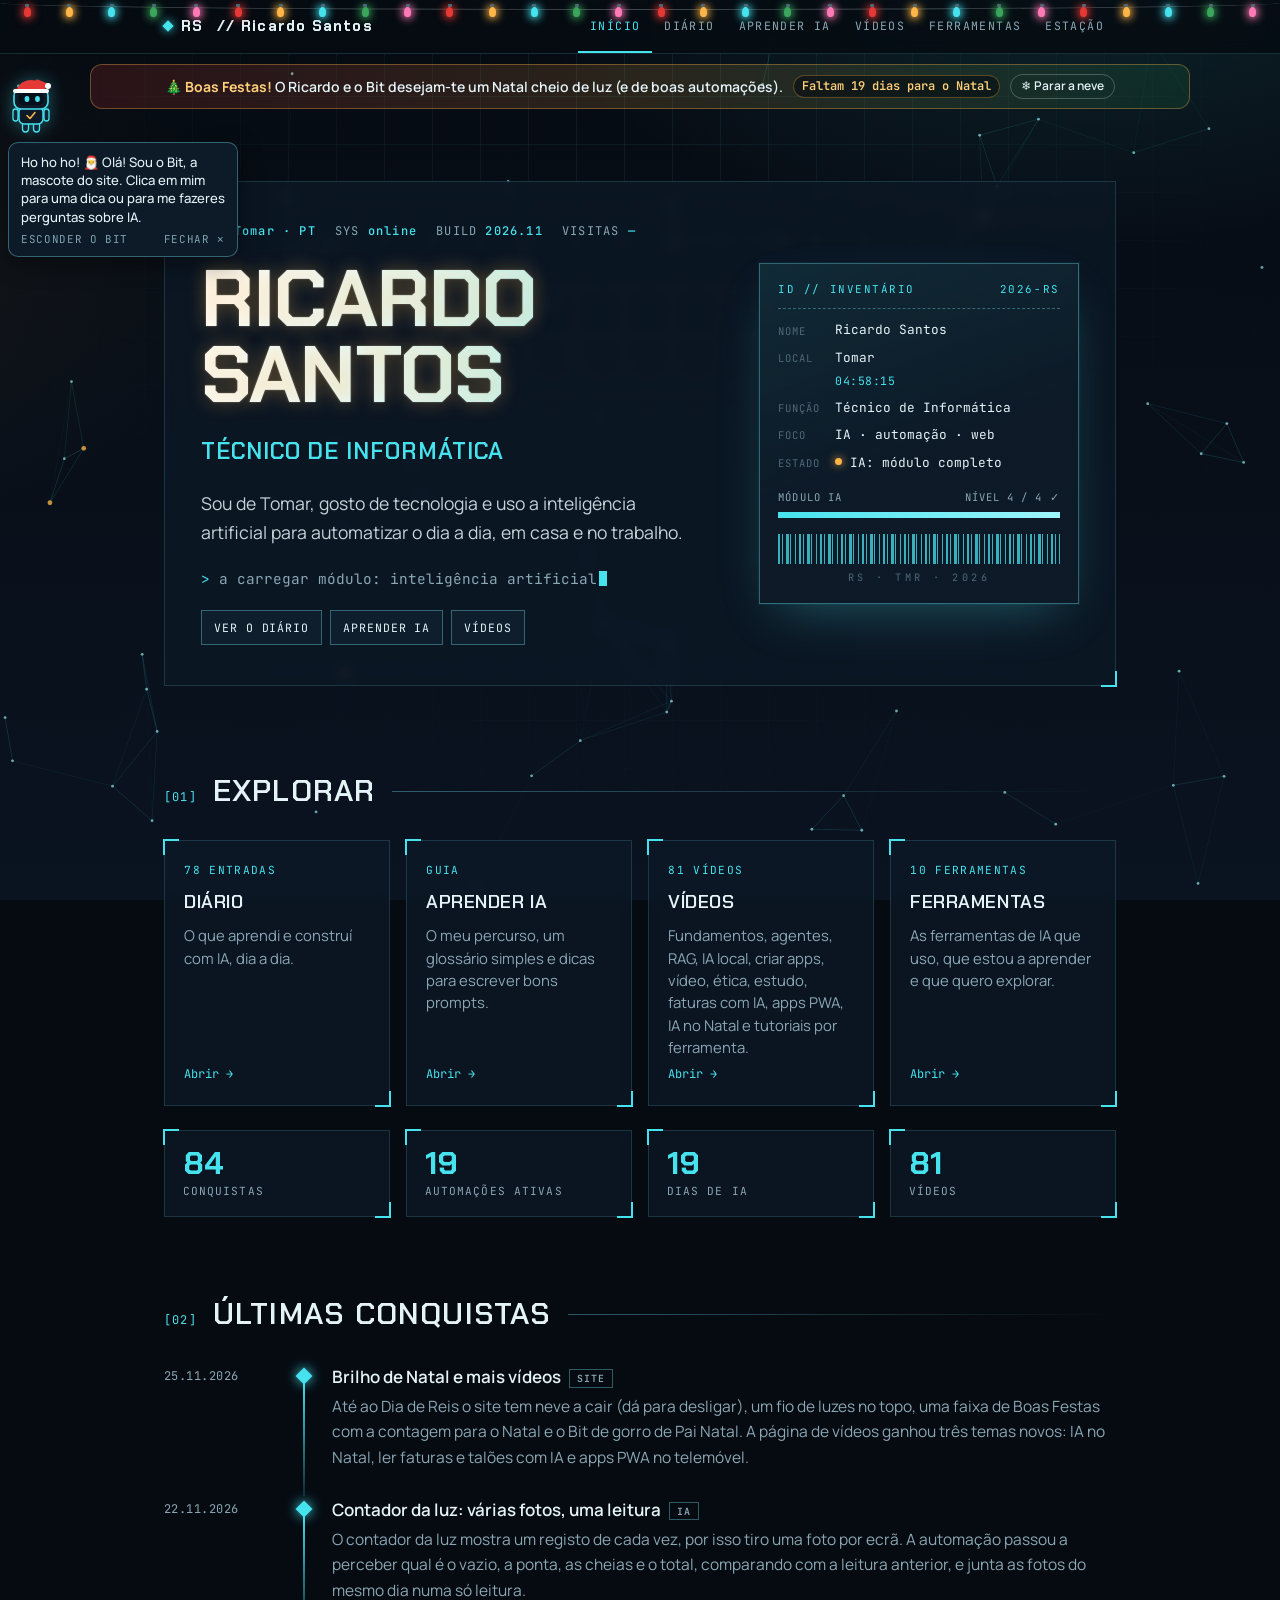
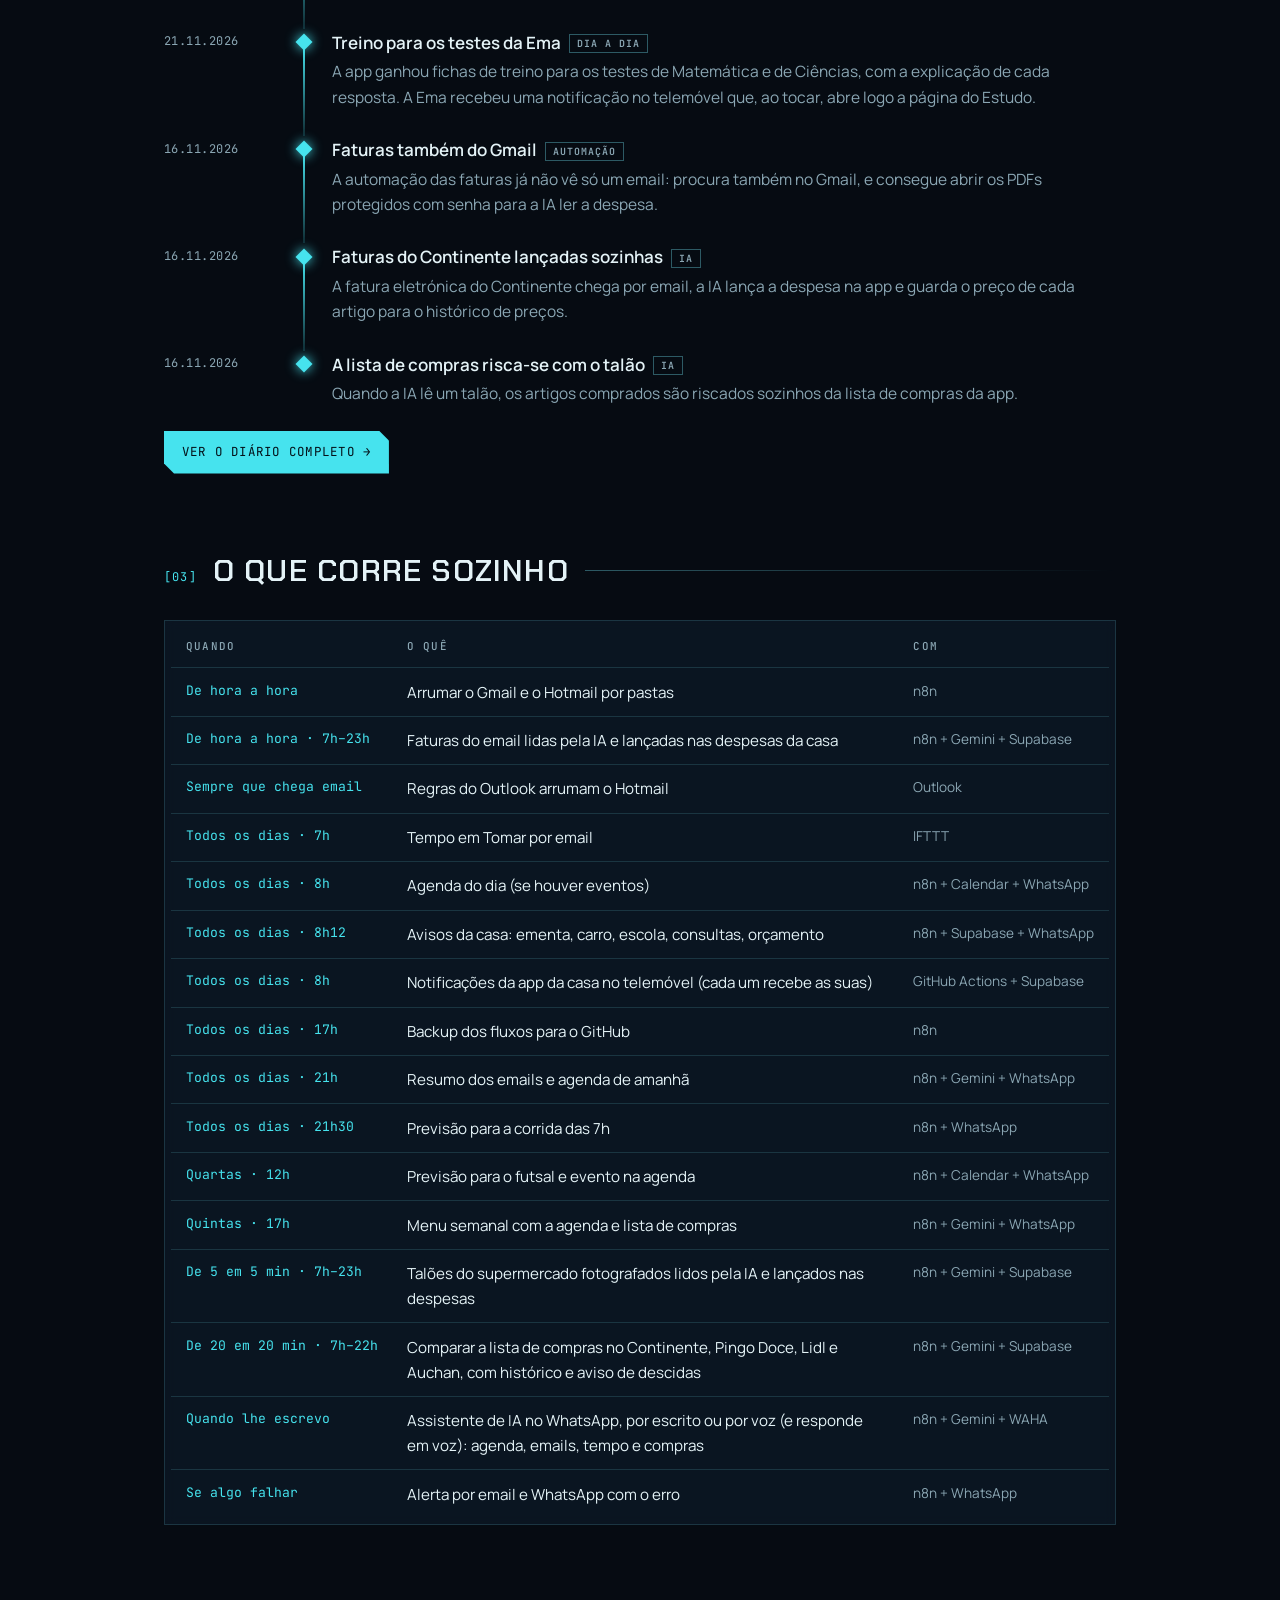
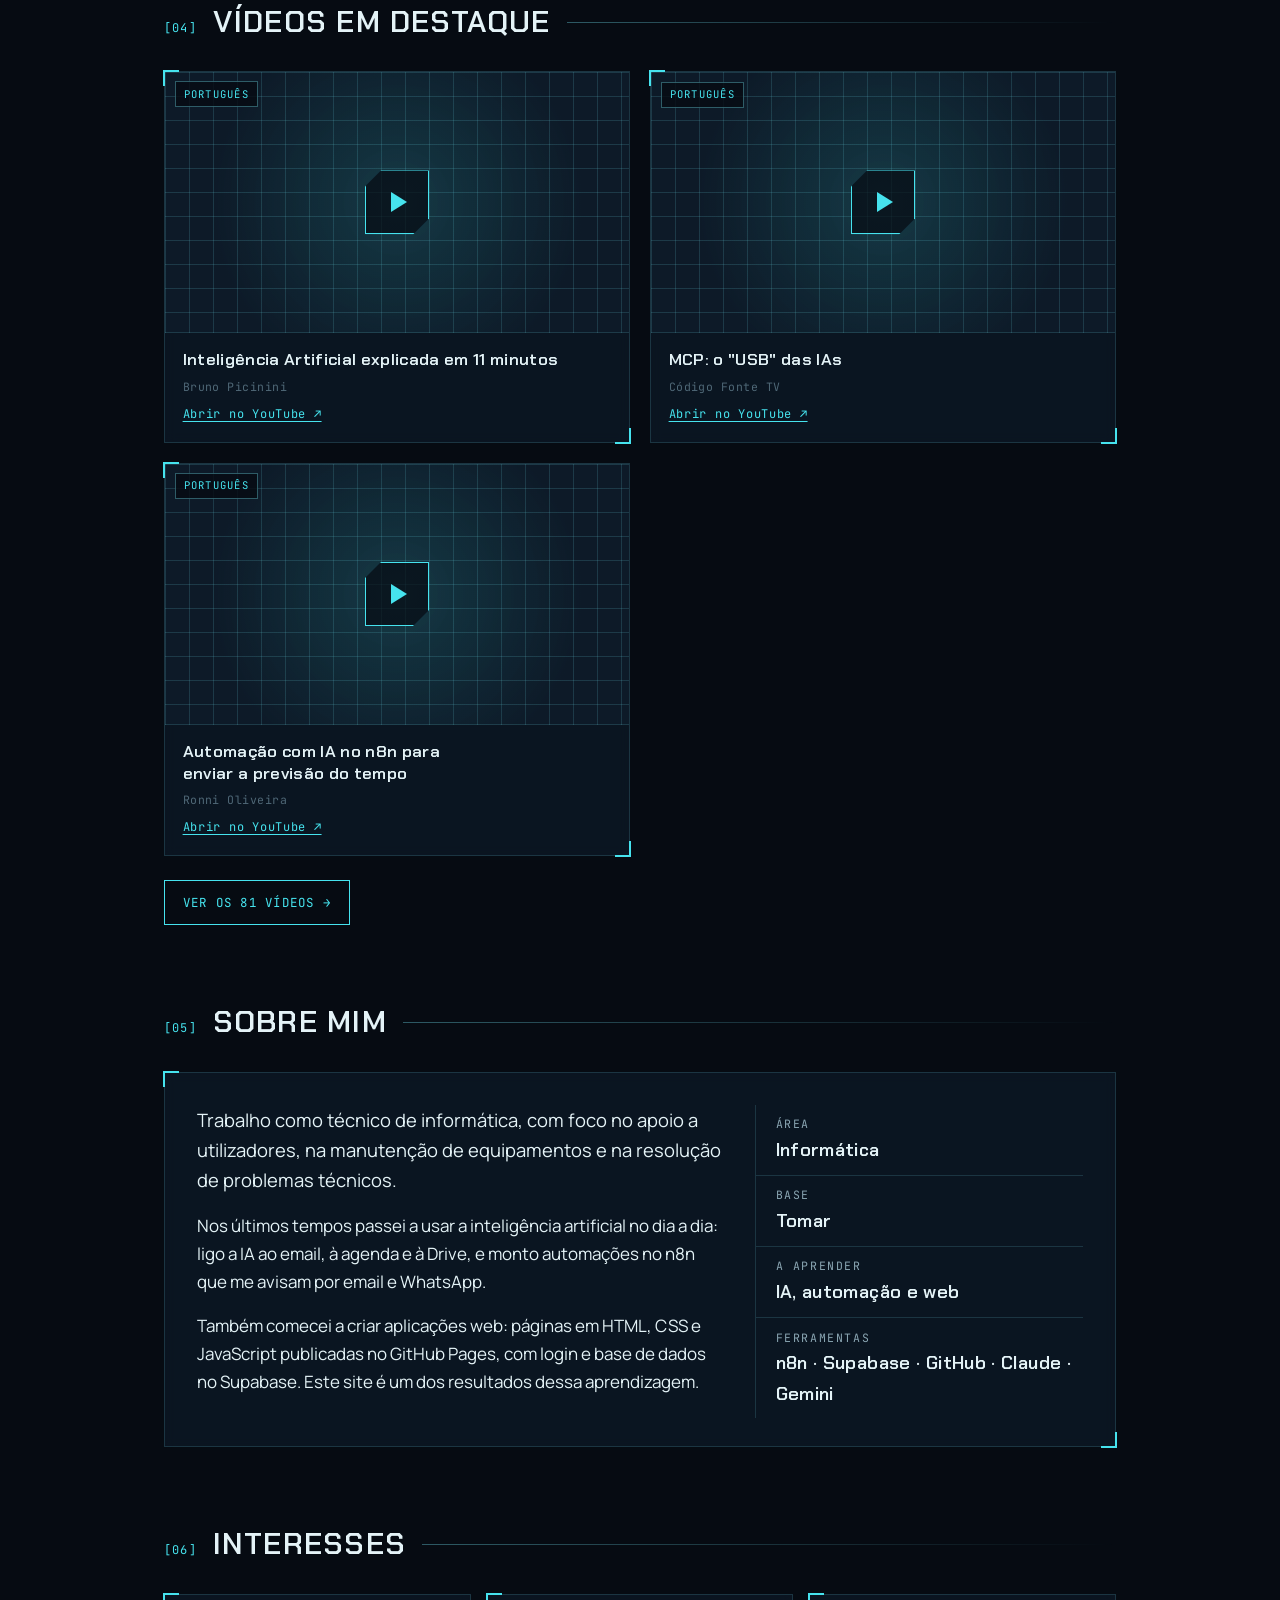
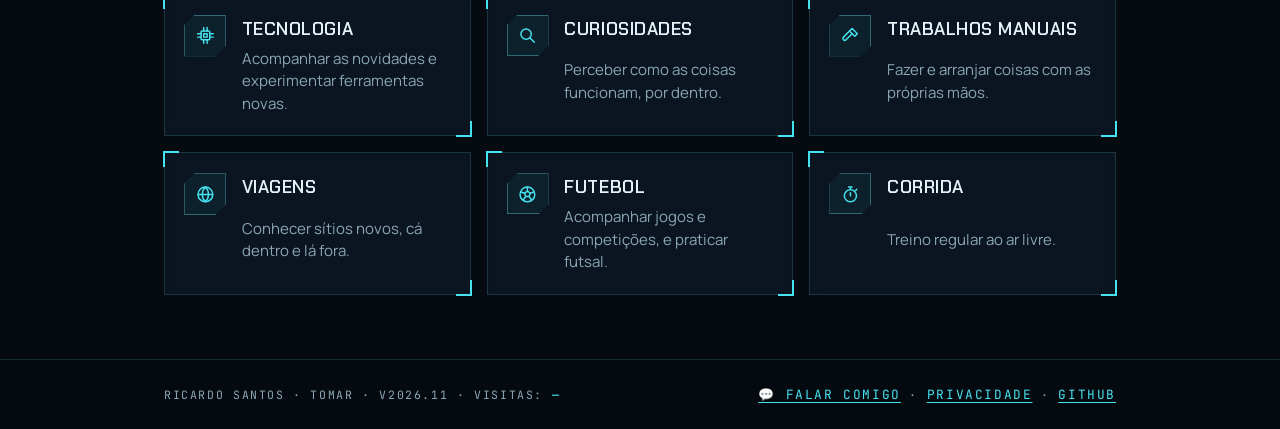
==== commit 84a1c66b: "Menu: link para a página Estação em todas as páginas Co-Authored-By: Claude Opus 5.5 <noreply@anthro" ====
--- a/index.html
+++ b/index.html
@@ -389,6 +389,7 @@
       <a href="aprender.html">Aprender IA</a>
       <a href="videos.html">Vídeos</a>
       <a href="ferramentas.html">Ferramentas</a>
+      <a href="estacao.html">Estação</a>
     </nav>
   </div>
 </header>
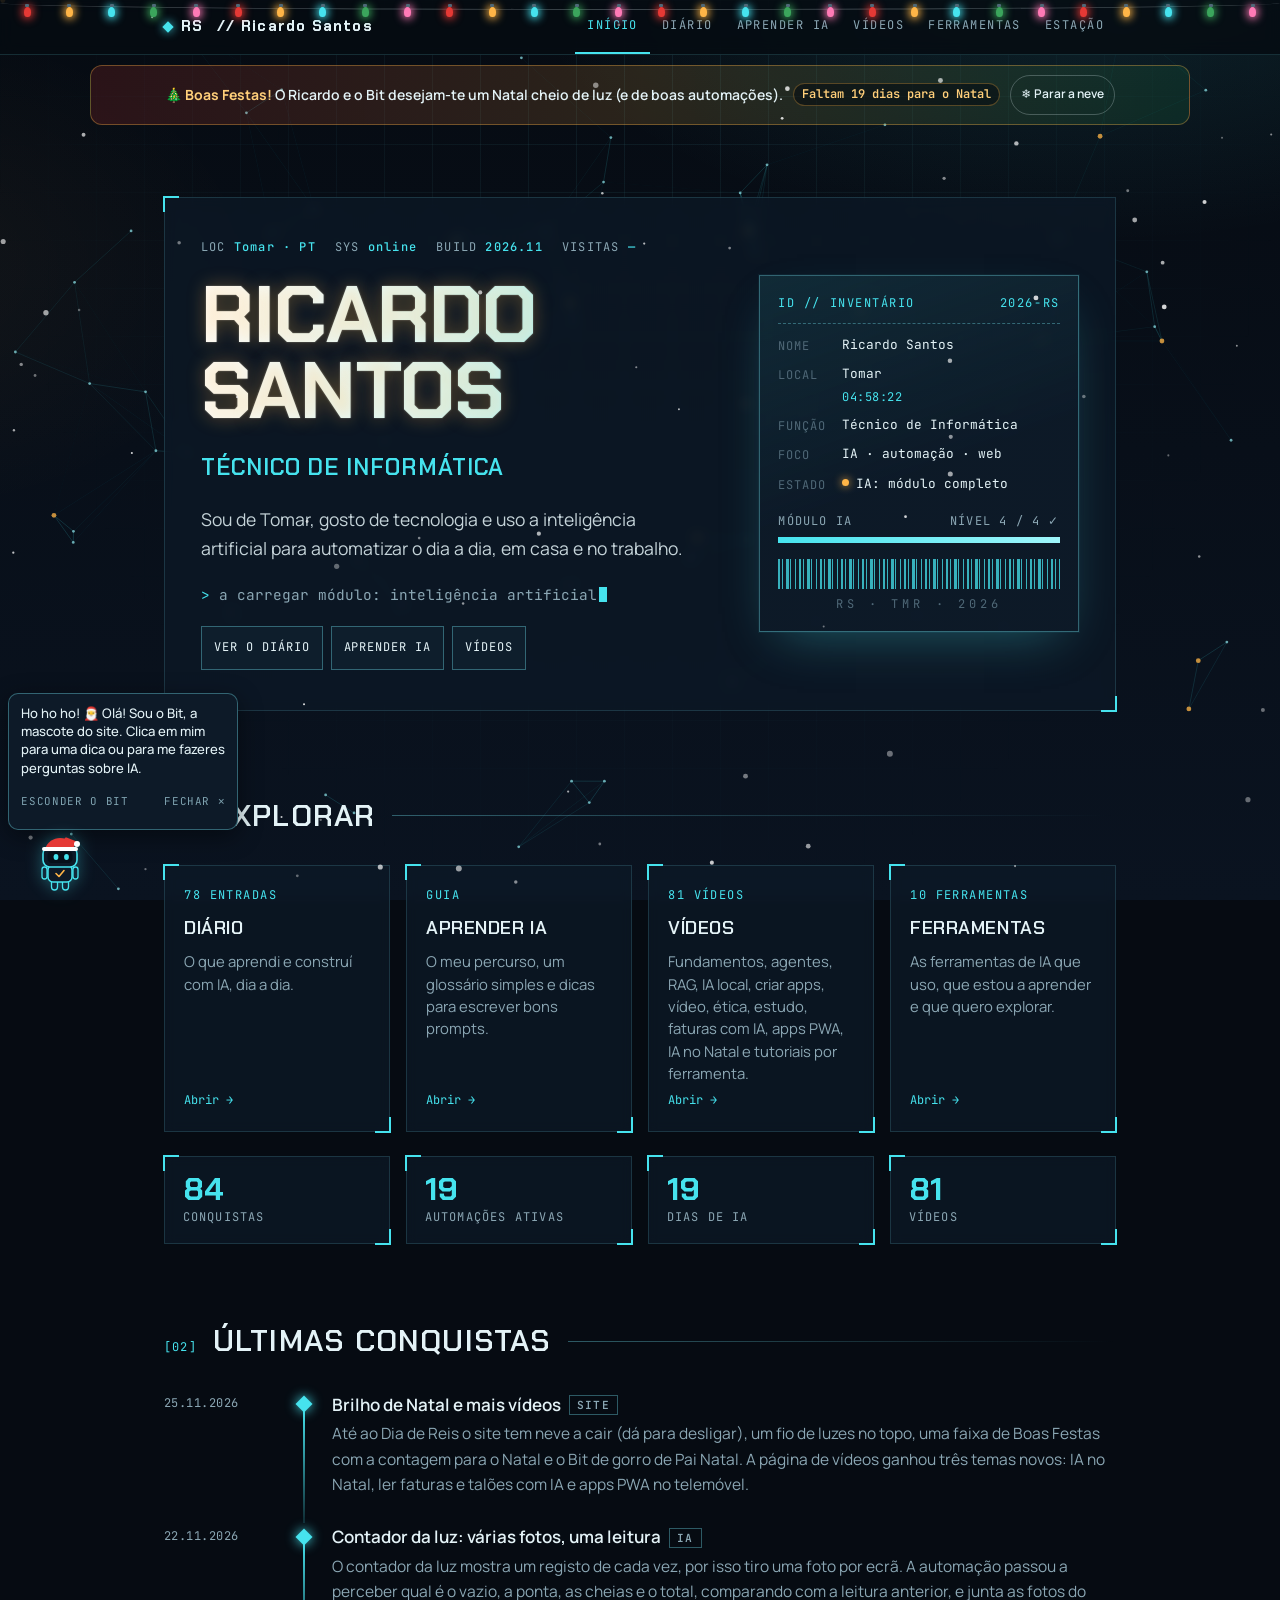
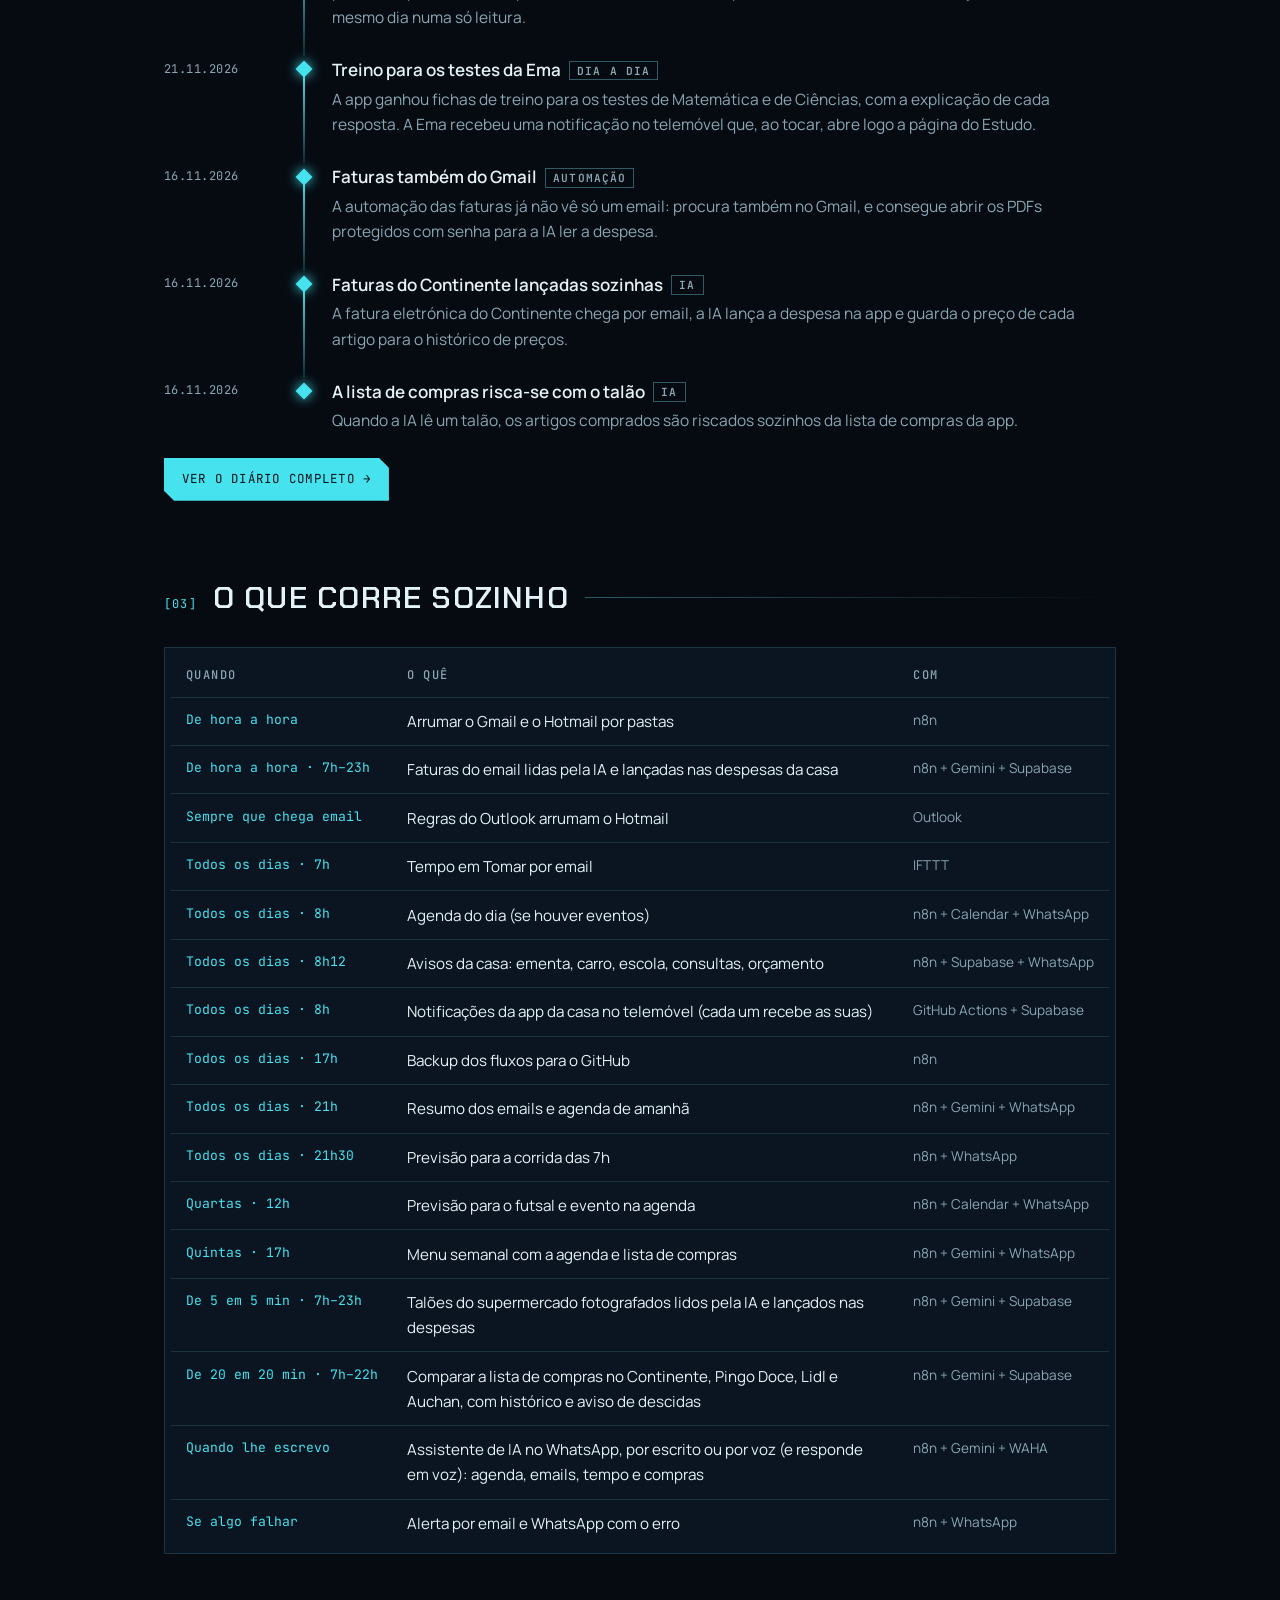
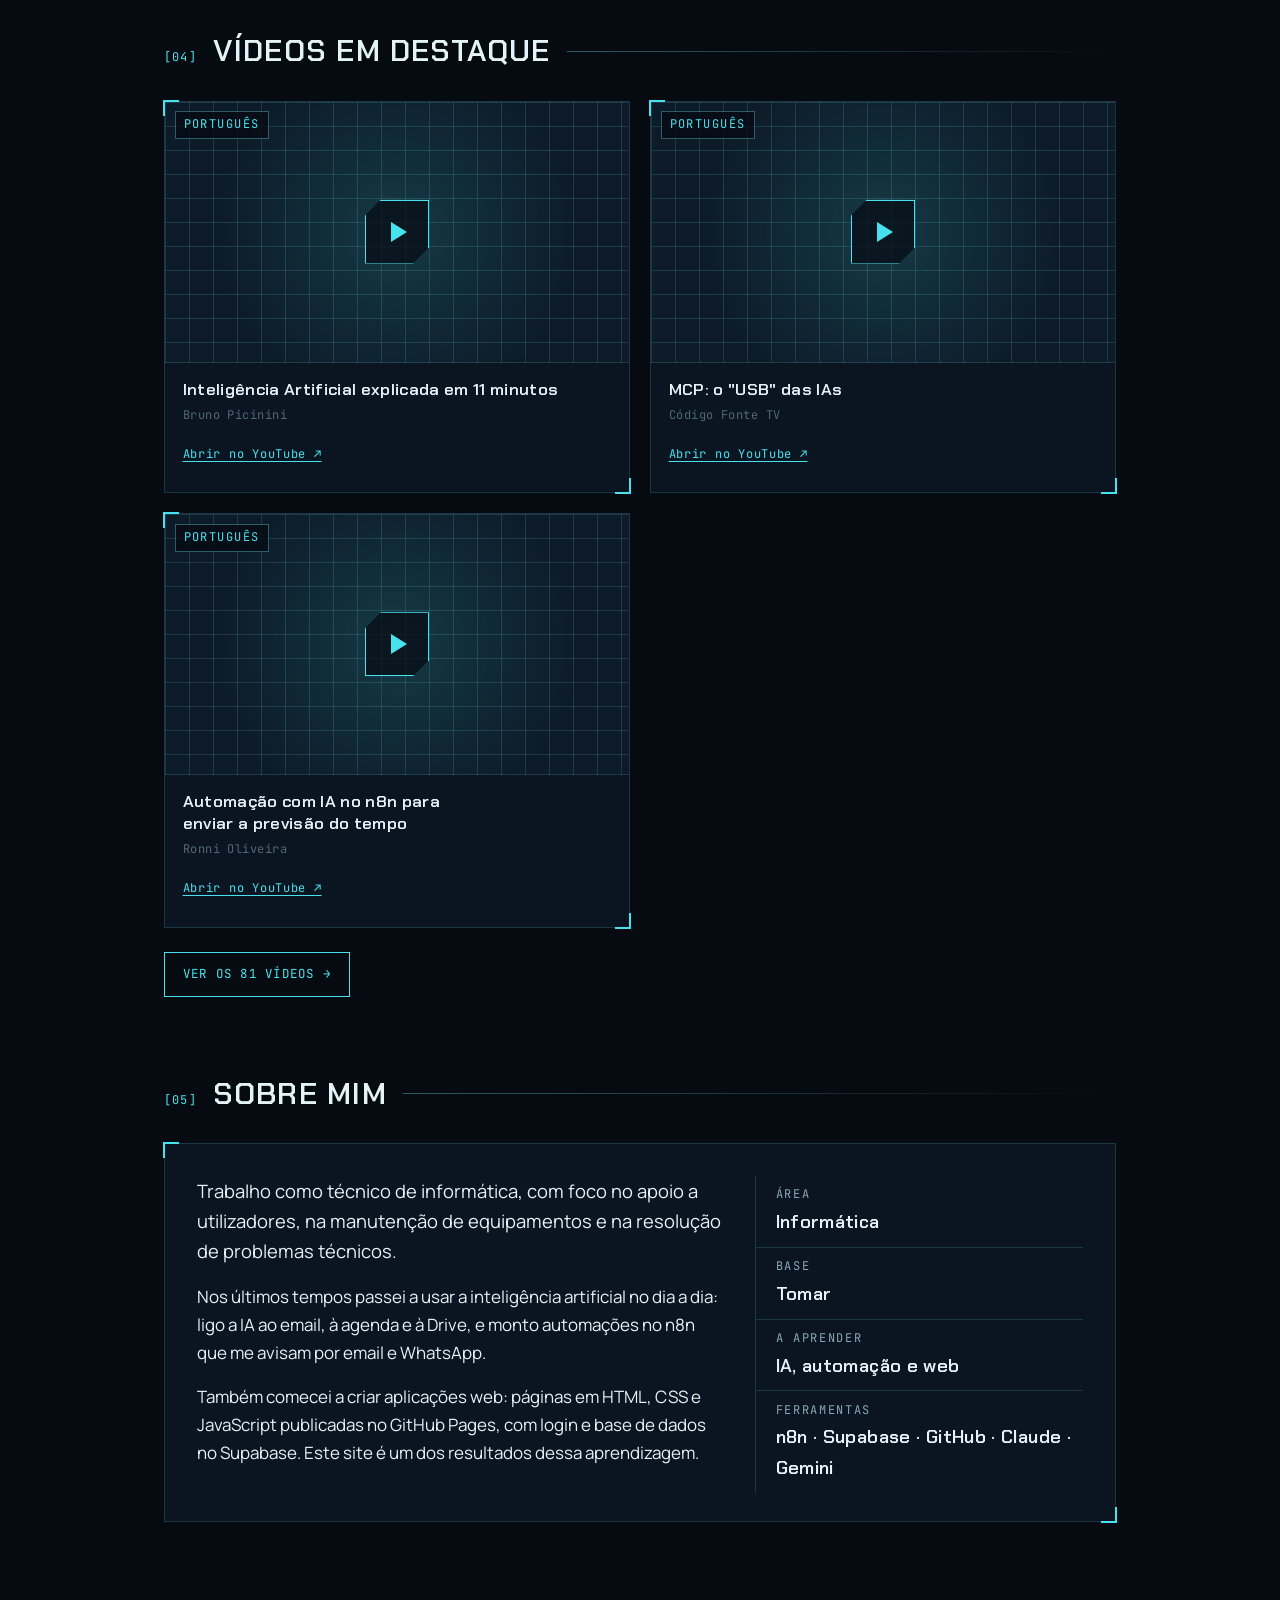
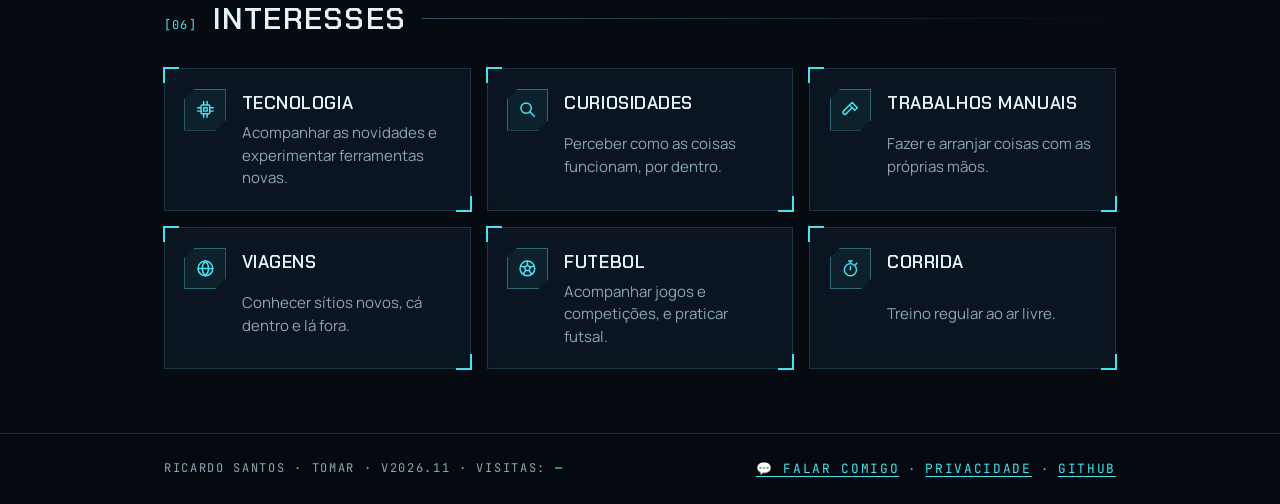
==== commit c325d6a7: "Melhorias: pré-visualização ao partilhar, menu no telemóvel, texto e botões maiores - og.png e etiqu" ====
--- a/index.html
+++ b/index.html
@@ -375,6 +375,19 @@
 .tool .links a.tut { color: var(--amber); }
 @media (max-width: 780px) { .page-hero { padding: 1.6rem 1.4rem; } }
 </style>
+<meta name="description" content="Técnico de informática em Tomar. Uso IA e automações no n8n para o dia a dia, em casa e no trabalho: diário, guias, vídeos e ferramentas.">
+<meta property="og:type" content="website">
+<meta property="og:locale" content="pt_PT">
+<meta property="og:site_name" content="Ricardo Santos">
+<meta property="og:title" content="Ricardo Santos">
+<meta property="og:description" content="Técnico de informática em Tomar. Uso IA e automações no n8n para o dia a dia, em casa e no trabalho: diário, guias, vídeos e ferramentas.">
+<meta property="og:url" content="https://ricardosantos1984.github.io/">
+<meta property="og:image" content="https://ricardosantos1984.github.io/og.png">
+<meta property="og:image:width" content="1200">
+<meta property="og:image:height" content="630">
+<meta property="og:image:alt" content="Ricardo Santos, técnico de informática em Tomar">
+<meta name="twitter:card" content="summary_large_image">
+<link rel="stylesheet" href="melhorias.css">
 </head>
 <body style="margin:0">
 
@@ -755,5 +768,6 @@
 <script src="chat.js" defer></script>
 <script src="mascote.js" defer></script>
 <script src="natal.js" defer></script>
+<script src="melhorias.js"></script>
 </body>
 </html>
--- a/melhorias.css
+++ b/melhorias.css
@@ -0,0 +1,37 @@
+/* Melhorias de leitura e toque, partilhadas por todas as páginas (nov 2026).
+   O prefixo "html body" garante que ganham aos estilos de cada página e aos que o mascote.js e o natal.js injetam. */
+
+/* 1. Texto pequeno: nada abaixo de 12px */
+html body .nav a,
+html body .chips a,
+html body .idcard dt,
+html body .idcard .head span,
+html body .meter .row,
+html body .serial,
+html body .loc-vivo,
+html body .loc-vivo *,
+html body .shortcut .k,
+html body .stat span,
+html body .auto th,
+html body .lang,
+html body .vmeta .who,
+html body .label,
+html body .steps .st,
+html body .pill,
+html body .bit-x { font-size: 0.75rem; }
+html body .tag { font-size: 0.7rem; }
+
+/* 2. Alvos de toque mais confortáveis no telemóvel */
+html body .brand { padding-block: 0.6rem; }
+html body .chips a { min-height: 44px; display: inline-flex; align-items: center; }
+html body .vmeta a { display: inline-flex; align-items: center; min-height: 40px; }
+html body .label a { display: inline-block; padding-block: 0.6rem; margin-block: -0.6rem; }
+html body .bit-x { min-height: 36px; padding: 0.4rem 0; }
+html body button.nf-neve { min-height: 40px; }
+
+/* 3. Menu no telemóvel: esbatido na margem quando há mais opções escondidas */
+html body .nav { scroll-behavior: smooth; -webkit-overflow-scrolling: touch; }
+html body .nav.mais-dir { -webkit-mask-image: linear-gradient(90deg, #000 78%, transparent); mask-image: linear-gradient(90deg, #000 78%, transparent); }
+html body .nav.mais-esq { -webkit-mask-image: linear-gradient(90deg, transparent, #000 22%); mask-image: linear-gradient(90deg, transparent, #000 22%); }
+html body .nav.mais-esq.mais-dir { -webkit-mask-image: linear-gradient(90deg, transparent, #000 18%, #000 82%, transparent); mask-image: linear-gradient(90deg, transparent, #000 18%, #000 82%, transparent); }
+@media (prefers-reduced-motion: reduce) { html body .nav { scroll-behavior: auto; } }
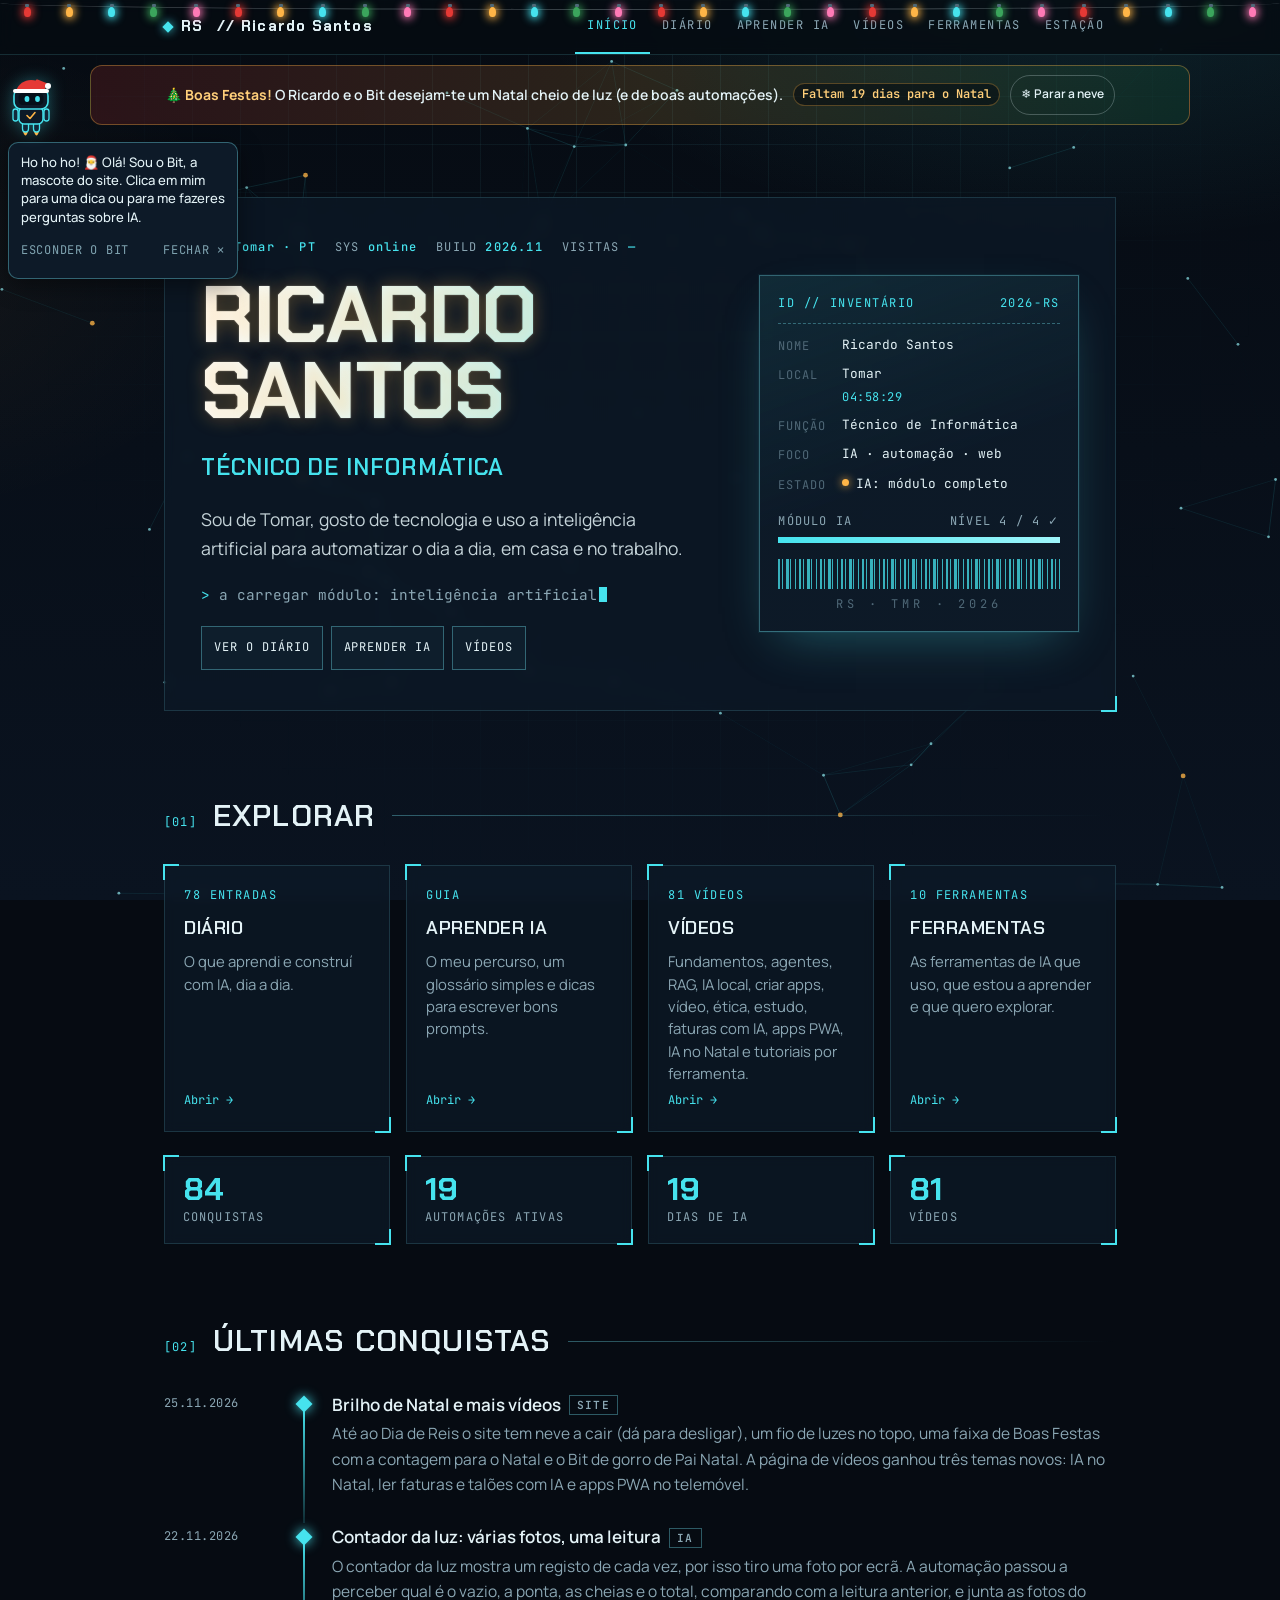
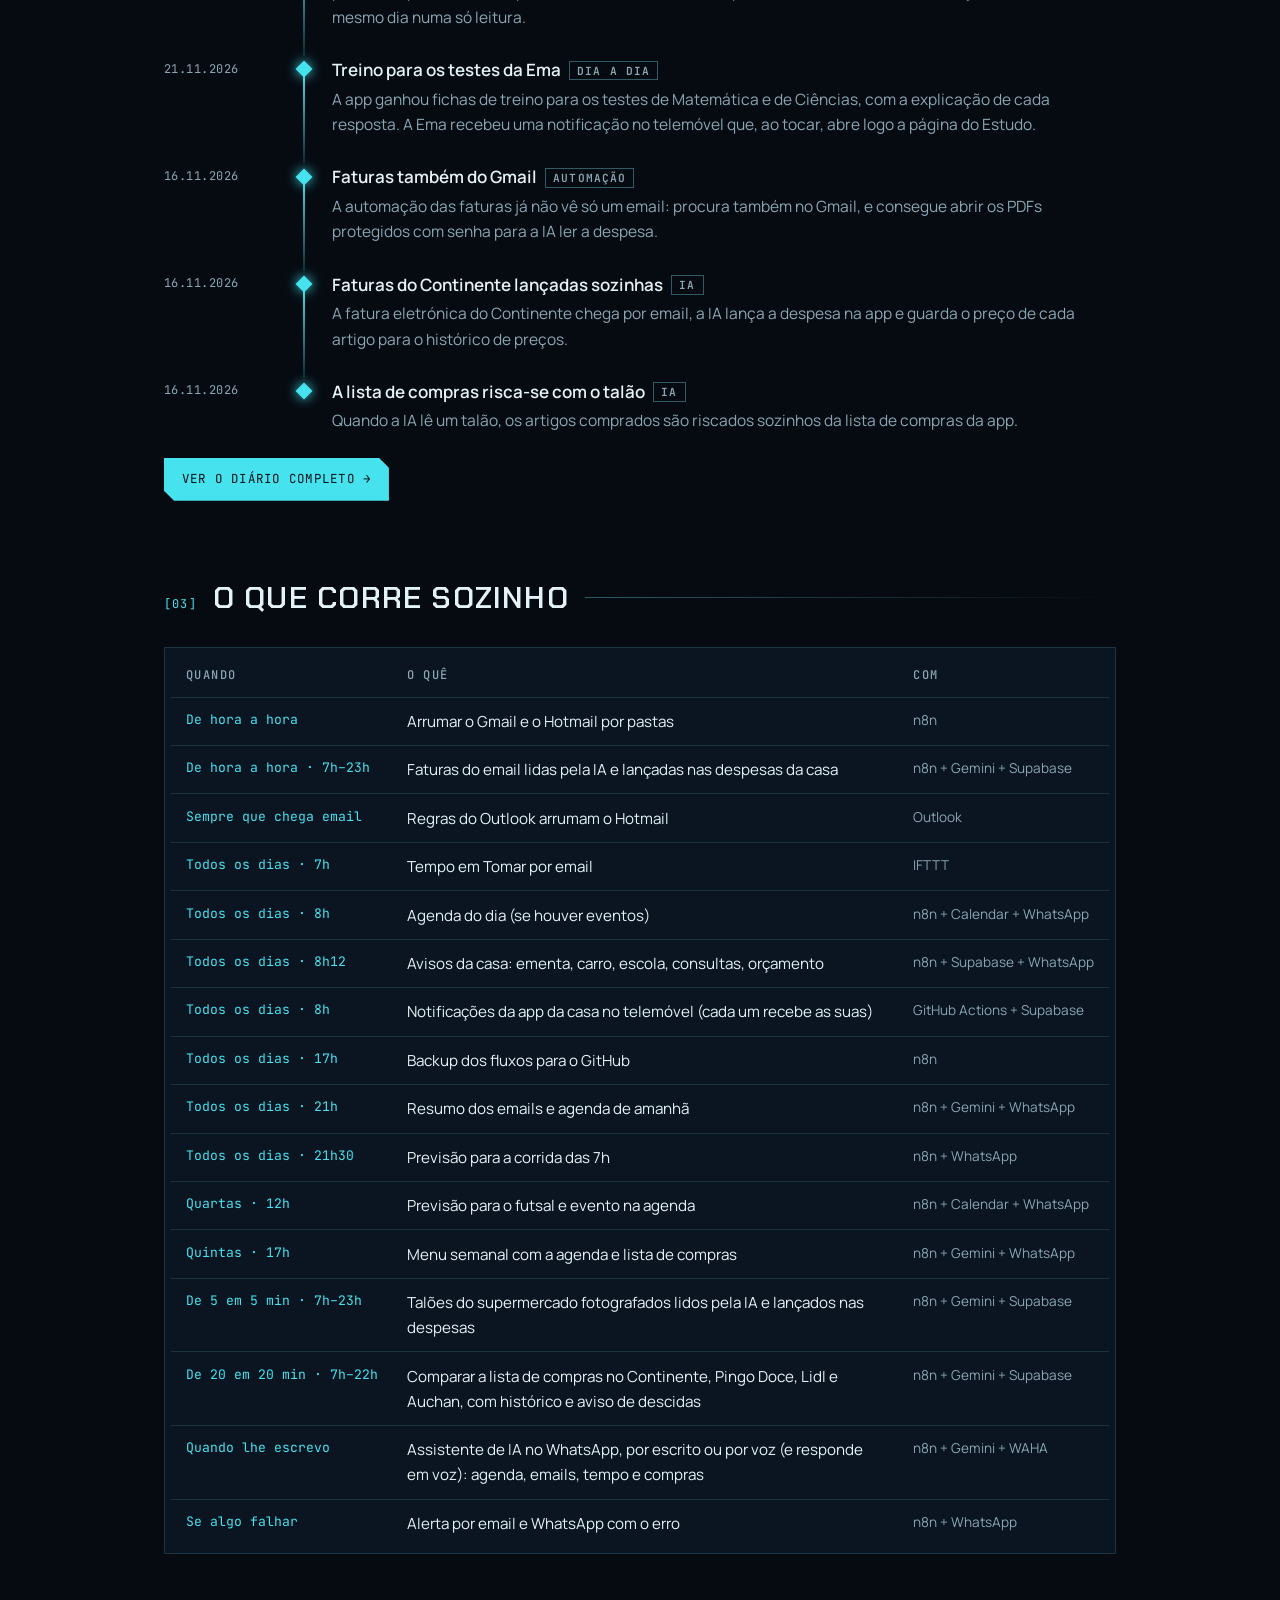
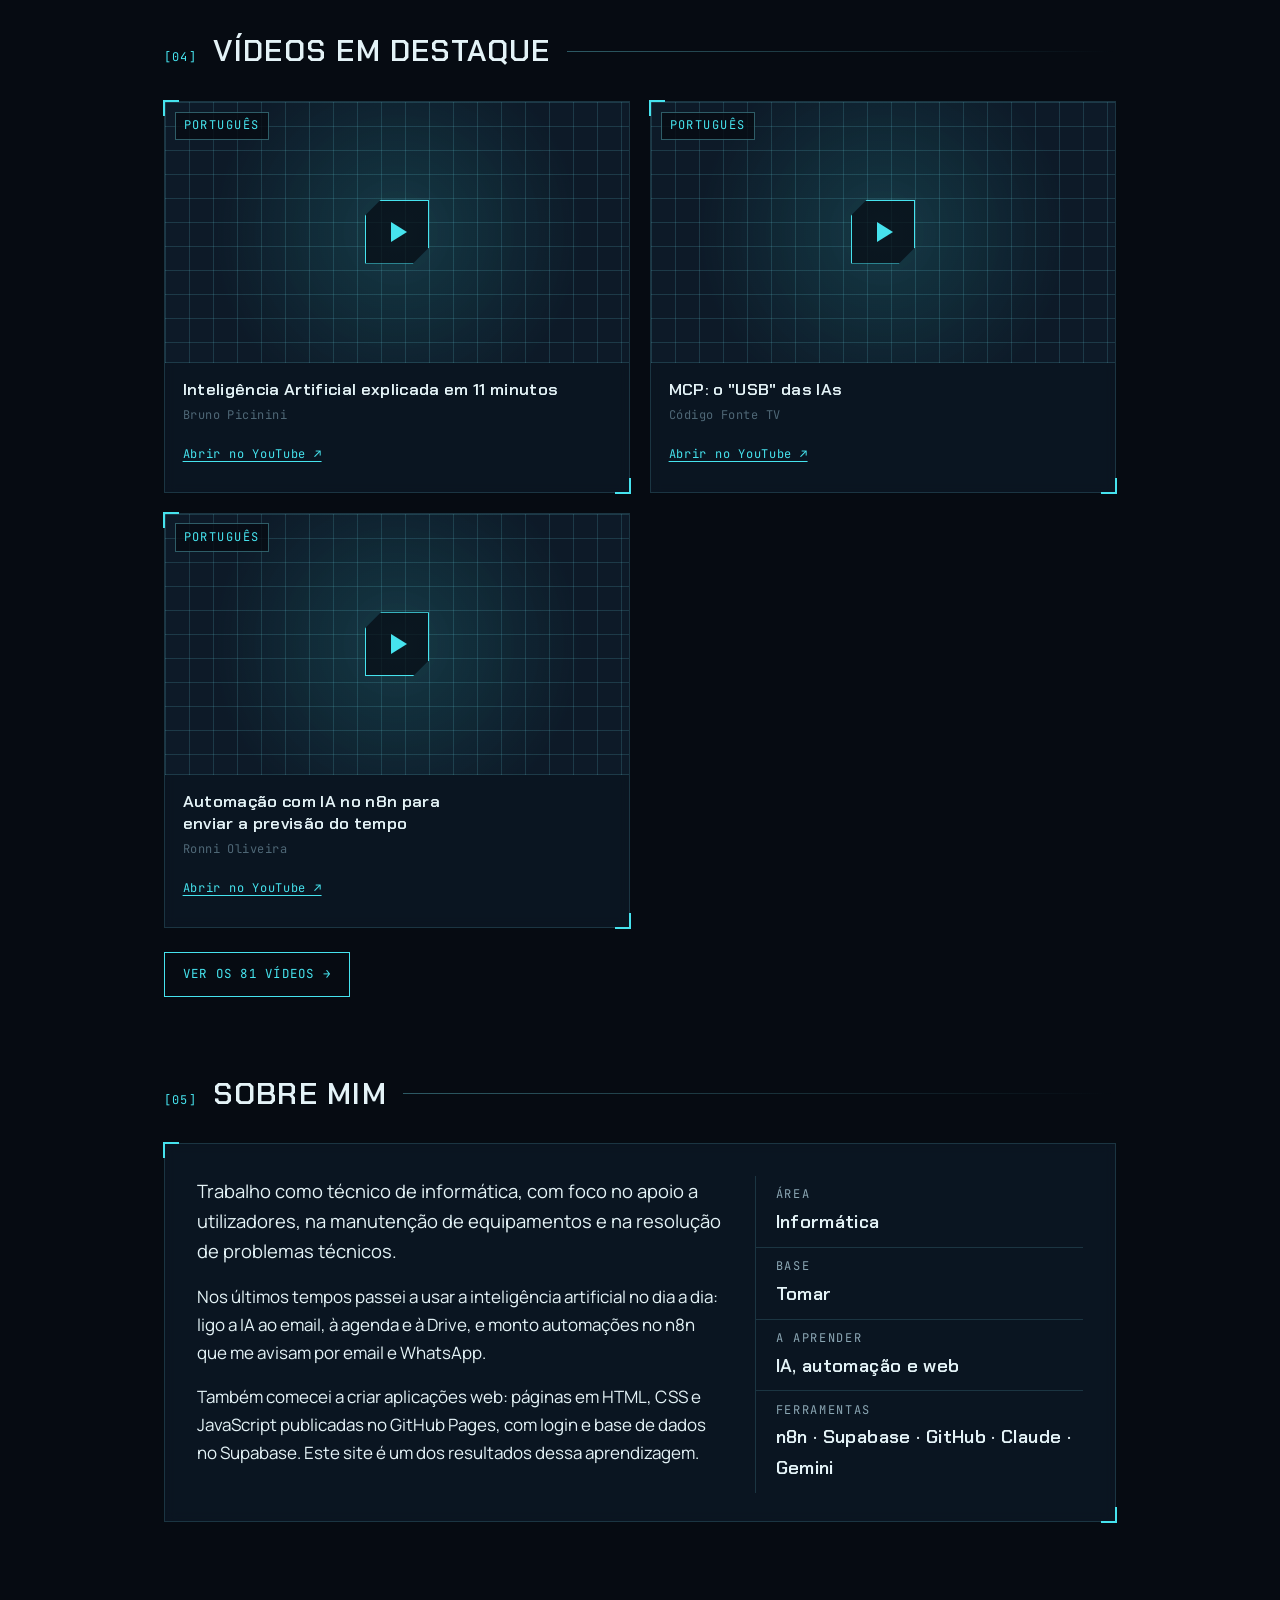
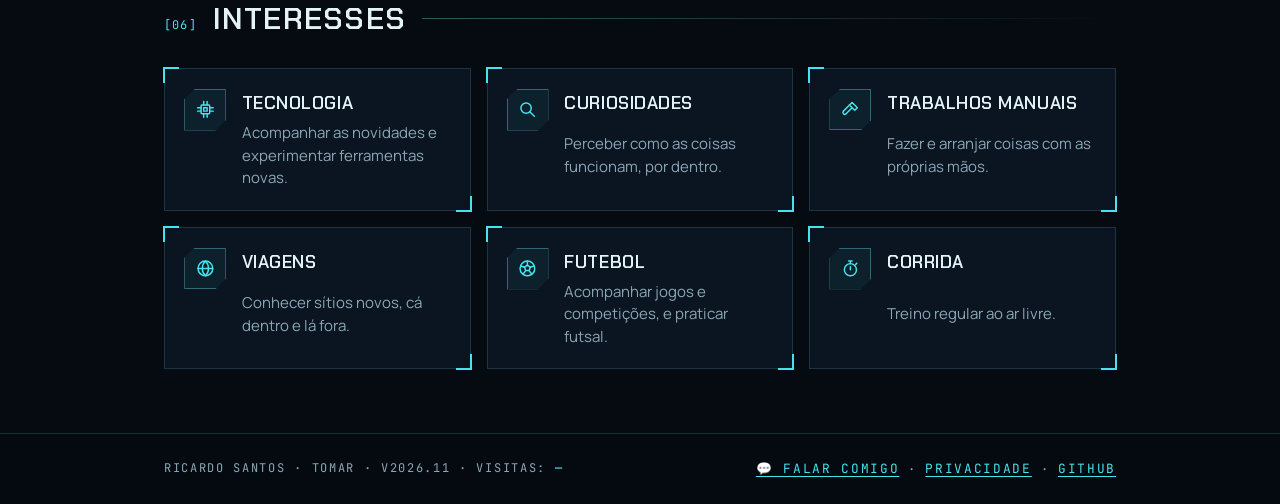
==== commit 7a0b23de: "Melhorias: versão nos links para não usar a cópia antiga em cache Co-Authored-By: Claude Opus 5.5 <n" ====
--- a/index.html
+++ b/index.html
@@ -387,7 +387,7 @@
 <meta property="og:image:height" content="630">
 <meta property="og:image:alt" content="Ricardo Santos, técnico de informática em Tomar">
 <meta name="twitter:card" content="summary_large_image">
-<link rel="stylesheet" href="melhorias.css">
+<link rel="stylesheet" href="melhorias.css?v=2">
 </head>
 <body style="margin:0">
 
@@ -768,6 +768,6 @@
 <script src="chat.js" defer></script>
 <script src="mascote.js" defer></script>
 <script src="natal.js" defer></script>
-<script src="melhorias.js"></script>
+<script src="melhorias.js?v=2"></script>
 </body>
 </html>
--- a/melhorias.css
+++ b/melhorias.css
@@ -18,7 +18,7 @@
 html body .label,
 html body .steps .st,
 html body .pill,
-html body .bit-x { font-size: 0.75rem; }
+html body .maker { font-size: 0.75rem; }
 html body .tag { font-size: 0.7rem; }
 
 /* 2. Alvos de toque mais confortáveis no telemóvel */
@@ -26,7 +26,7 @@
 html body .chips a { min-height: 44px; display: inline-flex; align-items: center; }
 html body .vmeta a { display: inline-flex; align-items: center; min-height: 40px; }
 html body .label a { display: inline-block; padding-block: 0.6rem; margin-block: -0.6rem; }
-html body .bit-x { min-height: 36px; padding: 0.4rem 0; }
+html body .bit-x { font-size: 0.75rem !important; min-height: 36px !important; padding: 0.4rem 0 !important; }
 html body button.nf-neve { min-height: 40px; }
 
 /* 3. Menu no telemóvel: esbatido na margem quando há mais opções escondidas */
